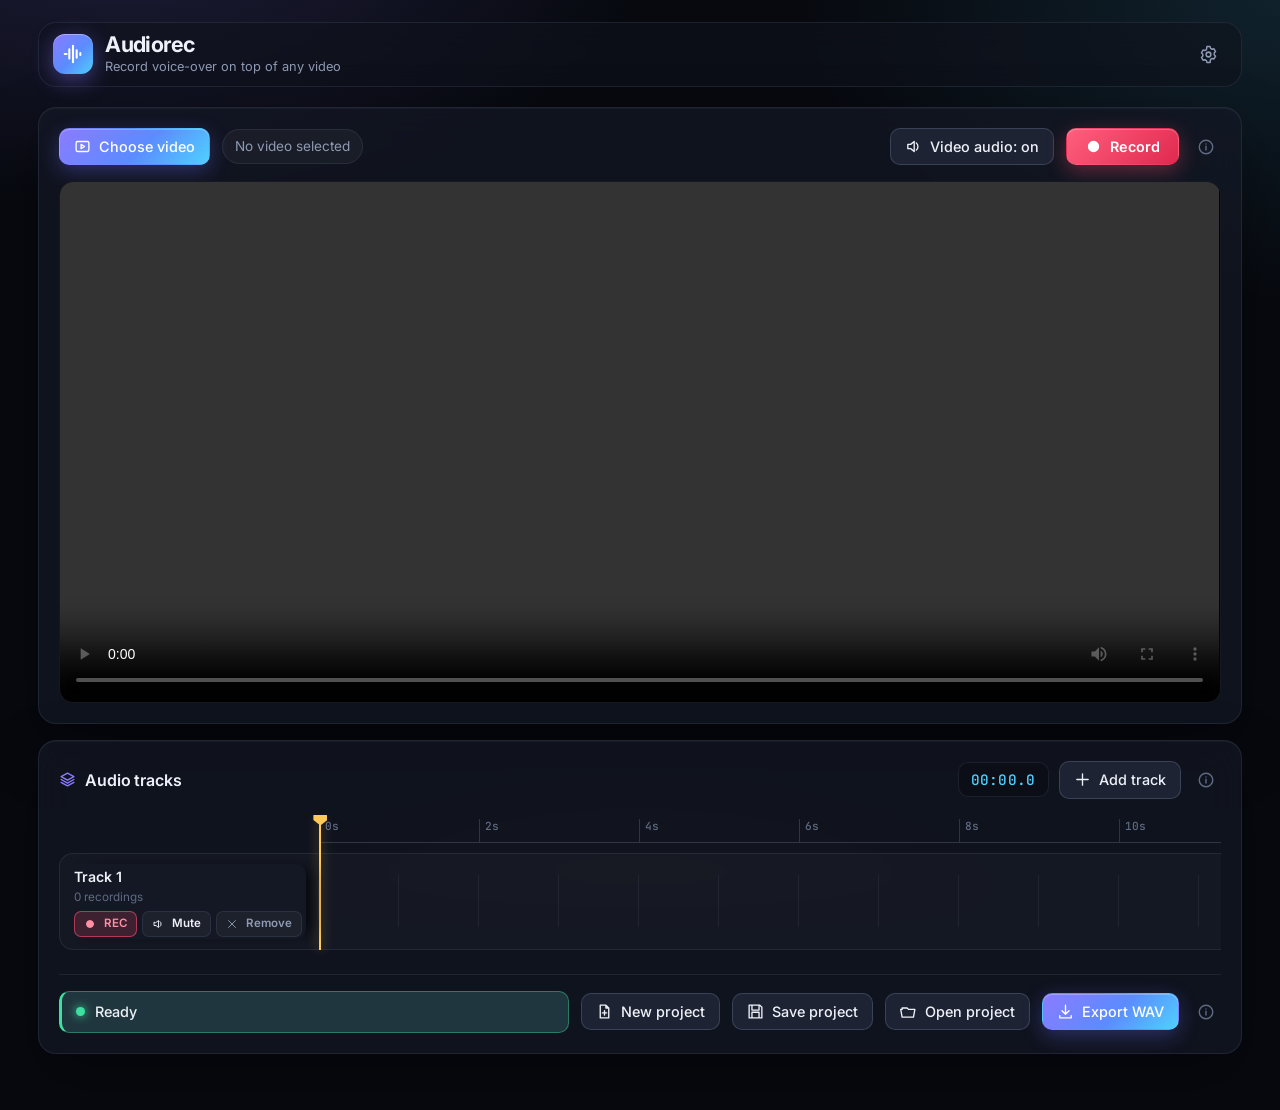
==== index.html @ b248ca80 "Initial Audiorec application" ====
<!doctype html>
<html lang="en">
<head>
  <meta charset="utf-8">
  <meta name="viewport" content="width=device-width, initial-scale=1">
  <title>Audiorec</title>
  <link rel="preconnect" href="https://fonts.googleapis.com">
  <link rel="preconnect" href="https://fonts.gstatic.com" crossorigin>
  <link rel="stylesheet" href="https://fonts.googleapis.com/css2?family=Inter:wght@400;500;600;700&family=JetBrains+Mono:wght@500&display=swap">
  <link rel="stylesheet" href="style.css">
</head>
<body>
  <svg class="icon-library" xmlns="http://www.w3.org/2000/svg" aria-hidden="true"><symbol id="i-info" viewBox="0 0 24 24"><circle cx="12" cy="12" r="9"/><path d="M12 11v5m0-8h.01"/></symbol><symbol id="i-settings" viewBox="0 0 24 24"><path d="M10 2h4l.6 2.3 2 1.1 2.3-.6 2 3.5-1.7 1.7v2.4l1.7 1.7-2 3.5-2.3-.6-2 1.1L14 22h-4l-.6-2.3-2-1.1-2.3.6-2-3.5 1.7-1.7v-2.4L3.1 9.9l2-3.5 2.3.6 2-1.1z"/><circle cx="12" cy="12" r="3"/></symbol><symbol id="i-video" viewBox="0 0 24 24"><rect x="3" y="5" width="18" height="14" rx="2"/><path d="m10 9 5 3-5 3z"/></symbol><symbol id="i-volume" viewBox="0 0 24 24"><path d="M4 9v6h4l5 4V5L8 9zm12-2c3 2 3 8 0 10"/></symbol><symbol id="i-mute" viewBox="0 0 24 24"><path d="M4 9v6h4l5 4V5L8 9zm12 0 5 6m0-6-5 6"/></symbol><symbol id="i-record" viewBox="0 0 24 24"><circle cx="12" cy="12" r="7"/></symbol><symbol id="i-stop" viewBox="0 0 24 24"><rect x="5" y="5" width="14" height="14" rx="2"/></symbol><symbol id="i-plus" viewBox="0 0 24 24"><path d="M12 4v16M4 12h16"/></symbol><symbol id="i-save" viewBox="0 0 24 24"><path d="M4 3h14l3 3v15H3V3zm3 0v7h10V3M7 21v-8h10v8"/></symbol><symbol id="i-open" viewBox="0 0 24 24"><path d="M3 7h7l2 2h9l-2 11H3L1 9h2z"/></symbol><symbol id="i-download" viewBox="0 0 24 24"><path d="M12 3v13m-5-5 5 5 5-5M4 18v3h16v-3"/></symbol><symbol id="i-close" viewBox="0 0 24 24"><path d="M5 5 19 19M19 5 5 19"/></symbol><symbol id="i-file-plus" viewBox="0 0 24 24"><path d="M14 3H6v18h12V7zm0 0v4h4M12 11v6m-3-3h6"/></symbol><symbol id="i-wave" viewBox="0 0 24 24"><path d="M3 12h2m3-5v10m4-14v18m4-13v8m4-5v2"/></symbol><symbol id="i-layers" viewBox="0 0 24 24"><path d="m12 3 9 5-9 5-9-5zm-9 9 9 5 9-5M3 16l9 5 9-5"/></symbol></svg>
  <main class="app">
    <header class="topbar">
      <div class="brand"><span class="logo" aria-hidden="true"><svg class="icon"><use href="#i-wave"/></svg></span><div><h1>Audiorec</h1><p class="tagline">Record voice-over on top of any video</p></div></div>
      <div class="header-actions"><button id="open-settings" class="icon-button ghost" type="button" aria-label="Open device settings" aria-haspopup="dialog" aria-controls="device-dialog" title="Device settings (no shortcut)"><svg class="icon"><use href="#i-settings"/></svg></button></div>
    </header>
    <section class="panel video-panel" aria-label="Video">
      <div class="toolbar">
        <label class="button primary" for="video-file" title="Choose video (no shortcut)"><svg class="icon"><use href="#i-video"/></svg>Choose video</label><input id="video-file" type="file" accept="video/*" hidden>
        <span id="video-name" class="file-name">No video selected</span>
        <span class="toolbar-spacer"></span>
        <button id="video-mute" type="button" aria-pressed="false" title="Mute video audio (no shortcut)"><svg class="icon"><use href="#i-volume"/></svg>Video audio: on</button>
        <button id="record" class="record" type="button" title="Record (*)"><svg class="icon"><use href="#i-record"/></svg>Record</button>
        <button class="info-button" type="button" popovertarget="tip-recording" aria-label="How recording works" title="How recording works"><svg class="icon"><use href="#i-info"/></svg></button>
      </div>
      <div id="tip-recording" class="tip" popover><h3>Recording</h3><p>Choose a video, enable <strong>REC</strong> on the tracks you want, then press <strong>Record</strong> and speak while it plays.</p><p><kbd>Space</kbd> play / pause · <kbd>*</kbd> start / stop recording</p><p><strong>Video audio</strong> only affects what you hear; it is never exported.</p></div>
      <div class="video-frame"><video id="video" controls playsinline></video><span id="rec-badge" class="rec-badge" aria-hidden="true">REC</span></div>
    </section>
    <section class="panel" aria-label="Audio tracks">
      <div class="section-heading"><h2><svg class="icon"><use href="#i-layers"/></svg>Audio tracks</h2><div class="heading-actions"><span id="time-display" class="time-display" aria-label="Playback position">00:00.0</span><button id="add-track" type="button" title="Add track (no shortcut)"><svg class="icon"><use href="#i-plus"/></svg>Add track</button><button class="info-button" type="button" popovertarget="tip-tracks" aria-label="How to edit tracks" title="How to edit tracks"><svg class="icon"><use href="#i-info"/></svg></button></div></div>
      <div id="tip-tracks" class="tip" popover><h3>Editing tracks</h3><p><strong>Drag</strong> a clip to move it; drag its <strong>edges</strong> to trim start and end.</p><p><strong>Double-click</strong> a track or clip name to rename it.</p><p><strong>Click or drag on the ruler</strong> to move through the video. Scale: 80 px = 1 second.</p><p><strong>Mute</strong> silences a track in playback and leaves it out of the WAV.</p></div>
      <div id="timeline-scroll" class="timeline-scroll"><div id="timeline" class="timeline"><div id="ruler" class="ruler" title="Move video playhead (click or drag)" aria-label="Video position"></div><div id="tracks" class="tracks"></div><div id="playhead" class="playhead" aria-hidden="true"></div></div></div>
      <div class="transport"><span id="status" role="status" aria-live="polite">Ready</span><button id="new-project" type="button" title="New project (no shortcut)"><svg class="icon"><use href="#i-file-plus"/></svg>New project</button><button id="save-project" type="button" title="Save project (no shortcut)"><svg class="icon"><use href="#i-save"/></svg>Save project</button><button id="open-project-button" type="button" title="Open project (no shortcut)"><svg class="icon"><use href="#i-open"/></svg>Open project</button><input id="open-project" type="file" accept=".audiorec" hidden><button id="export" class="accent" type="button" title="Export WAV (no shortcut)"><svg class="icon"><use href="#i-download"/></svg>Export WAV</button><button class="info-button" type="button" popovertarget="tip-files" aria-label="About saving and exporting" title="About saving and exporting"><svg class="icon"><use href="#i-info"/></svg></button></div>
      <div id="tip-files" class="tip" popover><h3>Saving &amp; exporting</h3><p>The project <strong>autosaves</strong> in this browser.</p><p><strong>New project</strong> clears the video and all recordings — save a copy first if you want to keep them.</p><p><strong>Save project</strong> writes a <code>.audiorec</code> file (video + recordings). The first time it asks where to save; after that — or after <strong>Open project</strong> — it overwrites the same file.</p><p><strong>Export WAV</strong> mixes the recorded, unmuted tracks only — not the original video audio.</p></div>
    </section>
  </main>
  <dialog id="device-dialog" aria-labelledby="device-title">
    <div class="dialog-heading"><h2 id="device-title">Devices</h2><form method="dialog"><button type="submit" class="icon-button ghost" aria-label="Close settings" title="Close settings (Esc)"><svg class="icon"><use href="#i-close"/></svg></button></form></div>
    <div class="devices"><label>Microphone<select id="input-device"><option value="">Default</option></select><span class="field-hint">Needs the page on localhost or HTTPS.</span></label><label>Output<select id="output-device"><option value="">Default</option></select><span class="field-hint">Output selection depends on the browser.</span></label></div>
    <div class="mic-monitor"><button id="test-mic" type="button" aria-pressed="false" title="Test microphone (no shortcut)"><svg class="icon"><use href="#i-record"/></svg>Test microphone</button><div class="meter-group"><label for="mic-level">Microphone level</label><progress id="mic-level" max="100" value="0">0%</progress></div><span id="mic-state" class="hint">Inactive</span></div>
  </dialog>
  <script src="app.js"></script>
</body>
</html>
---- style.css ----
*{box-sizing:border-box}
:root{color-scheme:dark;
  --bg:#07090f;--surface:rgba(20,24,36,.72);--surface-solid:#141824;--raised:#1d2333;--raised-hover:#272f44;
  --line:rgba(148,163,200,.12);--line-strong:rgba(148,163,200,.24);
  --text:#eef1f8;--subtle:#8f9ab3;--muted:#5f6a83;
  --accent:#8b7bff;--accent-2:#4fd1ff;--accent-grad:linear-gradient(135deg,#8b7bff 0%,#5b8cff 55%,#4fd1ff 100%);
  --rec:#ff4d6d;--rec-grad:linear-gradient(135deg,#ff5f7e,#e0294f);
  --ok:#3ee0a1;--warn:#ffc857;
  --radius:18px;--radius-sm:10px;
  --font:"Inter",system-ui,-apple-system,"Segoe UI",sans-serif;--mono:"JetBrains Mono",ui-monospace,Consolas,monospace}
body{margin:0;min-height:100vh;background:var(--bg);color:var(--text);font:14.5px/1.5 var(--font);-webkit-font-smoothing:antialiased;
  background-image:radial-gradient(900px 500px at 10% -10%,rgba(139,123,255,.18),transparent 60%),radial-gradient(800px 500px at 100% 0%,rgba(79,209,255,.12),transparent 60%),radial-gradient(700px 400px at 50% 110%,rgba(255,77,109,.07),transparent 60%);background-attachment:fixed}
.app{width:100%;margin:0;padding:22px clamp(16px,3vw,44px) 56px}
header,.toolbar,.section-heading,.transport,.track{display:flex;align-items:center;gap:12px;flex-wrap:wrap}
.section-heading,.topbar{justify-content:space-between}
h1{font-size:1.35rem;font-weight:700;letter-spacing:-.03em;margin:0;line-height:1.1}
h2{font-size:1rem;font-weight:600;letter-spacing:-.01em;margin:0;display:flex;align-items:center;gap:9px}
h2 .icon{color:var(--accent)}
p{margin:0;color:var(--subtle)}
.hint,#status,.file-name{color:var(--subtle);font-size:.85rem}
strong{color:var(--text);font-weight:600}
kbd{font:500 .78rem var(--mono);padding:2px 7px;border-radius:6px;background:var(--raised);border:1px solid var(--line-strong);border-bottom-width:2px;color:var(--text)}

/* Icons */
.icon-library{position:absolute;width:0;height:0;overflow:hidden}
.icon{width:17px;height:17px;flex:none;fill:none;stroke:currentColor;stroke-width:1.9;stroke-linecap:round;stroke-linejoin:round;vertical-align:middle}

/* Top bar */
.topbar{margin-bottom:20px;padding:10px 12px 10px 14px;border:1px solid var(--line);border-radius:var(--radius);background:rgba(16,19,29,.6);backdrop-filter:blur(14px)}
.brand{display:flex;align-items:center;gap:12px}
.logo{display:grid;place-items:center;width:40px;height:40px;border-radius:12px;background:var(--accent-grad);box-shadow:0 6px 22px rgba(124,111,255,.45),inset 0 1px 0 rgba(255,255,255,.35);color:#fff}
.logo .icon{width:22px;height:22px;stroke-width:2.3}
.tagline{font-size:.8rem;color:var(--subtle)}
.header-actions{display:flex;gap:6px}

/* Buttons */
button,.button,select{font:500 .9rem/1.2 var(--font);color:var(--text);background:var(--raised);border:1px solid var(--line-strong);border-radius:var(--radius-sm);padding:9px 14px;cursor:pointer;transition:background .18s,border-color .18s,transform .12s,box-shadow .18s,opacity .18s}
button,.button{display:inline-flex;align-items:center;justify-content:center;gap:8px;text-decoration:none;white-space:nowrap;user-select:none}
button:hover,.button:hover{background:var(--raised-hover);border-color:rgba(148,163,200,.38)}
button:active,.button:active{transform:translateY(1px) scale(.98)}
button:focus-visible,.button:focus-visible,select:focus-visible,input:focus-visible{outline:2px solid var(--accent);outline-offset:2px}
button:disabled,select:disabled{opacity:.45;cursor:not-allowed;transform:none}
.icon-button{width:40px;height:40px;padding:0;border-radius:12px}.icon-button .icon{width:19px;height:19px}
.ghost{background:transparent;border-color:transparent;color:var(--subtle)}.ghost:hover{background:var(--raised);color:var(--text);border-color:var(--line)}
.primary,.accent{background:var(--accent-grad);border-color:transparent;color:#fff;box-shadow:0 6px 20px rgba(110,110,255,.32),inset 0 1px 0 rgba(255,255,255,.25)}
.primary:hover,.accent:hover{background:var(--accent-grad);border-color:transparent;filter:brightness(1.1);box-shadow:0 8px 26px rgba(110,110,255,.45),inset 0 1px 0 rgba(255,255,255,.25)}
.record{background:var(--rec-grad);border-color:transparent;color:#fff;font-weight:600;padding:9px 18px;box-shadow:0 6px 20px rgba(255,77,109,.35),inset 0 1px 0 rgba(255,255,255,.25)}
.record:hover{background:var(--rec-grad);border-color:transparent;filter:brightness(1.1)}
.record .icon{fill:currentColor}
.record.active{animation:rec-pulse 1.4s ease-in-out infinite}
@keyframes rec-pulse{0%,100%{box-shadow:0 0 0 0 rgba(255,77,109,.55),0 6px 20px rgba(255,77,109,.35)}50%{box-shadow:0 0 0 8px rgba(255,77,109,0),0 6px 20px rgba(255,77,109,.35)}}
#video-mute[aria-pressed=true]{color:var(--warn);border-color:rgba(255,200,87,.35)}

/* Panels */
.panel{background:var(--surface);border:1px solid var(--line);border-radius:var(--radius);padding:20px;margin-top:16px;backdrop-filter:blur(18px);box-shadow:0 1px 0 rgba(255,255,255,.04) inset,0 24px 60px rgba(0,0,0,.35)}
.toolbar{margin-bottom:16px}.toolbar-spacer{flex:1}
.file-name{overflow:hidden;text-overflow:ellipsis;white-space:nowrap;min-width:0;max-width:40ch;padding:6px 12px;border-radius:999px;background:rgba(255,255,255,.04);border:1px solid var(--line)}
.video-frame{position:relative;border-radius:14px;overflow:hidden;background:#030409;border:1px solid var(--line)}
video{width:100%;max-height:520px;display:block;background:#030409;aspect-ratio:16/9;object-fit:contain}
.rec-badge{position:absolute;top:14px;left:14px;display:none;align-items:center;gap:7px;padding:5px 11px 5px 9px;border-radius:999px;background:rgba(10,10,16,.7);backdrop-filter:blur(8px);font:600 .75rem var(--mono);letter-spacing:.08em;color:#fff;border:1px solid rgba(255,77,109,.5);pointer-events:none}
.rec-badge::before{content:"";width:9px;height:9px;border-radius:50%;background:var(--rec);box-shadow:0 0 10px var(--rec);animation:blink 1s steps(2,start) infinite}
body.is-recording .rec-badge{display:inline-flex}
body.is-recording .video-frame{border-color:rgba(255,77,109,.55);box-shadow:0 0 0 1px rgba(255,77,109,.25),0 0 40px rgba(255,77,109,.15)}
@keyframes blink{to{visibility:hidden}}

/* Track heading */
.section-heading{margin-bottom:4px}.heading-actions{display:flex;align-items:center;gap:10px}
.time-display{font:500 .9rem var(--mono);padding:7px 12px;border-radius:var(--radius-sm);background:#0b0e16;border:1px solid var(--line);color:var(--accent-2);letter-spacing:.02em;min-width:9ch;text-align:center}

/* Timeline (geometry shared with app.js: 260px controls offset) */
.timeline-scroll{overflow-x:auto;max-width:100%;margin-top:16px;padding-bottom:6px;isolation:isolate;scrollbar-color:#3a4460 transparent;scrollbar-width:thin}
.timeline{min-width:100%;width:max-content;position:relative}
.playhead{position:absolute;top:0;bottom:0;left:260px;width:2px;background:var(--warn);pointer-events:none;z-index:4;box-shadow:0 0 12px rgba(255,200,87,.6)}
.playhead::before{content:"";position:absolute;top:-1px;left:-6px;width:14px;height:12px;background:var(--warn);clip-path:polygon(0 0,100% 0,100% 55%,50% 100%,0 55%);border-radius:2px}
.ruler{height:28px;position:relative;margin-left:260px;border-bottom:1px solid var(--line-strong);color:var(--muted);font:500 .7rem var(--mono);cursor:pointer;user-select:none;transition:color .15s}
.ruler{touch-action:none}.ruler:hover{color:var(--subtle)}.ruler.scrubbing{cursor:ew-resize;color:var(--text)}
.tick{position:absolute;top:4px;bottom:0;border-left:1px solid var(--line-strong);padding-left:5px}
.tracks{display:grid;gap:8px;margin-top:10px}
.track{padding:10px;border:1px solid var(--line);border-radius:14px;background:rgba(255,255,255,.025);min-width:100%;flex-wrap:nowrap;transition:border-color .18s,background .18s}
.track:hover{border-color:var(--line-strong);background:rgba(255,255,255,.04)}
.track-controls{position:sticky;left:0;z-index:5;display:flex;align-items:center;gap:5px;min-width:236px;width:236px;flex:none;flex-wrap:wrap;background:var(--surface-solid);border-radius:10px;padding:2px 4px;box-shadow:12px 0 14px -6px rgba(5,7,12,.9)}
.track-controls .track-name{flex:none;width:100%;font-size:.88rem;font-weight:600;overflow:hidden;text-overflow:ellipsis;white-space:nowrap;cursor:text}
.track-controls .track-info{width:100%;font-size:.73rem;color:var(--muted);margin-top:-3px}
.track-controls button{font-size:.72rem;font-weight:600;line-height:1.2;padding:5px 9px;border-radius:7px;background:rgba(255,255,255,.04);border-color:var(--line)}
.track-controls button .icon{width:12px;height:12px}
.track button[aria-pressed=true]{background:rgba(255,77,109,.18);border-color:rgba(255,77,109,.6);color:#ff8fa3}
.track button[aria-pressed=true] .icon{fill:currentColor}
.track button.muted[aria-pressed=true]{background:rgba(255,200,87,.14);border-color:rgba(255,200,87,.5);color:var(--warn)}
.track button.muted[aria-pressed=true] .icon{fill:none}
.remove-track{color:var(--subtle)}.remove-track:hover{background:rgba(255,77,109,.16);border-color:rgba(255,77,109,.5);color:#ff8fa3}
.clip-lane{height:52px;position:relative;flex:none;background:repeating-linear-gradient(to right,rgba(148,163,200,.09) 0,rgba(148,163,200,.09) 1px,transparent 1px,transparent 80px);border-radius:8px}

/* Clips */
.clip{position:absolute;top:4px;height:44px;min-width:8px;background:linear-gradient(180deg,rgba(139,123,255,.55),rgba(91,140,255,.4));border:1px solid rgba(160,170,255,.7);border-radius:8px;display:flex;align-items:flex-start;overflow:hidden;white-space:nowrap;cursor:grab;touch-action:none;font-size:.72rem;font-weight:600;user-select:none;box-shadow:0 4px 14px rgba(70,80,200,.3);transition:box-shadow .15s,filter .15s}
.clip:hover{filter:brightness(1.12);box-shadow:0 6px 20px rgba(90,100,255,.45)}
.clip.dragging{cursor:grabbing;filter:brightness(1.2);box-shadow:0 10px 26px rgba(90,100,255,.55);z-index:3}
.clip.muted-clip{opacity:.4;filter:grayscale(.7)}
.clip-wave{position:absolute;top:0;height:100%;pointer-events:none;opacity:.85}
.clip-label{position:relative;z-index:1;padding:3px 12px;pointer-events:none;text-shadow:0 1px 3px rgba(0,0,0,.6);overflow:hidden;text-overflow:ellipsis;max-width:100%}
.clip .delete-clip{position:absolute;right:11px;top:9px;z-index:2;width:24px;height:24px;padding:0;border-radius:7px;background:var(--rec-grad);border-color:transparent;color:#fff;font-size:1rem;line-height:1;opacity:0;pointer-events:none;cursor:pointer;transform:scale(.85);transition:opacity .15s,transform .15s}
.clip:hover .delete-clip:not(:disabled),.clip:focus-within .delete-clip:not(:disabled),.clip .delete-clip:focus-visible{opacity:1;pointer-events:auto;transform:scale(1)}
.clip-handle{position:absolute;top:0;bottom:0;width:8px;background:rgba(220,225,255,.25);cursor:ew-resize;z-index:1;transition:background .15s}
.clip-handle:hover{background:rgba(220,225,255,.7)}
.clip-handle.left{left:0}.clip-handle.right{right:0}

/* Transport */
.transport{border-top:1px solid var(--line);margin-top:18px;padding-top:16px}
#status{--tone:var(--ok);flex:1;min-width:200px;min-height:40px;display:flex;align-items:center;gap:10px;padding:9px 14px;border-radius:var(--radius-sm);border:1px solid color-mix(in srgb,var(--tone) 40%,transparent);border-left:3px solid var(--tone);background:color-mix(in srgb,var(--tone) 10%,var(--raised));color:var(--text);font-size:.9rem;font-weight:500;transition:background .3s,border-color .3s}
#status::before{content:"";width:9px;height:9px;border-radius:50%;background:var(--tone);box-shadow:0 0 10px var(--tone);flex:none}
#status[data-kind=error]{--tone:var(--rec)}
body.is-recording #status{--tone:var(--rec)}
body.is-recording #status::before{animation:blink 1s steps(2,start) infinite}
#status.flash{animation:status-flash .9s ease-out}
@keyframes status-flash{from{background:color-mix(in srgb,var(--tone) 35%,var(--raised));box-shadow:0 0 0 3px color-mix(in srgb,var(--tone) 25%,transparent)}}

/* Dialogs */
dialog{width:min(92vw,620px);max-height:90vh;overflow-y:auto;background:linear-gradient(180deg,#171b29,#11141e);color:var(--text);border:1px solid var(--line-strong);border-radius:22px;padding:24px;box-shadow:0 30px 90px rgba(0,0,0,.6)}
dialog[open]{animation:pop .2s ease-out}
@keyframes pop{from{opacity:0;transform:translateY(8px) scale(.98)}}
dialog::backdrop{background:rgba(4,6,12,.7);backdrop-filter:blur(6px)}
.dialog-heading{display:flex;align-items:center;justify-content:space-between;gap:16px;margin-bottom:18px}
.dialog-heading h2{font-size:1.15rem}
.field-hint{font-size:.74rem;font-weight:400;color:var(--muted)}

/* Contextual info */
.info-button{width:30px;height:30px;padding:0;border-radius:50%;background:transparent;border-color:transparent;color:var(--muted)}
.info-button:hover,.info-button.open{background:var(--raised);border-color:var(--line);color:var(--accent)}
.info-button .icon{width:18px;height:18px}
.tip{position:fixed;inset:auto;margin:0;width:min(320px,calc(100vw - 24px));padding:14px 16px;display:none;gap:8px;background:linear-gradient(180deg,#1b2031,#141826);color:var(--text);border:1px solid var(--line-strong);border-radius:14px;box-shadow:0 18px 50px rgba(0,0,0,.55);font-size:.84rem;line-height:1.55}
.tip:popover-open{display:grid;animation:pop .15s ease-out}
.tip h3{margin:0 0 2px;font-size:.88rem;font-weight:600;color:var(--accent)}
.tip code{font:500 .78rem var(--mono);color:var(--accent-2)}
.devices{display:grid;grid-template-columns:repeat(2,minmax(0,1fr));gap:16px}
.devices label{display:grid;gap:7px;color:var(--subtle);font-size:.82rem;font-weight:500}
.devices select{width:100%;min-width:0;padding:10px 12px;background:#0d1019}
.mic-monitor{display:flex;align-items:center;gap:14px;flex-wrap:wrap;margin-top:18px;padding:14px;border-radius:14px;background:rgba(255,255,255,.03);border:1px solid var(--line)}
.meter-group{display:grid;gap:6px;flex:1;min-width:150px;color:var(--subtle);font-size:.8rem;font-weight:500}
#mic-level{width:100%;height:10px;appearance:none;border:0;border-radius:999px;background:#0b0e16;overflow:hidden}
#mic-level::-webkit-progress-bar{background:#0b0e16;border-radius:999px}
#mic-level::-webkit-progress-value{background:linear-gradient(90deg,var(--ok),var(--warn) 75%,var(--rec));border-radius:999px;transition:width .05s}
#mic-level::-moz-progress-bar{background:linear-gradient(90deg,var(--ok),var(--warn) 75%,var(--rec));border-radius:999px}
#test-mic[aria-pressed=true]{background:rgba(62,224,161,.14);border-color:rgba(62,224,161,.5);color:var(--ok)}

@media(max-width:620px){#status{flex-basis:100%}.devices{grid-template-columns:1fr}.transport button,.transport .button{flex:1}.panel{padding:14px}.tagline{display:none}.toolbar-spacer{display:none}.file-name{max-width:100%}}
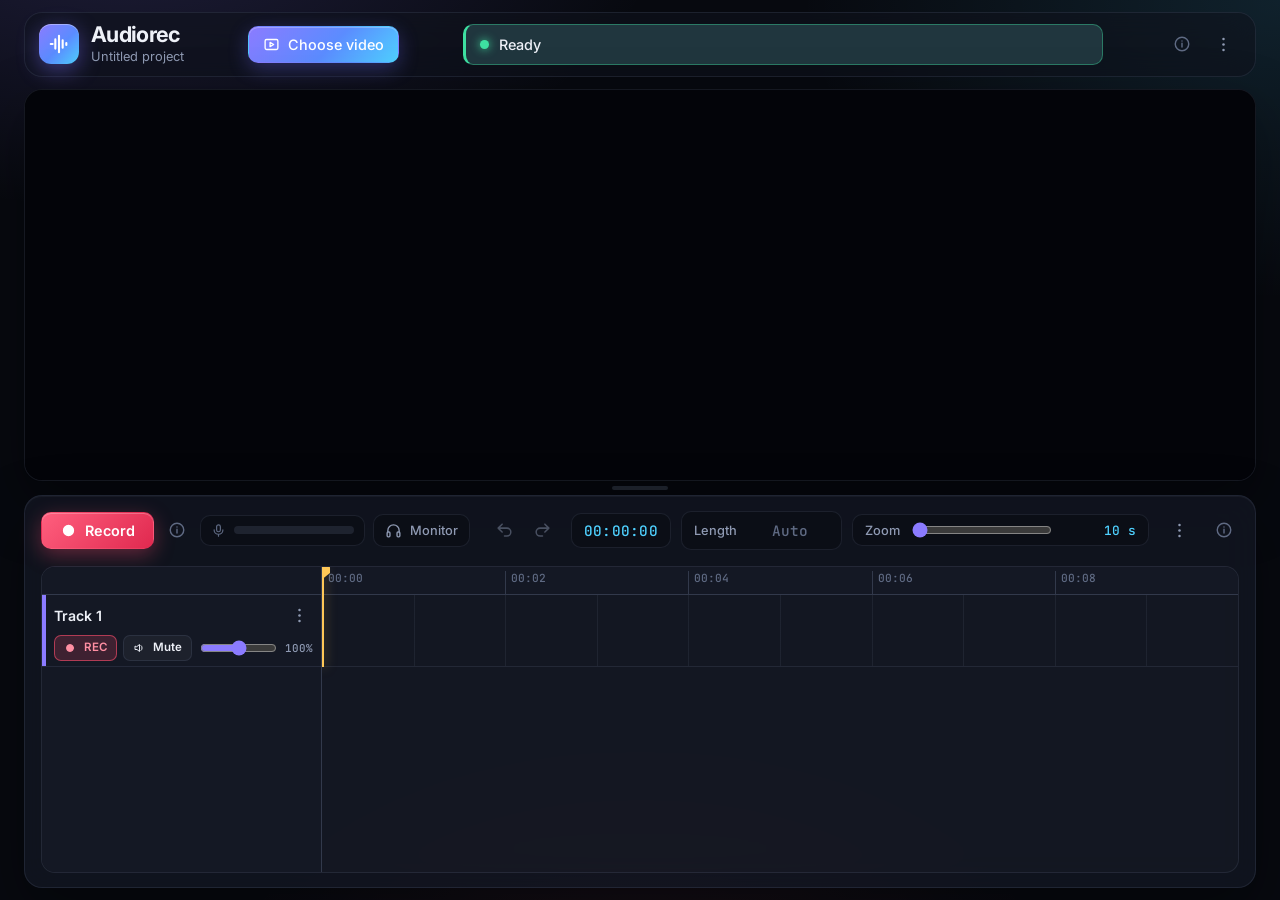
==== commit e2b37ea2: "Rework editor UI, timeline editing and transport - Custom confirm/name dialogs and inline rename ins" ====
--- a/index.html
+++ b/index.html
@@ -10,36 +10,37 @@
   <link rel="stylesheet" href="style.css">
 </head>
 <body>
-  <svg class="icon-library" xmlns="http://www.w3.org/2000/svg" aria-hidden="true"><symbol id="i-info" viewBox="0 0 24 24"><circle cx="12" cy="12" r="9"/><path d="M12 11v5m0-8h.01"/></symbol><symbol id="i-settings" viewBox="0 0 24 24"><path d="M10 2h4l.6 2.3 2 1.1 2.3-.6 2 3.5-1.7 1.7v2.4l1.7 1.7-2 3.5-2.3-.6-2 1.1L14 22h-4l-.6-2.3-2-1.1-2.3.6-2-3.5 1.7-1.7v-2.4L3.1 9.9l2-3.5 2.3.6 2-1.1z"/><circle cx="12" cy="12" r="3"/></symbol><symbol id="i-video" viewBox="0 0 24 24"><rect x="3" y="5" width="18" height="14" rx="2"/><path d="m10 9 5 3-5 3z"/></symbol><symbol id="i-volume" viewBox="0 0 24 24"><path d="M4 9v6h4l5 4V5L8 9zm12-2c3 2 3 8 0 10"/></symbol><symbol id="i-mute" viewBox="0 0 24 24"><path d="M4 9v6h4l5 4V5L8 9zm12 0 5 6m0-6-5 6"/></symbol><symbol id="i-record" viewBox="0 0 24 24"><circle cx="12" cy="12" r="7"/></symbol><symbol id="i-stop" viewBox="0 0 24 24"><rect x="5" y="5" width="14" height="14" rx="2"/></symbol><symbol id="i-plus" viewBox="0 0 24 24"><path d="M12 4v16M4 12h16"/></symbol><symbol id="i-save" viewBox="0 0 24 24"><path d="M4 3h14l3 3v15H3V3zm3 0v7h10V3M7 21v-8h10v8"/></symbol><symbol id="i-open" viewBox="0 0 24 24"><path d="M3 7h7l2 2h9l-2 11H3L1 9h2z"/></symbol><symbol id="i-download" viewBox="0 0 24 24"><path d="M12 3v13m-5-5 5 5 5-5M4 18v3h16v-3"/></symbol><symbol id="i-close" viewBox="0 0 24 24"><path d="M5 5 19 19M19 5 5 19"/></symbol><symbol id="i-file-plus" viewBox="0 0 24 24"><path d="M14 3H6v18h12V7zm0 0v4h4M12 11v6m-3-3h6"/></symbol><symbol id="i-wave" viewBox="0 0 24 24"><path d="M3 12h2m3-5v10m4-14v18m4-13v8m4-5v2"/></symbol><symbol id="i-layers" viewBox="0 0 24 24"><path d="m12 3 9 5-9 5-9-5zm-9 9 9 5 9-5M3 16l9 5 9-5"/></symbol></svg>
+  <svg class="icon-library" xmlns="http://www.w3.org/2000/svg" aria-hidden="true"><symbol id="i-info" viewBox="0 0 24 24"><circle cx="12" cy="12" r="9"/><path d="M12 11v5m0-8h.01"/></symbol><symbol id="i-settings" viewBox="0 0 24 24"><path d="M10 2h4l.6 2.3 2 1.1 2.3-.6 2 3.5-1.7 1.7v2.4l1.7 1.7-2 3.5-2.3-.6-2 1.1L14 22h-4l-.6-2.3-2-1.1-2.3.6-2-3.5 1.7-1.7v-2.4L3.1 9.9l2-3.5 2.3.6 2-1.1z"/><circle cx="12" cy="12" r="3"/></symbol><symbol id="i-video" viewBox="0 0 24 24"><rect x="3" y="5" width="18" height="14" rx="2"/><path d="m10 9 5 3-5 3z"/></symbol><symbol id="i-volume" viewBox="0 0 24 24"><path d="M4 9v6h4l5 4V5L8 9zm12-2c3 2 3 8 0 10"/></symbol><symbol id="i-mute" viewBox="0 0 24 24"><path d="M4 9v6h4l5 4V5L8 9zm12 0 5 6m0-6-5 6"/></symbol><symbol id="i-record" viewBox="0 0 24 24"><circle cx="12" cy="12" r="7"/></symbol><symbol id="i-stop" viewBox="0 0 24 24"><rect x="5" y="5" width="14" height="14" rx="2"/></symbol><symbol id="i-plus" viewBox="0 0 24 24"><path d="M12 4v16M4 12h16"/></symbol><symbol id="i-save" viewBox="0 0 24 24"><path d="M4 3h14l3 3v15H3V3zm3 0v7h10V3M7 21v-8h10v8"/></symbol><symbol id="i-open" viewBox="0 0 24 24"><path d="M3 7h7l2 2h9l-2 11H3L1 9h2z"/></symbol><symbol id="i-download" viewBox="0 0 24 24"><path d="M12 3v13m-5-5 5 5 5-5M4 18v3h16v-3"/></symbol><symbol id="i-close" viewBox="0 0 24 24"><path d="M5 5 19 19M19 5 5 19"/></symbol><symbol id="i-file-plus" viewBox="0 0 24 24"><path d="M14 3H6v18h12V7zm0 0v4h4M12 11v6m-3-3h6"/></symbol><symbol id="i-wave" viewBox="0 0 24 24"><path d="M3 12h2m3-5v10m4-14v18m4-13v8m4-5v2"/></symbol><symbol id="i-more" viewBox="0 0 24 24"><circle cx="12" cy="5" r="1.6" fill="currentColor" stroke="none"/><circle cx="12" cy="12" r="1.6" fill="currentColor" stroke="none"/><circle cx="12" cy="19" r="1.6" fill="currentColor" stroke="none"/></symbol><symbol id="i-trash" viewBox="0 0 24 24"><path d="M4 7h16M10 11v6m4-6v6M6 7l1 13h10l1-13M9 7V4h6v3"/></symbol><symbol id="i-undo" viewBox="0 0 24 24"><path d="M9 14 4 9l5-5M4 9h11a5 5 0 0 1 0 10h-3"/></symbol><symbol id="i-redo" viewBox="0 0 24 24"><path d="m15 14 5-5-5-5M20 9H9a5 5 0 0 0 0 10h3"/></symbol><symbol id="i-mic" viewBox="0 0 24 24"><rect x="9" y="3" width="6" height="11" rx="3"/><path d="M5 11a7 7 0 0 0 14 0M12 18v3"/></symbol><symbol id="i-headphones" viewBox="0 0 24 24"><path d="M4 15v-3a8 8 0 0 1 16 0v3"/><rect x="3" y="14" width="4" height="7" rx="1.5"/><rect x="17" y="14" width="4" height="7" rx="1.5"/></symbol><symbol id="i-import" viewBox="0 0 24 24"><path d="M12 3v11m-4-4 4 4 4-4M5 14v6h14v-6"/></symbol><symbol id="i-layers" viewBox="0 0 24 24"><path d="m12 3 9 5-9 5-9-5zm-9 9 9 5 9-5M3 16l9 5 9-5"/></symbol></svg>
   <main class="app">
     <header class="topbar">
-      <div class="brand"><span class="logo" aria-hidden="true"><svg class="icon"><use href="#i-wave"/></svg></span><div><h1>Audiorec</h1><p class="tagline">Record voice-over on top of any video</p></div></div>
-      <div class="header-actions"><button id="open-settings" class="icon-button ghost" type="button" aria-label="Open device settings" aria-haspopup="dialog" aria-controls="device-dialog" title="Device settings (no shortcut)"><svg class="icon"><use href="#i-settings"/></svg></button></div>
+      <div class="brand"><span class="logo" aria-hidden="true"><svg class="icon"><use href="#i-wave"/></svg></span><div><h1>Audiorec</h1><p id="project-name" class="project-name">Untitled project</p></div></div>
+      <div class="video-controls"><label id="video-picker" class="button video-picker" for="video-file" title="Choose video"><svg class="icon"><use href="#i-video"/></svg><span id="video-name" class="video-name">Choose video</span></label><input id="video-file" type="file" accept="video/*" hidden><button id="video-mute" class="video-mute" type="button" aria-pressed="false" title="Mute video audio"><svg class="icon"><use href="#i-volume"/></svg>Video audio on</button></div>
+      <span id="status" role="status" aria-live="polite">Ready</span>
+      <div class="header-actions"><button class="info-button" type="button" popovertarget="tip-files" aria-label="About saving and exporting" title="About saving and exporting"><svg class="icon"><use href="#i-info"/></svg></button><button id="project-menu-button" class="icon-button ghost" type="button" popovertarget="project-menu" aria-label="Project menu" title="Project and export"><svg class="icon"><use href="#i-more"/></svg></button></div>
+      <div id="project-menu" class="menu" popover><button id="new-project" class="menu-item" type="button" title="New project"><svg class="icon"><use href="#i-file-plus"/></svg>New project</button><button id="open-project-button" class="menu-item" type="button" title="Open project"><svg class="icon"><use href="#i-open"/></svg>Open project…</button><input id="open-project" type="file" accept=".audiorec" hidden><button id="save-project" class="menu-item" type="button" title="Save project"><svg class="icon"><use href="#i-save"/></svg>Save project</button><div class="menu-separator" role="separator"></div><button id="export" class="menu-item" type="button" title="Export WAV"><svg class="icon"><use href="#i-download"/></svg>Export WAV</button><div class="menu-separator" role="separator"></div><button id="open-settings" class="menu-item" type="button" aria-haspopup="dialog" aria-controls="device-dialog" title="Device settings"><svg class="icon"><use href="#i-settings"/></svg>Settings</button></div>
+      <div id="tip-files" class="tip" popover><h3>Saving &amp; exporting</h3><p>The project <strong>autosaves</strong> in this browser.</p><p><strong>New project</strong> clears the video and all recordings — save a copy first if you want to keep them.</p><p><strong>Save project</strong> writes a <code>.audiorec</code> file (video + recordings). The first time it asks where to save; after that — or after <strong>Open project</strong> — it overwrites the same file.</p><p><strong>Export WAV</strong> mixes the recorded, unmuted tracks only — not the original video audio. The WAV lasts exactly the timeline <strong>Length</strong> (the video length unless you set one): silence is added at the end and anything past it is cut.</p></div>
+      <div id="tip-recording" class="tip" popover><h3>Recording</h3><p>Choose a video, enable <strong>REC</strong> on the tracks you want, then press <strong>Record</strong> and speak while it plays.</p><p><kbd>Space</kbd> play / pause · <kbd>*</kbd> start / stop recording · <kbd>W</kbd> full screen</p><p>The <strong>Video audio on/off</strong> button next to the video name mutes the video&#39;s own audio. It only affects what you hear; it is never exported.</p></div>
     </header>
-    <section class="panel video-panel" aria-label="Video">
-      <div class="toolbar">
-        <label class="button primary" for="video-file" title="Choose video (no shortcut)"><svg class="icon"><use href="#i-video"/></svg>Choose video</label><input id="video-file" type="file" accept="video/*" hidden>
-        <span id="video-name" class="file-name">No video selected</span>
-        <span class="toolbar-spacer"></span>
-        <button id="video-mute" type="button" aria-pressed="false" title="Mute video audio (no shortcut)"><svg class="icon"><use href="#i-volume"/></svg>Video audio: on</button>
-        <button id="record" class="record" type="button" title="Record (*)"><svg class="icon"><use href="#i-record"/></svg>Record</button>
-        <button class="info-button" type="button" popovertarget="tip-recording" aria-label="How recording works" title="How recording works"><svg class="icon"><use href="#i-info"/></svg></button>
-      </div>
-      <div id="tip-recording" class="tip" popover><h3>Recording</h3><p>Choose a video, enable <strong>REC</strong> on the tracks you want, then press <strong>Record</strong> and speak while it plays.</p><p><kbd>Space</kbd> play / pause · <kbd>*</kbd> start / stop recording</p><p><strong>Video audio</strong> only affects what you hear; it is never exported.</p></div>
-      <div class="video-frame"><video id="video" controls playsinline></video><span id="rec-badge" class="rec-badge" aria-hidden="true">REC</span></div>
+    <section id="video-panel" class="panel video-panel" aria-label="Video">
+      <div class="video-frame"><video id="video" playsinline></video><span id="rec-badge" class="rec-badge" aria-hidden="true">REC</span></div>
     </section>
-    <section class="panel" aria-label="Audio tracks">
-      <div class="section-heading"><h2><svg class="icon"><use href="#i-layers"/></svg>Audio tracks</h2><div class="heading-actions"><span id="time-display" class="time-display" aria-label="Playback position">00:00.0</span><button id="add-track" type="button" title="Add track (no shortcut)"><svg class="icon"><use href="#i-plus"/></svg>Add track</button><button class="info-button" type="button" popovertarget="tip-tracks" aria-label="How to edit tracks" title="How to edit tracks"><svg class="icon"><use href="#i-info"/></svg></button></div></div>
-      <div id="tip-tracks" class="tip" popover><h3>Editing tracks</h3><p><strong>Drag</strong> a clip to move it; drag its <strong>edges</strong> to trim start and end.</p><p><strong>Double-click</strong> a track or clip name to rename it.</p><p><strong>Click or drag on the ruler</strong> to move through the video. Scale: 80 px = 1 second.</p><p><strong>Mute</strong> silences a track in playback and leaves it out of the WAV.</p></div>
-      <div id="timeline-scroll" class="timeline-scroll"><div id="timeline" class="timeline"><div id="ruler" class="ruler" title="Move video playhead (click or drag)" aria-label="Video position"></div><div id="tracks" class="tracks"></div><div id="playhead" class="playhead" aria-hidden="true"></div></div></div>
-      <div class="transport"><span id="status" role="status" aria-live="polite">Ready</span><button id="new-project" type="button" title="New project (no shortcut)"><svg class="icon"><use href="#i-file-plus"/></svg>New project</button><button id="save-project" type="button" title="Save project (no shortcut)"><svg class="icon"><use href="#i-save"/></svg>Save project</button><button id="open-project-button" type="button" title="Open project (no shortcut)"><svg class="icon"><use href="#i-open"/></svg>Open project</button><input id="open-project" type="file" accept=".audiorec" hidden><button id="export" class="accent" type="button" title="Export WAV (no shortcut)"><svg class="icon"><use href="#i-download"/></svg>Export WAV</button><button class="info-button" type="button" popovertarget="tip-files" aria-label="About saving and exporting" title="About saving and exporting"><svg class="icon"><use href="#i-info"/></svg></button></div>
-      <div id="tip-files" class="tip" popover><h3>Saving &amp; exporting</h3><p>The project <strong>autosaves</strong> in this browser.</p><p><strong>New project</strong> clears the video and all recordings — save a copy first if you want to keep them.</p><p><strong>Save project</strong> writes a <code>.audiorec</code> file (video + recordings). The first time it asks where to save; after that — or after <strong>Open project</strong> — it overwrites the same file.</p><p><strong>Export WAV</strong> mixes the recorded, unmuted tracks only — not the original video audio.</p></div>
+    <div id="splitter" class="splitter" role="separator" aria-orientation="horizontal" aria-label="Resize video and tracks panels" tabindex="0" title="Drag to resize panels (double-click: reset)"></div>
+    <section id="tracks-panel" class="panel tracks-panel" aria-label="Audio tracks">
+      <div class="section-heading"><div class="heading-start"><div class="record-controls"><button id="record" class="record" type="button" title="Record (*)"><svg class="icon"><use href="#i-record"/></svg>Record</button><button class="info-button" type="button" popovertarget="tip-recording" aria-label="How recording works" title="How recording works"><svg class="icon"><use href="#i-info"/></svg></button><button id="input-meter" class="input-meter" type="button" aria-pressed="false" aria-label="Microphone input level" title="Input level: click to listen to the microphone"><svg class="icon"><use href="#i-mic"/></svg><span class="meter-track"><span id="input-meter-fill" class="meter-fill"></span></span></button><button id="monitor" class="monitor-button" type="button" aria-pressed="false" aria-label="Monitor microphone" title="Monitor: hear the microphone"><svg class="icon"><use href="#i-headphones"/></svg>Monitor</button></div></div><div class="heading-actions"><div class="history" role="group" aria-label="Undo and redo"><button id="undo" class="icon-button ghost" type="button" aria-label="Undo" title="Undo (Ctrl+Z)" disabled><svg class="icon"><use href="#i-undo"/></svg></button><button id="redo" class="icon-button ghost" type="button" aria-label="Redo" title="Redo (Ctrl+Shift+Z)" disabled><svg class="icon"><use href="#i-redo"/></svg></button></div><span id="time-display" class="time-display" aria-label="Playback position">00:00.0</span><label class="length-field" title="Timeline length: mm:ss:ff, mm:ss or seconds; empty = video length. Also sets the WAV length"><span>Length</span><input id="timeline-length" type="text" inputmode="decimal" autocomplete="off" spellcheck="false" placeholder="Auto" aria-label="Timeline length"></label><label class="zoom" title="Visible timeline length (+ / -)"><span>Zoom</span><input id="zoom" type="range" min="0" max="1000" step="1" value="0" aria-label="Visible timeline length"><output id="zoom-level" for="zoom" class="zoom-level">10 s</output></label><button id="tracks-menu-button" class="icon-button ghost" type="button" popovertarget="tracks-menu" aria-label="Tracks menu" title="Add track or import audio"><svg class="icon"><use href="#i-more"/></svg></button><div id="tracks-menu" class="menu" popover><button id="add-track" class="menu-item" type="button" title="Add track"><svg class="icon"><use href="#i-plus"/></svg>Add track</button><button id="import-audio" class="menu-item" type="button" title="Import audio files at the playhead on the REC track"><svg class="icon"><use href="#i-import"/></svg>Import audio…</button></div><input id="import-file" type="file" accept="audio/*" multiple hidden><button class="info-button" type="button" popovertarget="tip-tracks" aria-label="How to edit tracks" title="How to edit tracks"><svg class="icon"><use href="#i-info"/></svg></button></div></div>
+      <div id="tip-tracks" class="tip" popover><h3>Editing tracks</h3><p><strong>Drag</strong> a clip to move it; drag its <strong>edges</strong> to trim start and end. Drop it on <strong>another track</strong> to move it there at the same time position. Hold <kbd>Alt</kbd> while you start dragging to <strong>duplicate</strong> the selected clips instead.</p><p><strong>Double-click</strong> a track or clip name to rename it.</p><p><strong>Click</strong> a clip to select it, <kbd>Shift</kbd>+click to select more, or drag a box over empty space (<kbd>Shift</kbd> adds to the selection); <kbd>Del</kbd> removes the selected clips, <kbd>Esc</kbd> clears the selection.</p><p><kbd>Ctrl</kbd>+<kbd>Z</kbd> undo · <kbd>Ctrl</kbd>+<kbd>Shift</kbd>+<kbd>Z</kbd> or <kbd>Ctrl</kbd>+<kbd>Y</kbd> redo, for every change to tracks and clips.</p><p><strong>Click or drag on the ruler</strong> to move through the video; hold it near an edge to scroll, faster the longer you hold. Times read <code>min:sec:frame</code>, using the video&#39;s frame rate. </p><p><strong>Zoom</strong> with the slider, <kbd>+</kbd> / <kbd>-</kbd>, or <kbd>Ctrl</kbd> + mouse wheel over the timeline. Fully left shows the whole video; fully right shows 1 second.</p><p><strong>⋮ → Import audio</strong> adds audio files at the playhead on the REC track, or drag files from your computer onto a track to place them where you drop.</p><p><strong>Mute</strong> silences a track in playback and leaves it out of the WAV.</p></div>
+      <div class="track-area"><div id="track-headers" class="track-headers"><div class="ruler-spacer"></div><div id="track-heads" class="track-heads"></div></div><div id="timeline-scroll" class="timeline-scroll"><div id="timeline" class="timeline"><div id="ruler" class="ruler" title="Move video playhead (click or drag)" aria-label="Video position"></div><div id="tracks" class="tracks"></div><div id="timeline-end" class="timeline-end" aria-hidden="true" hidden></div><div id="playhead" class="playhead" aria-hidden="true"></div></div></div></div>
     </section>
   </main>
   <dialog id="device-dialog" aria-labelledby="device-title">
     <div class="dialog-heading"><h2 id="device-title">Devices</h2><form method="dialog"><button type="submit" class="icon-button ghost" aria-label="Close settings" title="Close settings (Esc)"><svg class="icon"><use href="#i-close"/></svg></button></form></div>
     <div class="devices"><label>Microphone<select id="input-device"><option value="">Default</option></select><span class="field-hint">Needs the page on localhost or HTTPS.</span></label><label>Output<select id="output-device"><option value="">Default</option></select><span class="field-hint">Output selection depends on the browser.</span></label></div>
-    <div class="mic-monitor"><button id="test-mic" type="button" aria-pressed="false" title="Test microphone (no shortcut)"><svg class="icon"><use href="#i-record"/></svg>Test microphone</button><div class="meter-group"><label for="mic-level">Microphone level</label><progress id="mic-level" max="100" value="0">0%</progress></div><span id="mic-state" class="hint">Inactive</span></div>
+    <div class="mic-monitor"><button id="test-mic" type="button" aria-pressed="false" title="Test microphone"><svg class="icon"><use href="#i-record"/></svg>Test microphone</button><div class="meter-group"><label for="mic-level">Microphone level</label><progress id="mic-level" max="100" value="0">0%</progress></div><span id="mic-state" class="hint">Inactive</span></div>
+  </dialog>
+  <dialog id="name-dialog" class="confirm-dialog" aria-labelledby="name-title">
+    <form method="dialog"><h2 id="name-title"></h2><label class="field">Name<input id="name-input" type="text" maxlength="80" autocomplete="off" spellcheck="false"></label><div class="dialog-actions"><button id="name-cancel" type="button">Cancel</button><button id="name-ok" class="accent" type="submit" value="ok"></button></div></form>
+  </dialog>
+  <dialog id="confirm-dialog" class="confirm-dialog" aria-labelledby="confirm-title" aria-describedby="confirm-message">
+    <form method="dialog"><h2 id="confirm-title"></h2><p id="confirm-message"></p><div class="dialog-actions"><button id="confirm-cancel" type="submit" value="cancel">Cancel</button><button id="confirm-ok" type="submit" value="ok"></button></div></form>
   </dialog>
   <script src="app.js"></script>
 </body>
--- a/style.css
+++ b/style.css
@@ -8,10 +8,10 @@
   --ok:#3ee0a1;--warn:#ffc857;
   --radius:18px;--radius-sm:10px;
   --font:"Inter",system-ui,-apple-system,"Segoe UI",sans-serif;--mono:"JetBrains Mono",ui-monospace,Consolas,monospace}
-body{margin:0;min-height:100vh;background:var(--bg);color:var(--text);font:14.5px/1.5 var(--font);-webkit-font-smoothing:antialiased;
+body{margin:0;height:100vh;overflow:hidden;background:var(--bg);color:var(--text);font:14.5px/1.5 var(--font);-webkit-font-smoothing:antialiased;
   background-image:radial-gradient(900px 500px at 10% -10%,rgba(139,123,255,.18),transparent 60%),radial-gradient(800px 500px at 100% 0%,rgba(79,209,255,.12),transparent 60%),radial-gradient(700px 400px at 50% 110%,rgba(255,77,109,.07),transparent 60%);background-attachment:fixed}
-.app{width:100%;margin:0;padding:22px clamp(16px,3vw,44px) 56px}
-header,.toolbar,.section-heading,.transport,.track{display:flex;align-items:center;gap:12px;flex-wrap:wrap}
+.app{width:100%;height:100vh;margin:0;padding:12px clamp(12px,2vw,24px);display:grid;grid-template-rows:auto var(--video-height,minmax(0,1fr)) 14px minmax(0,1fr)}
+header,.section-heading{display:flex;align-items:center;gap:12px;flex-wrap:wrap}
 .section-heading,.topbar{justify-content:space-between}
 h1{font-size:1.35rem;font-weight:700;letter-spacing:-.03em;margin:0;line-height:1.1}
 h2{font-size:1rem;font-weight:600;letter-spacing:-.01em;margin:0;display:flex;align-items:center;gap:9px}
@@ -26,12 +26,12 @@
 .icon{width:17px;height:17px;flex:none;fill:none;stroke:currentColor;stroke-width:1.9;stroke-linecap:round;stroke-linejoin:round;vertical-align:middle}
 
 /* Top bar */
-.topbar{margin-bottom:20px;padding:10px 12px 10px 14px;border:1px solid var(--line);border-radius:var(--radius);background:rgba(16,19,29,.6);backdrop-filter:blur(14px)}
+.topbar{flex-wrap:nowrap;margin-bottom:12px;padding:10px 12px 10px 14px;border:1px solid var(--line);border-radius:var(--radius);background:rgba(16,19,29,.6);backdrop-filter:blur(14px)}
 .brand{display:flex;align-items:center;gap:12px}
 .logo{display:grid;place-items:center;width:40px;height:40px;border-radius:12px;background:var(--accent-grad);box-shadow:0 6px 22px rgba(124,111,255,.45),inset 0 1px 0 rgba(255,255,255,.35);color:#fff}
 .logo .icon{width:22px;height:22px;stroke-width:2.3}
-.tagline{font-size:.8rem;color:var(--subtle)}
-.header-actions{display:flex;gap:6px}
+.project-name{font-size:.8rem;color:var(--subtle);max-width:32ch;overflow:hidden;text-overflow:ellipsis;white-space:nowrap}
+.header-actions{display:flex;align-items:center;gap:6px;flex:none}
 
 /* Buttons */
 button,.button,select{font:500 .9rem/1.2 var(--font);color:var(--text);background:var(--raised);border:1px solid var(--line-strong);border-radius:var(--radius-sm);padding:9px 14px;cursor:pointer;transition:background .18s,border-color .18s,transform .12s,box-shadow .18s,opacity .18s}
@@ -42,6 +42,8 @@
 button:disabled,select:disabled{opacity:.45;cursor:not-allowed;transform:none}
 .icon-button{width:40px;height:40px;padding:0;border-radius:12px}.icon-button .icon{width:19px;height:19px}
 .ghost{background:transparent;border-color:transparent;color:var(--subtle)}.ghost:hover{background:var(--raised);color:var(--text);border-color:var(--line)}
+.danger{background:var(--rec-grad);border-color:transparent;color:#fff;box-shadow:0 6px 20px rgba(255,77,109,.3),inset 0 1px 0 rgba(255,255,255,.25)}
+.danger:hover{background:var(--rec-grad);border-color:transparent;filter:brightness(1.1)}
 .primary,.accent{background:var(--accent-grad);border-color:transparent;color:#fff;box-shadow:0 6px 20px rgba(110,110,255,.32),inset 0 1px 0 rgba(255,255,255,.25)}
 .primary:hover,.accent:hover{background:var(--accent-grad);border-color:transparent;filter:brightness(1.1);box-shadow:0 8px 26px rgba(110,110,255,.45),inset 0 1px 0 rgba(255,255,255,.25)}
 .record{background:var(--rec-grad);border-color:transparent;color:#fff;font-weight:600;padding:9px 18px;box-shadow:0 6px 20px rgba(255,77,109,.35),inset 0 1px 0 rgba(255,255,255,.25)}
@@ -49,65 +51,122 @@
 .record .icon{fill:currentColor}
 .record.active{animation:rec-pulse 1.4s ease-in-out infinite}
 @keyframes rec-pulse{0%,100%{box-shadow:0 0 0 0 rgba(255,77,109,.55),0 6px 20px rgba(255,77,109,.35)}50%{box-shadow:0 0 0 8px rgba(255,77,109,0),0 6px 20px rgba(255,77,109,.35)}}
-#video-mute[aria-pressed=true]{color:var(--warn);border-color:rgba(255,200,87,.35)}
 
 /* Panels */
-.panel{background:var(--surface);border:1px solid var(--line);border-radius:var(--radius);padding:20px;margin-top:16px;backdrop-filter:blur(18px);box-shadow:0 1px 0 rgba(255,255,255,.04) inset,0 24px 60px rgba(0,0,0,.35)}
-.toolbar{margin-bottom:16px}.toolbar-spacer{flex:1}
+.panel{min-height:0;display:flex;flex-direction:column;background:var(--surface);border:1px solid var(--line);border-radius:var(--radius);padding:14px 16px;backdrop-filter:blur(18px);box-shadow:0 1px 0 rgba(255,255,255,.04) inset,0 24px 60px rgba(0,0,0,.35)}
+.video-controls,.record-controls,.heading-start{display:flex;align-items:center;gap:8px;flex:none;min-width:0}
+.heading-start{gap:16px}
+.input-meter{gap:8px;padding:7px 10px;color:var(--muted);background:#0b0e16;border-color:var(--line)}
+.input-meter[aria-pressed=true]{color:var(--ok)}
+.input-meter .icon{width:15px;height:15px}
+.meter-track{position:relative;width:120px;height:8px;border-radius:999px;background:rgba(148,163,200,.14);overflow:hidden}
+.meter-fill{position:absolute;inset:0 auto 0 0;width:0;border-radius:999px;background:linear-gradient(90deg,var(--ok) 0,var(--ok) 70%,var(--warn) 85%,var(--rec) 100%);background-size:120px 100%}
+.monitor-button{padding:7px 11px;font-size:.8rem;color:var(--subtle);background:#0b0e16;border-color:var(--line)}
+.monitor-button[aria-pressed=true]{color:var(--ok);background:rgba(62,224,161,.12);border-color:rgba(62,224,161,.5)}
+.input-meter.clipping{border-color:rgba(255,77,109,.7);color:var(--rec)}
+.video-controls{flex:0 1 auto}
+.video-picker{min-width:0;max-width:36ch}
+.video-picker:not(.primary){background:rgba(255,255,255,.04);border-color:var(--line);font-weight:500}
+.video-picker:not(.primary) .icon{color:var(--accent)}
+.video-name{overflow:hidden;text-overflow:ellipsis;white-space:nowrap;min-width:0}
+.video-mute[hidden]{display:none}
+.video-mute{padding:8px 12px;font-size:.85rem;color:var(--ok);background:rgba(62,224,161,.1);border-color:rgba(62,224,161,.45)}
+.video-mute:hover{background:rgba(62,224,161,.18);border-color:rgba(62,224,161,.6)}
+.video-mute[aria-pressed=true]{color:var(--warn);background:rgba(255,200,87,.12);border-color:rgba(255,200,87,.5)}
+.video-mute[aria-pressed=true]:hover{background:rgba(255,200,87,.2)}
+.video-panel{padding:0;overflow:hidden;background:#030409}
 .file-name{overflow:hidden;text-overflow:ellipsis;white-space:nowrap;min-width:0;max-width:40ch;padding:6px 12px;border-radius:999px;background:rgba(255,255,255,.04);border:1px solid var(--line)}
-.video-frame{position:relative;border-radius:14px;overflow:hidden;background:#030409;border:1px solid var(--line)}
-video{width:100%;max-height:520px;display:block;background:#030409;aspect-ratio:16/9;object-fit:contain}
+.video-frame{flex:1;min-height:0;position:relative;overflow:hidden;background:#030409}
+video{width:100%;height:100%;display:block;background:#030409;object-fit:contain}
 .rec-badge{position:absolute;top:14px;left:14px;display:none;align-items:center;gap:7px;padding:5px 11px 5px 9px;border-radius:999px;background:rgba(10,10,16,.7);backdrop-filter:blur(8px);font:600 .75rem var(--mono);letter-spacing:.08em;color:#fff;border:1px solid rgba(255,77,109,.5);pointer-events:none}
 .rec-badge::before{content:"";width:9px;height:9px;border-radius:50%;background:var(--rec);box-shadow:0 0 10px var(--rec);animation:blink 1s steps(2,start) infinite}
 body.is-recording .rec-badge{display:inline-flex}
-body.is-recording .video-frame{border-color:rgba(255,77,109,.55);box-shadow:0 0 0 1px rgba(255,77,109,.25),0 0 40px rgba(255,77,109,.15)}
+.video-frame:fullscreen{border:0;border-radius:0}
+body.is-recording .video-panel{border-color:rgba(255,77,109,.55);box-shadow:0 0 0 1px rgba(255,77,109,.25),0 0 40px rgba(255,77,109,.15)}
 @keyframes blink{to{visibility:hidden}}
 
+/* Panel splitter */
+.splitter{display:grid;place-items:center;cursor:row-resize;touch-action:none;border-radius:6px}
+.splitter::before{content:"";width:56px;height:4px;border-radius:999px;background:var(--line-strong);transition:background .15s,width .15s}
+.splitter:hover::before,.splitter.dragging::before,.splitter:focus-visible::before{background:var(--accent);width:96px}
+.splitter:focus-visible{outline:none}
+
 /* Track heading */
-.section-heading{margin-bottom:4px}.heading-actions{display:flex;align-items:center;gap:10px}
+.section-heading{margin-bottom:4px;flex:none}.heading-actions{display:flex;align-items:center;gap:10px}
+.history{display:flex;gap:2px}.history .icon-button{width:36px;height:36px}
+.zoom{display:flex;align-items:center;gap:10px;padding:5px 12px;border-radius:var(--radius-sm);border:1px solid var(--line);background:#0b0e16;color:var(--subtle);font-size:.8rem;font-weight:500}
+.zoom input{width:140px;accent-color:var(--accent);cursor:pointer}
+.zoom-level{min-width:9ch;text-align:right;font:500 .8rem var(--mono);color:var(--accent-2)}
 .time-display{font:500 .9rem var(--mono);padding:7px 12px;border-radius:var(--radius-sm);background:#0b0e16;border:1px solid var(--line);color:var(--accent-2);letter-spacing:.02em;min-width:9ch;text-align:center}
 
-/* Timeline (geometry shared with app.js: 260px controls offset) */
-.timeline-scroll{overflow-x:auto;max-width:100%;margin-top:16px;padding-bottom:6px;isolation:isolate;scrollbar-color:#3a4460 transparent;scrollbar-width:thin}
+/* Track area: header column on the left, scrolling timeline on the right (rows share --row) */
+.track-area{--row:72px;flex:1;min-height:0;display:grid;grid-template-columns:280px minmax(0,1fr);margin-top:12px;border:1px solid var(--line);border-radius:14px;overflow:hidden;background:rgba(255,255,255,.02)}
+.track-headers{overflow:hidden;background:var(--surface-solid);border-right:1px solid var(--line-strong);min-width:0}
+.ruler-spacer{position:sticky;top:0;z-index:2;background:var(--surface-solid);height:28px;border-bottom:1px solid var(--line-strong)}
+.track-head{box-shadow:inset 4px 0 0 var(--track-color,transparent);height:var(--row);display:grid;align-content:center;gap:6px;padding:0 8px 0 12px;border-bottom:1px solid var(--line);min-width:0}
+.track-head-top,.track-head-bottom{display:flex;align-items:center;gap:6px;min-width:0}
+.track-head .track-name{flex:1;min-width:0;font-size:.88rem;font-weight:600;overflow:hidden;text-overflow:ellipsis;white-space:nowrap;cursor:text}
+.track-head-bottom button{font-size:.72rem;font-weight:600;line-height:1.2;padding:5px 9px;border-radius:7px;background:rgba(255,255,255,.04);border-color:var(--line)}
+.track-head-bottom button .icon{width:12px;height:12px}
+.track-volume{flex:1;min-width:40px;accent-color:var(--accent);cursor:pointer}
+.track-volume-level{width:4ch;text-align:right;font:500 .68rem var(--mono);color:var(--subtle)}
+.track-head button[aria-pressed=true]{background:rgba(255,77,109,.18);border-color:rgba(255,77,109,.6);color:#ff8fa3}
+.track-head button[aria-pressed=true] .icon{fill:currentColor}
+.track-head button.muted[aria-pressed=true]{background:rgba(255,200,87,.14);border-color:rgba(255,200,87,.5);color:var(--warn)}
+.track-head button.muted[aria-pressed=true] .icon{fill:none}
+.track-more{width:28px;height:28px;border-radius:8px;flex:none}.track-more.open{background:var(--raised);color:var(--text);border-color:var(--line)}
+.menu{position:fixed;inset:auto;margin:0;min-width:180px;padding:6px;display:none;gap:2px;background:linear-gradient(180deg,#1b2031,#141826);color:var(--text);border:1px solid var(--line-strong);border-radius:12px;box-shadow:0 18px 50px rgba(0,0,0,.55)}
+.menu:popover-open{display:grid;animation:pop .15s ease-out}
+.menu-label{padding:4px 10px 2px;font-size:.72rem;font-weight:600;letter-spacing:.04em;text-transform:uppercase;color:var(--muted)}
+.swatches{display:grid;grid-template-columns:repeat(4,1fr);gap:6px;padding:4px 10px 8px}
+.swatch{width:28px;height:28px;padding:0;border-radius:50%;background:var(--swatch);border:2px solid transparent;box-shadow:inset 0 0 0 1px rgba(255,255,255,.25)}
+.swatch:hover{background:var(--swatch);border-color:rgba(255,255,255,.5);filter:brightness(1.1)}
+.menu .swatch[aria-pressed=true]{background:var(--swatch);border-color:#fff;box-shadow:0 0 0 2px var(--swatch)}
+.menu-separator{height:1px;margin:4px 6px;background:var(--line-strong)}
+.menu-item{justify-content:flex-start;width:100%;padding:8px 10px;border-radius:8px;background:transparent;border-color:transparent;font-size:.85rem}
+.menu-item.danger-item{color:#ff8fa3}.menu-item.danger-item:hover{background:rgba(255,77,109,.16);border-color:transparent}
+.track-heads{padding-bottom:16px}
+.timeline-scroll{overflow:auto;min-width:0;isolation:isolate;scrollbar-color:#3a4460 transparent;scrollbar-width:thin}
 .timeline{min-width:100%;width:max-content;position:relative}
-.playhead{position:absolute;top:0;bottom:0;left:260px;width:2px;background:var(--warn);pointer-events:none;z-index:4;box-shadow:0 0 12px rgba(255,200,87,.6)}
+.playhead{position:absolute;top:0;bottom:0;left:0;width:2px;background:var(--warn);pointer-events:none;z-index:7;box-shadow:0 0 12px rgba(255,200,87,.6)}
 .playhead::before{content:"";position:absolute;top:-1px;left:-6px;width:14px;height:12px;background:var(--warn);clip-path:polygon(0 0,100% 0,100% 55%,50% 100%,0 55%);border-radius:2px}
-.ruler{height:28px;position:relative;margin-left:260px;border-bottom:1px solid var(--line-strong);color:var(--muted);font:500 .7rem var(--mono);cursor:pointer;user-select:none;transition:color .15s}
+.ruler{height:28px;position:sticky;top:0;z-index:6;background:var(--surface-solid);overflow:hidden;border-bottom:1px solid var(--line-strong);color:var(--muted);font:500 .7rem var(--mono);cursor:pointer;user-select:none;transition:color .15s}
 .ruler{touch-action:none}.ruler:hover{color:var(--subtle)}.ruler.scrubbing{cursor:ew-resize;color:var(--text)}
 .tick{position:absolute;top:4px;bottom:0;border-left:1px solid var(--line-strong);padding-left:5px}
-.tracks{display:grid;gap:8px;margin-top:10px}
-.track{padding:10px;border:1px solid var(--line);border-radius:14px;background:rgba(255,255,255,.025);min-width:100%;flex-wrap:nowrap;transition:border-color .18s,background .18s}
-.track:hover{border-color:var(--line-strong);background:rgba(255,255,255,.04)}
-.track-controls{position:sticky;left:0;z-index:5;display:flex;align-items:center;gap:5px;min-width:236px;width:236px;flex:none;flex-wrap:wrap;background:var(--surface-solid);border-radius:10px;padding:2px 4px;box-shadow:12px 0 14px -6px rgba(5,7,12,.9)}
-.track-controls .track-name{flex:none;width:100%;font-size:.88rem;font-weight:600;overflow:hidden;text-overflow:ellipsis;white-space:nowrap;cursor:text}
-.track-controls .track-info{width:100%;font-size:.73rem;color:var(--muted);margin-top:-3px}
-.track-controls button{font-size:.72rem;font-weight:600;line-height:1.2;padding:5px 9px;border-radius:7px;background:rgba(255,255,255,.04);border-color:var(--line)}
-.track-controls button .icon{width:12px;height:12px}
-.track button[aria-pressed=true]{background:rgba(255,77,109,.18);border-color:rgba(255,77,109,.6);color:#ff8fa3}
-.track button[aria-pressed=true] .icon{fill:currentColor}
-.track button.muted[aria-pressed=true]{background:rgba(255,200,87,.14);border-color:rgba(255,200,87,.5);color:var(--warn)}
-.track button.muted[aria-pressed=true] .icon{fill:none}
-.remove-track{color:var(--subtle)}.remove-track:hover{background:rgba(255,77,109,.16);border-color:rgba(255,77,109,.5);color:#ff8fa3}
-.clip-lane{height:52px;position:relative;flex:none;background:repeating-linear-gradient(to right,rgba(148,163,200,.09) 0,rgba(148,163,200,.09) 1px,transparent 1px,transparent 80px);border-radius:8px}
+.lane-row{height:var(--row);border-bottom:1px solid var(--line);transition:background .12s}
+.lane-row.drop-target{background:rgba(79,209,255,.08);box-shadow:inset 0 0 0 1px rgba(79,209,255,.45)}
+.clip-lane{height:100%;position:relative;background:repeating-linear-gradient(to right,rgba(148,163,200,.09) 0,rgba(148,163,200,.09) 1px,transparent 1px,transparent var(--grid,80px))}
 
 /* Clips */
-.clip{position:absolute;top:4px;height:44px;min-width:8px;background:linear-gradient(180deg,rgba(139,123,255,.55),rgba(91,140,255,.4));border:1px solid rgba(160,170,255,.7);border-radius:8px;display:flex;align-items:flex-start;overflow:hidden;white-space:nowrap;cursor:grab;touch-action:none;font-size:.72rem;font-weight:600;user-select:none;box-shadow:0 4px 14px rgba(70,80,200,.3);transition:box-shadow .15s,filter .15s}
-.clip:hover{filter:brightness(1.12);box-shadow:0 6px 20px rgba(90,100,255,.45)}
-.clip.dragging{cursor:grabbing;filter:brightness(1.2);box-shadow:0 10px 26px rgba(90,100,255,.55);z-index:3}
+.clip{--clip:var(--track-color,#8b7bff);position:absolute;top:13px;height:44px;min-width:8px;background:linear-gradient(180deg,color-mix(in srgb,var(--clip) 60%,transparent),color-mix(in srgb,var(--clip) 38%,transparent));border:1px solid color-mix(in srgb,var(--clip) 75%,#fff 25%);border-radius:8px;display:flex;align-items:flex-start;overflow:hidden;white-space:nowrap;cursor:grab;touch-action:none;font-size:.72rem;font-weight:600;user-select:none;box-shadow:0 4px 14px color-mix(in srgb,var(--clip) 30%,transparent);transition:box-shadow .15s,filter .15s}
+.clip:hover{filter:brightness(1.12);box-shadow:0 6px 20px color-mix(in srgb,var(--clip) 45%,transparent)}
+.clip.dragging{cursor:grabbing;filter:brightness(1.2);box-shadow:0 10px 26px color-mix(in srgb,var(--clip) 55%,transparent);z-index:3}
+.clip.copying{cursor:copy;opacity:.85}
+.clip-ghost{position:absolute;top:13px;height:44px;border:1px dashed color-mix(in srgb,var(--track-color,#8b7bff) 80%,#fff 20%);border-radius:8px;background:color-mix(in srgb,var(--track-color,#8b7bff) 12%,transparent);pointer-events:none}
+.length-field{display:flex;align-items:center;gap:8px;padding:4px 6px 4px 12px;border-radius:var(--radius-sm);border:1px solid var(--line);background:#0b0e16;color:var(--subtle);font-size:.8rem;font-weight:500}
+.length-field input{width:10ch;padding:4px 6px;border:1px solid transparent;border-radius:6px;background:transparent;color:var(--text);font:500 .9rem var(--mono);text-align:center}
+.length-field input:focus{outline:none;border-color:var(--accent);background:#0d1019}
+.length-field input::placeholder{color:var(--muted)}
+.timeline-end{position:absolute;top:0;bottom:0;right:0;z-index:5;pointer-events:none;background:rgba(4,6,12,.55);border-left:2px solid var(--accent-2)}
+.timeline-end[hidden]{display:none}
+.marquee{position:absolute;z-index:8;pointer-events:none;border:1px solid var(--accent-2);border-radius:3px;background:rgba(79,209,255,.12)}
+.clip.selected{border-color:#fff;box-shadow:0 0 0 2px var(--accent-2),0 6px 20px rgba(79,209,255,.35);z-index:2}
 .clip.muted-clip{opacity:.4;filter:grayscale(.7)}
 .clip-wave{position:absolute;top:0;height:100%;pointer-events:none;opacity:.85}
+.clip.recording-clip{--clip:var(--rec);pointer-events:none;border-color:var(--rec);animation:rec-clip 1.2s ease-in-out infinite}
+@keyframes rec-clip{50%{box-shadow:0 0 0 2px rgba(255,77,109,.35),0 6px 20px rgba(255,77,109,.35)}}
 .clip-label{position:relative;z-index:1;padding:3px 12px;pointer-events:none;text-shadow:0 1px 3px rgba(0,0,0,.6);overflow:hidden;text-overflow:ellipsis;max-width:100%}
-.clip .delete-clip{position:absolute;right:11px;top:9px;z-index:2;width:24px;height:24px;padding:0;border-radius:7px;background:var(--rec-grad);border-color:transparent;color:#fff;font-size:1rem;line-height:1;opacity:0;pointer-events:none;cursor:pointer;transform:scale(.85);transition:opacity .15s,transform .15s}
-.clip:hover .delete-clip:not(:disabled),.clip:focus-within .delete-clip:not(:disabled),.clip .delete-clip:focus-visible{opacity:1;pointer-events:auto;transform:scale(1)}
+.editing{outline:2px solid var(--accent);outline-offset:1px;border-radius:5px;background:#0b0e16;cursor:text;user-select:text;text-overflow:clip!important}
+.clip-label.editing{pointer-events:auto;text-shadow:none}
 .clip-handle{position:absolute;top:0;bottom:0;width:8px;background:rgba(220,225,255,.25);cursor:ew-resize;z-index:1;transition:background .15s}
 .clip-handle:hover{background:rgba(220,225,255,.7)}
 .clip-handle.left{left:0}.clip-handle.right{right:0}
 
 /* Transport */
-.transport{border-top:1px solid var(--line);margin-top:18px;padding-top:16px}
-#status{--tone:var(--ok);flex:1;min-width:200px;min-height:40px;display:flex;align-items:center;gap:10px;padding:9px 14px;border-radius:var(--radius-sm);border:1px solid color-mix(in srgb,var(--tone) 40%,transparent);border-left:3px solid var(--tone);background:color-mix(in srgb,var(--tone) 10%,var(--raised));color:var(--text);font-size:.9rem;font-weight:500;transition:background .3s,border-color .3s}
+#status{--tone:var(--ok);flex:1;min-width:0;max-width:640px;min-height:36px;overflow:hidden;white-space:nowrap;display:flex;align-items:center;gap:10px;padding:9px 14px;border-radius:var(--radius-sm);border:1px solid color-mix(in srgb,var(--tone) 40%,transparent);border-left:3px solid var(--tone);background:color-mix(in srgb,var(--tone) 10%,var(--raised));color:var(--text);font-size:.9rem;font-weight:500;transition:background .3s,border-color .3s}
 #status::before{content:"";width:9px;height:9px;border-radius:50%;background:var(--tone);box-shadow:0 0 10px var(--tone);flex:none}
 #status[data-kind=error]{--tone:var(--rec)}
+#status.faded{opacity:0;visibility:hidden;transition:opacity .4s,visibility 0s .4s}
 body.is-recording #status{--tone:var(--rec)}
 body.is-recording #status::before{animation:blink 1s steps(2,start) infinite}
 #status.flash{animation:status-flash .9s ease-out}
@@ -121,6 +180,12 @@
 .dialog-heading{display:flex;align-items:center;justify-content:space-between;gap:16px;margin-bottom:18px}
 .dialog-heading h2{font-size:1.15rem}
 .field-hint{font-size:.74rem;font-weight:400;color:var(--muted)}
+.confirm-dialog{width:min(92vw,420px)}
+.confirm-dialog h2{font-size:1.1rem;margin-bottom:8px}
+.confirm-dialog p:empty{display:none}
+.field{display:grid;gap:7px;margin-top:6px;color:var(--subtle);font-size:.82rem;font-weight:500}
+.field input{font:500 .95rem var(--font);color:var(--text);background:#0d1019;border:1px solid var(--line-strong);border-radius:var(--radius-sm);padding:10px 12px}
+.dialog-actions{display:flex;justify-content:flex-end;gap:10px;margin-top:22px}
 
 /* Contextual info */
 .info-button{width:30px;height:30px;padding:0;border-radius:50%;background:transparent;border-color:transparent;color:var(--muted)}
@@ -141,4 +206,4 @@
 #mic-level::-moz-progress-bar{background:linear-gradient(90deg,var(--ok),var(--warn) 75%,var(--rec));border-radius:999px}
 #test-mic[aria-pressed=true]{background:rgba(62,224,161,.14);border-color:rgba(62,224,161,.5);color:var(--ok)}
 
-@media(max-width:620px){#status{flex-basis:100%}.devices{grid-template-columns:1fr}.transport button,.transport .button{flex:1}.panel{padding:14px}.tagline{display:none}.toolbar-spacer{display:none}.file-name{max-width:100%}}
+@media(max-width:620px){.devices{grid-template-columns:1fr}.panel{padding:14px}.project-name{max-width:16ch}.file-name{max-width:100%}}
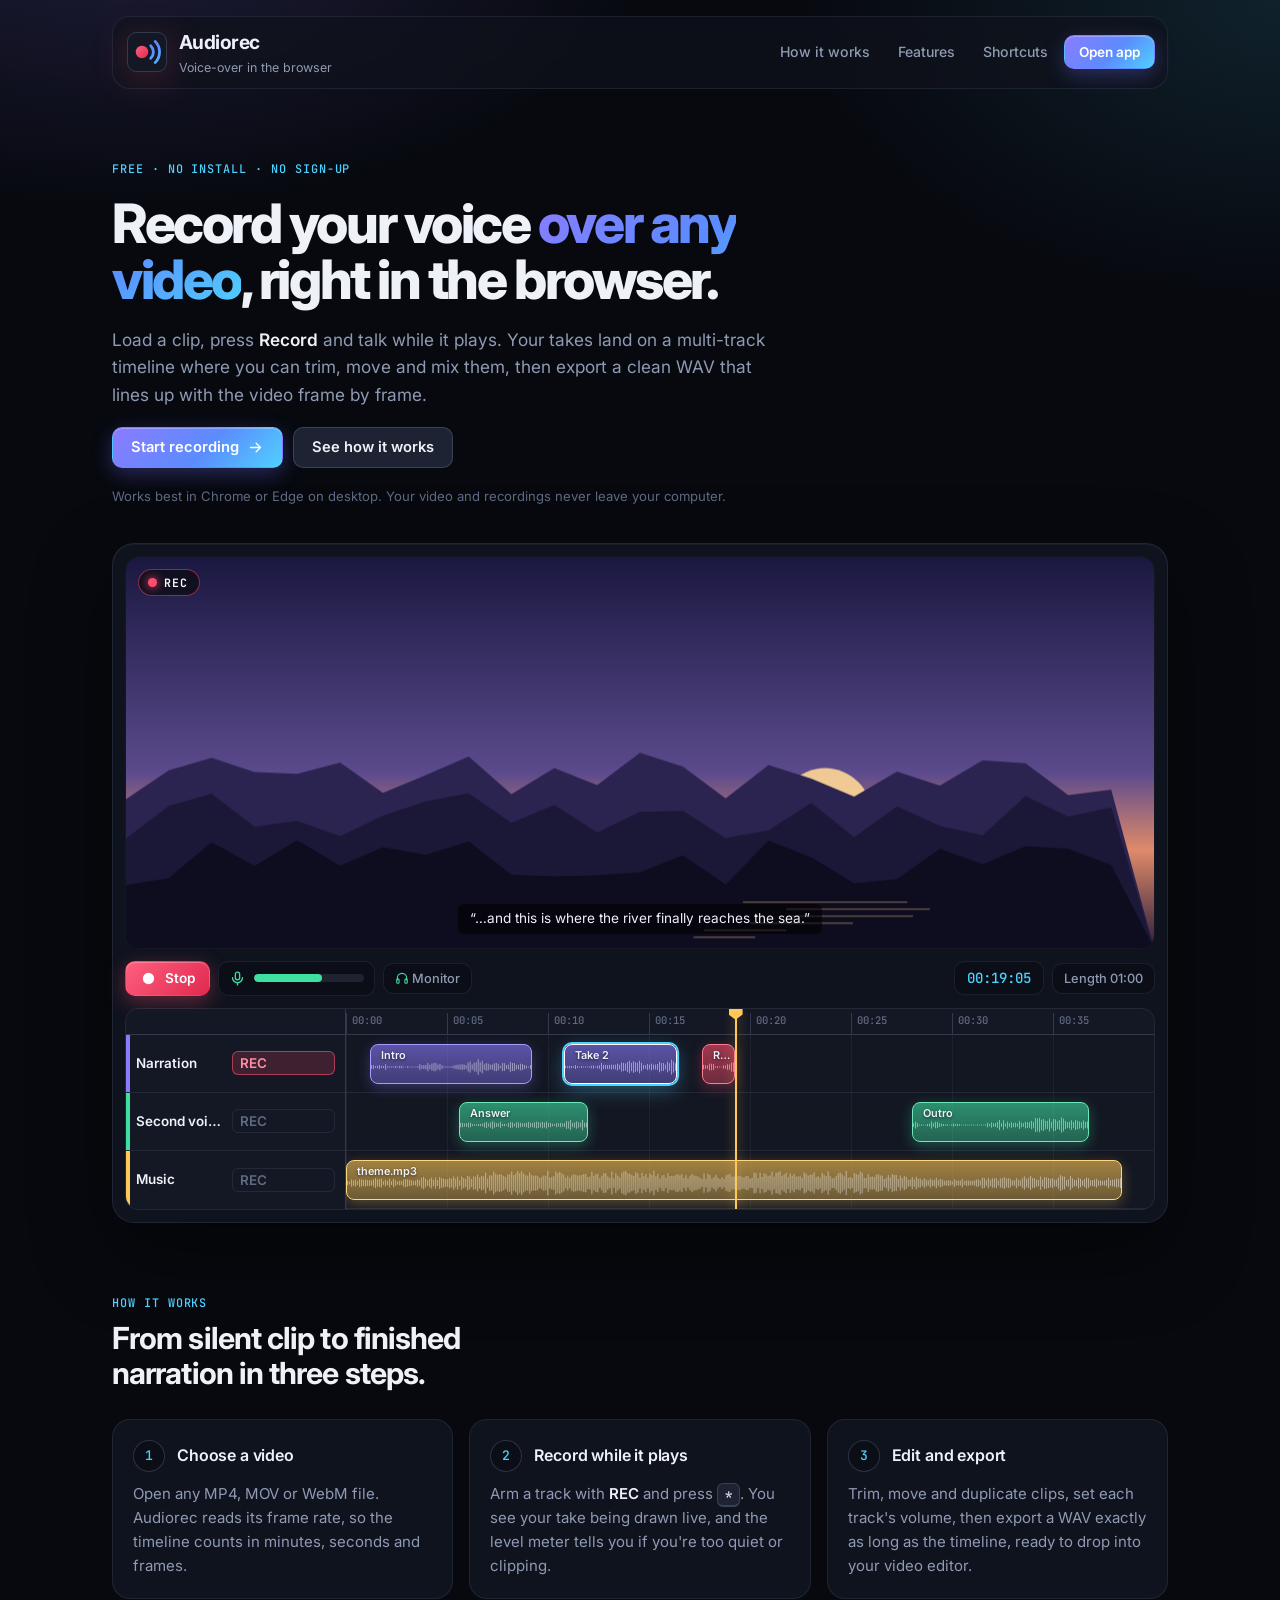
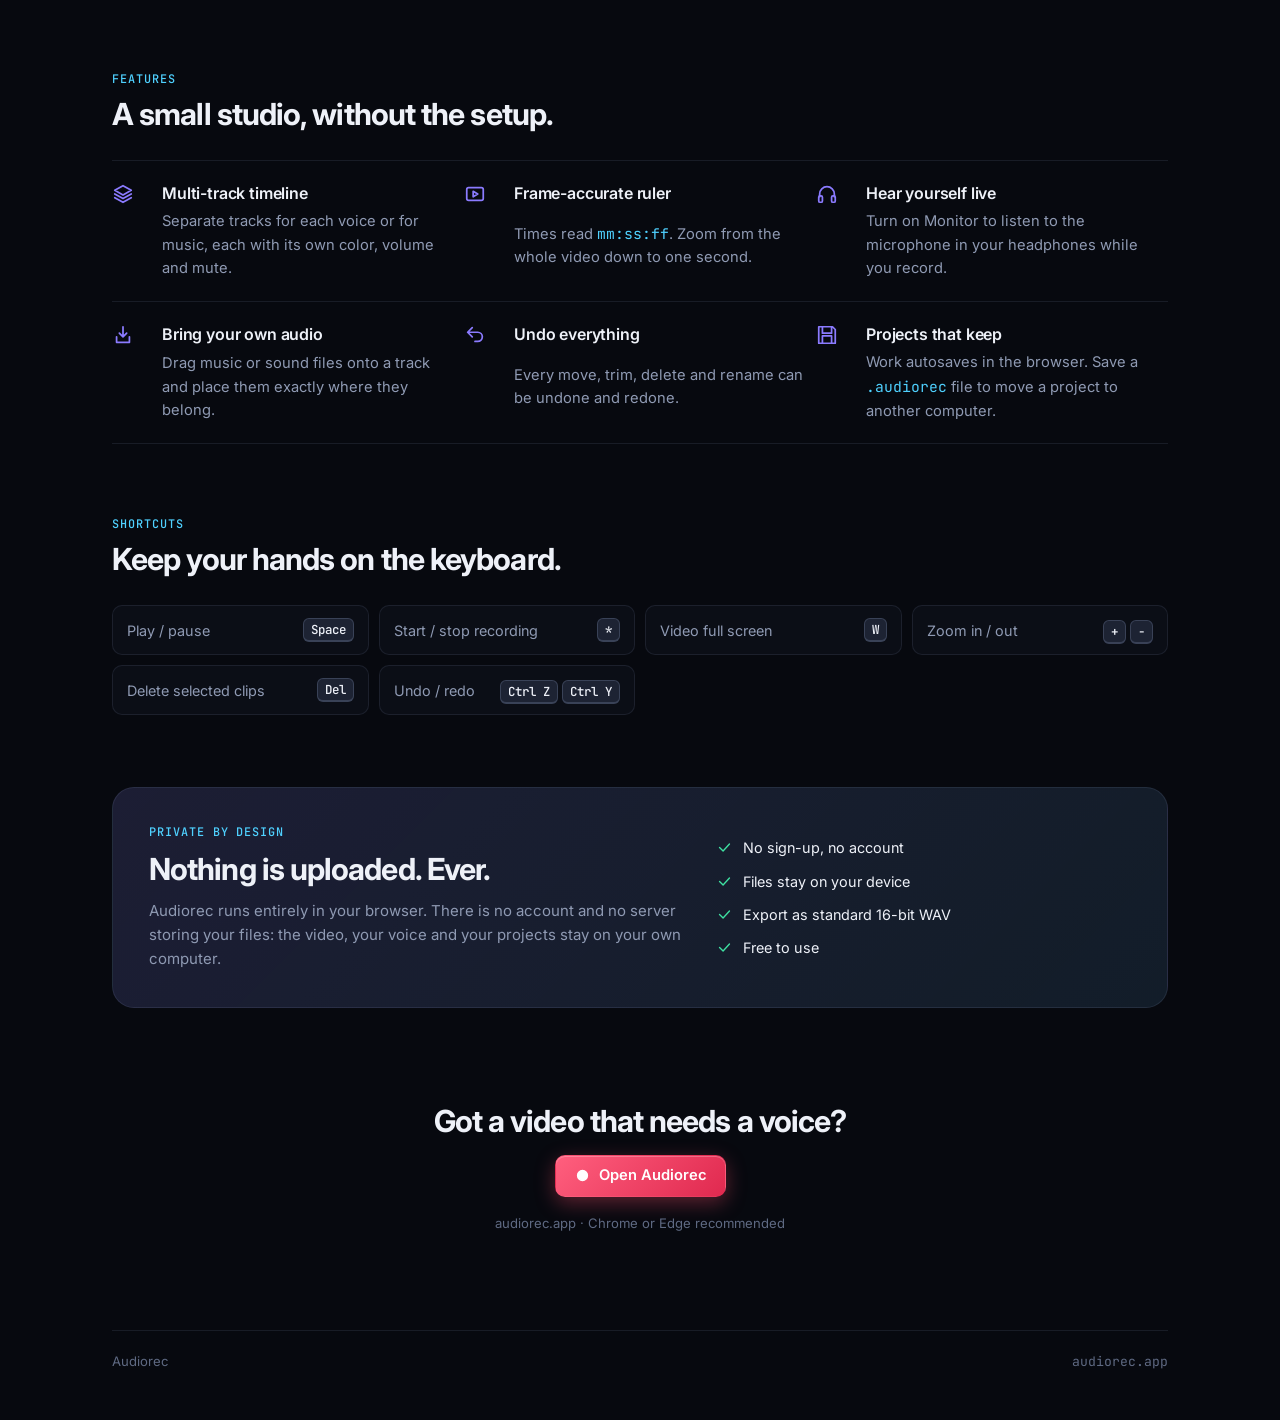
==== commit cab75acd: "Add landing page at / and move the app to /app/ The new logo (record dot with sound waves) replaces " ====
--- a/index.html
+++ b/index.html
@@ -2,46 +2,294 @@
 <html lang="en">
 <head>
   <meta charset="utf-8">
-  <meta name="viewport" content="width=device-width, initial-scale=1">
-  <title>Audiorec</title>
-  <link rel="preconnect" href="https://fonts.googleapis.com">
-  <link rel="preconnect" href="https://fonts.gstatic.com" crossorigin>
-  <link rel="stylesheet" href="https://fonts.googleapis.com/css2?family=Inter:wght@400;500;600;700&family=JetBrains+Mono:wght@500&display=swap">
-  <link rel="stylesheet" href="style.css">
+  <meta name="viewport" content="width=device-width, initial-scale=1, viewport-fit=cover">
+  <title>Audiorec · Voice-over on any video, in the browser</title>
+  <meta name="description" content="Record your voice over any video, right in the browser. Multi-track timeline, frame-accurate ruler, WAV export. Free, no sign-up, nothing uploaded.">
+  <link rel="icon" type="image/svg+xml" href="data:image/svg+xml,%3Csvg xmlns='http://www.w3.org/2000/svg' viewBox='0 0 64 64'%3E%3Cdefs%3E%3ClinearGradient id='logo-wave' gradientUnits='userSpaceOnUse' x1='0' y1='0' x2='64' y2='64'%3E%3Cstop offset='0' stop-color='%238b7bff'/%3E%3Cstop offset='.55' stop-color='%235b8cff'/%3E%3Cstop offset='1' stop-color='%234fd1ff'/%3E%3C/linearGradient%3E%3ClinearGradient id='logo-dot' gradientUnits='userSpaceOnUse' x1='14' y1='22' x2='34' y2='42'%3E%3Cstop offset='0' stop-color='%23ff5f7e'/%3E%3Cstop offset='1' stop-color='%23e0294f'/%3E%3C/linearGradient%3E%3C/defs%3E%3Crect width='64' height='64' rx='15' fill='%23141824'/%3E%3Crect x='.75' y='.75' width='62.5' height='62.5' rx='14.25' fill='none' stroke='%2394a3c8' stroke-opacity='.28' stroke-width='1.5'/%3E%3Ccircle cx='24' cy='32' r='10' fill='url%28%23logo-dot%29'/%3E%3Cg fill='none' stroke='url%28%23logo-wave%29' stroke-width='4.5' stroke-linecap='round'%3E%3Cpath d='M38 22a14 14 0 0 1 0 20'/%3E%3Cpath d='M45 15a24 24 0 0 1 0 34'/%3E%3C/g%3E%3C/svg%3E">
+<link rel="preconnect" href="https://fonts.googleapis.com">
+<link rel="preconnect" href="https://fonts.gstatic.com" crossorigin>
+<link rel="stylesheet" href="https://fonts.googleapis.com/css2?family=Inter:wght@400;500;600;700;800&family=JetBrains+Mono:wght@500&display=swap">
+<style>
+/* Layout: one centered column; the hero pairs the pitch with a live mock of the editor, then steps, features, shortcuts. Single dark look, same tokens as the app. */
+:root{color-scheme:dark;
+  --bg:#07090f;--surface:rgba(20,24,36,.72);--surface-solid:#141824;--raised:#1d2333;--raised-hover:#272f44;--well:#0b0e16;--video:#030409;
+  --line:rgba(148,163,200,.12);--line-strong:rgba(148,163,200,.24);
+  --text:#eef1f8;--subtle:#8f9ab3;--muted:#5f6a83;
+  --accent:#8b7bff;--accent-2:#4fd1ff;--accent-grad:linear-gradient(135deg,#8b7bff 0%,#5b8cff 55%,#4fd1ff 100%);
+  --rec:#ff4d6d;--rec-grad:linear-gradient(135deg,#ff5f7e,#e0294f);--ok:#3ee0a1;--warn:#ffc857;--white:#fff;
+  --radius:18px;--radius-sm:10px;
+  --font:"Inter",system-ui,-apple-system,"Segoe UI",sans-serif;--mono:"JetBrains Mono",ui-monospace,Consolas,monospace}
+*{box-sizing:border-box}
+body{margin:0;background:var(--bg);color:var(--text);font:15px/1.6 var(--font);-webkit-font-smoothing:antialiased;
+  background-image:radial-gradient(900px 500px at 10% -10%,rgba(139,123,255,.18),transparent 60%),radial-gradient(800px 500px at 100% 0%,rgba(79,209,255,.12),transparent 60%),radial-gradient(700px 400px at 50% 110%,rgba(255,77,109,.07),transparent 60%);background-attachment:fixed}
+.wrap{max-width:1120px;margin:0 auto;padding-inline:clamp(16px,3vw,32px);padding-block:16px 48px;display:grid;gap:72px}
+h1,h2,h3,p{margin:0}
+h1{font-size:clamp(2.1rem,4.6vw,3.4rem);font-weight:800;letter-spacing:-.045em;line-height:1.04;text-wrap:balance}
+h1 em{font-style:normal;background:var(--accent-grad);-webkit-background-clip:text;background-clip:text;color:transparent}
+h2{font-size:clamp(1.4rem,2.6vw,1.9rem);font-weight:700;letter-spacing:-.03em;line-height:1.15;text-wrap:balance}
+h3{font-size:1rem;font-weight:600;letter-spacing:-.01em}
+p{color:var(--subtle)}
+strong{color:var(--text);font-weight:600}
+kbd{font:500 .78rem var(--mono);padding:2px 7px;border-radius:6px;background:var(--raised);border:1px solid var(--line-strong);border-bottom-width:2px;color:var(--text);white-space:nowrap}
+.eyebrow{font:500 .74rem var(--mono);letter-spacing:.08em;text-transform:uppercase;color:var(--accent-2)}
+.icon{width:17px;height:17px;flex:none;fill:none;stroke:currentColor;stroke-width:1.9;stroke-linecap:round;stroke-linejoin:round}
+
+/* Top bar */
+.topbar{position:sticky;top:env(safe-area-inset-top,0px);z-index:10;display:flex;align-items:center;justify-content:space-between;gap:12px;padding:10px 12px 10px 14px;border:1px solid var(--line);border-radius:var(--radius);background:rgba(16,19,29,.72);backdrop-filter:blur(14px)}
+.brand{display:flex;align-items:center;gap:12px;min-width:0}
+.logo{display:block;width:40px;height:40px;flex:none;filter:drop-shadow(0 6px 18px rgba(255,77,109,.22))}
+.brand-name{font-size:1.2rem;font-weight:700;letter-spacing:-.03em;color:var(--text)}
+.brand-sub{font-size:.78rem;color:var(--subtle)}
+.nav{display:flex;align-items:center;gap:4px}
+.nav a.link{color:var(--subtle);text-decoration:none;font-size:.88rem;font-weight:500;padding:8px 12px;border-radius:var(--radius-sm)}
+.nav a.link:hover{color:var(--text);background:var(--raised)}
+
+/* Buttons */
+.button{display:inline-flex;align-items:center;justify-content:center;gap:8px;font:600 .92rem/1.2 var(--font);color:var(--text);background:var(--raised);border:1px solid var(--line-strong);border-radius:var(--radius-sm);padding:11px 18px;text-decoration:none;white-space:nowrap;transition:filter .18s,background .18s,transform .12s,box-shadow .18s}
+.button:hover{background:var(--raised-hover)}
+.button:active{transform:translateY(1px) scale(.98)}
+.button:focus-visible,.nav a:focus-visible{outline:2px solid var(--accent);outline-offset:2px}
+.primary{background:var(--accent-grad);border-color:transparent;color:var(--white);box-shadow:0 6px 20px rgba(110,110,255,.32),inset 0 1px 0 rgba(255,255,255,.25)}
+.primary:hover{background:var(--accent-grad);filter:brightness(1.1);box-shadow:0 8px 26px rgba(110,110,255,.45),inset 0 1px 0 rgba(255,255,255,.25)}
+.record{background:var(--rec-grad);border-color:transparent;color:var(--white);box-shadow:0 6px 20px rgba(255,77,109,.35),inset 0 1px 0 rgba(255,255,255,.25)}
+.record .icon{fill:currentColor}
+.small{padding:8px 14px;font-size:.85rem}
+
+/* Hero */
+.hero{display:grid;gap:36px}
+.pitch{display:grid;gap:18px;max-width:720px}
+.pitch p.lead{font-size:1.08rem;max-width:60ch}
+.actions{display:flex;flex-wrap:wrap;gap:10px;align-items:center}
+.note{font-size:.82rem;color:var(--muted)}
+
+/* Editor mock */
+.mock{border:1px solid var(--line);border-radius:22px;background:var(--surface);padding:12px;display:grid;gap:12px;box-shadow:0 1px 0 rgba(255,255,255,.04) inset,0 30px 80px rgba(0,0,0,.45)}
+.mock-video{position:relative;aspect-ratio:21/8;max-width:100%;border-radius:14px;overflow:hidden;background:var(--video);border:1px solid var(--line)}
+.mock-video canvas{position:absolute;inset:0;width:100%;height:100%}
+.rec-badge{position:absolute;top:12px;left:12px;display:inline-flex;align-items:center;gap:7px;padding:5px 11px 5px 9px;border-radius:999px;background:rgba(10,10,16,.7);font:600 .72rem var(--mono);letter-spacing:.08em;color:var(--white);border:1px solid rgba(255,77,109,.5)}
+.rec-badge::before{content:"";width:9px;height:9px;border-radius:50%;background:var(--rec);box-shadow:0 0 10px var(--rec);animation:blink 1s steps(2,start) infinite}
+@keyframes blink{to{visibility:hidden}}
+.subtitle{position:absolute;left:50%;bottom:14px;transform:translateX(-50%);max-width:calc(100% - 24px);padding:4px 12px;border-radius:6px;background:rgba(0,0,0,.55);font-size:.85rem;color:var(--text);white-space:nowrap;overflow:hidden;text-overflow:ellipsis}
+.mock-bar{display:flex;align-items:center;justify-content:space-between;gap:10px;flex-wrap:wrap}
+.mock-bar .group{display:flex;align-items:center;gap:8px;flex-wrap:wrap}
+.meter{display:inline-flex;align-items:center;gap:8px;padding:8px 10px;border-radius:var(--radius-sm);background:var(--well);border:1px solid var(--line);color:var(--ok)}
+.meter-track{position:relative;width:110px;height:8px;border-radius:999px;background:rgba(148,163,200,.14);overflow:hidden}
+.meter-fill{position:absolute;inset:0 auto 0 0;width:62%;border-radius:999px;background:linear-gradient(90deg,var(--ok) 0,var(--ok) 70%,var(--warn) 85%,var(--rec) 100%);background-size:110px 100%;animation:level 1.1s ease-in-out infinite alternate}
+@keyframes level{0%{width:38%}35%{width:71%}60%{width:52%}100%{width:80%}}
+.time{font:500 .88rem var(--mono);padding:7px 12px;border-radius:var(--radius-sm);background:var(--well);border:1px solid var(--line);color:var(--accent-2);font-variant-numeric:tabular-nums}
+.chip{font:500 .8rem var(--font);padding:7px 11px;border-radius:var(--radius-sm);background:var(--well);border:1px solid var(--line);color:var(--subtle)}
+.tracks{display:grid;grid-template-columns:clamp(96px,22%,220px) minmax(0,1fr);border:1px solid var(--line);border-radius:14px;overflow:hidden;background:rgba(255,255,255,.02)}
+.heads{background:var(--surface-solid);border-right:1px solid var(--line-strong);min-width:0}
+.ruler-spacer,.ruler{height:26px;border-bottom:1px solid var(--line-strong);background:var(--surface-solid)}
+.head{height:58px;display:flex;align-items:center;gap:8px;padding:0 10px;border-bottom:1px solid var(--line);box-shadow:inset 4px 0 0 var(--c);min-width:0}
+.head:last-child,.lane:last-child{border-bottom:0}
+.head span{flex:1;min-width:0;font-size:.84rem;font-weight:600;overflow:hidden;text-overflow:ellipsis;white-space:nowrap}
+.rec-pill{font:600 .66rem var(--font);padding:3px 7px;border-radius:6px;border:1px solid var(--line);color:var(--muted);flex:none}
+.rec-pill.on{background:rgba(255,77,109,.18);border-color:rgba(255,77,109,.6);color:#ff8fa3}
+.timeline{position:relative;min-width:0;overflow:hidden}
+.ruler{position:relative;color:var(--muted);font:500 .66rem var(--mono)}
+.tick{position:absolute;top:4px;bottom:0;border-left:1px solid var(--line-strong);padding-left:5px;font-variant-numeric:tabular-nums}
+.lane{position:relative;height:58px;border-bottom:1px solid var(--line);background:repeating-linear-gradient(to right,rgba(148,163,200,.08) 0,rgba(148,163,200,.08) 1px,transparent 1px,transparent 12.5%)}
+.clip{position:absolute;top:9px;height:40px;border-radius:8px;overflow:hidden;background:linear-gradient(180deg,color-mix(in srgb,var(--c) 60%,transparent),color-mix(in srgb,var(--c) 38%,transparent));border:1px solid color-mix(in srgb,var(--c) 75%,var(--white) 25%);box-shadow:0 4px 14px color-mix(in srgb,var(--c) 30%,transparent)}
+.clip.selected{border-color:var(--white);box-shadow:0 0 0 2px var(--accent-2),0 6px 20px rgba(79,209,255,.35)}
+.clip.live{--c:var(--rec);animation:rec-clip 1.2s ease-in-out infinite}
+@keyframes rec-clip{50%{box-shadow:0 0 0 2px rgba(255,77,109,.35),0 6px 20px rgba(255,77,109,.35)}}
+.clip canvas{position:absolute;inset:0;width:100%;height:100%;opacity:.85}
+.clip b{position:relative;display:block;padding:2px 10px;font-size:.68rem;font-weight:600;white-space:nowrap;overflow:hidden;text-overflow:ellipsis;text-shadow:0 1px 3px rgba(0,0,0,.6)}
+.playhead{position:absolute;top:0;bottom:0;left:var(--at,46%);width:2px;background:var(--warn);box-shadow:0 0 12px rgba(255,200,87,.6);z-index:3}
+.playhead::before{content:"";position:absolute;top:-1px;left:-6px;width:14px;height:12px;background:var(--warn);clip-path:polygon(0 0,100% 0,100% 55%,50% 100%,0 55%)}
+
+/* Sections */
+section{display:grid;gap:28px}
+.section-head{display:grid;gap:10px;max-width:640px}
+.steps{display:grid;grid-template-columns:repeat(auto-fit,minmax(240px,1fr));gap:16px;counter-reset:step}
+.step{display:grid;gap:10px;align-content:start;padding:20px;border-radius:var(--radius);border:1px solid var(--line);background:var(--surface)}
+.step-top{display:flex;align-items:center;gap:12px}
+.step-num{display:grid;place-items:center;width:32px;height:32px;border-radius:50%;font:500 .82rem var(--mono);color:var(--accent-2);background:var(--well);border:1px solid var(--line-strong);flex:none}
+.features{display:grid;grid-template-columns:repeat(auto-fit,minmax(min(100%,300px),1fr));gap:0;border-top:1px solid var(--line)}
+.feature{display:grid;grid-template-columns:36px minmax(0,1fr);gap:4px 14px;padding:20px 8px 20px 0;border-bottom:1px solid var(--line)}
+.feature .icon{grid-row:span 2;width:22px;height:22px;margin-top:2px;color:var(--accent)}
+.feature p{font-size:.92rem}
+.shortcuts{display:grid;grid-template-columns:repeat(auto-fit,minmax(min(100%,240px),1fr));gap:10px}
+.shortcut{display:flex;align-items:center;justify-content:space-between;gap:12px;padding:12px 14px;border-radius:var(--radius-sm);background:var(--well);border:1px solid var(--line);font-size:.9rem;color:var(--subtle)}
+.private{display:grid;grid-template-columns:minmax(0,1.3fr) minmax(0,1fr);gap:28px;align-items:center;padding:clamp(20px,4vw,36px);border-radius:22px;border:1px solid var(--line);background:linear-gradient(135deg,rgba(139,123,255,.10),rgba(79,209,255,.05)),var(--surface)}
+.facts{display:grid;gap:10px}
+.fact{display:flex;align-items:center;gap:10px;font-size:.9rem;color:var(--text)}
+.fact .icon{color:var(--ok)}
+.cta{display:grid;justify-items:center;text-align:center;gap:16px;padding-block:24px}
+footer{display:flex;justify-content:space-between;gap:12px;flex-wrap:wrap;padding-top:20px;border-top:1px solid var(--line);font-size:.82rem;color:var(--muted)}
+footer span{font-family:var(--mono)}
+
+@media (max-width:720px){
+  .nav a.link{display:none}
+  .private{grid-template-columns:1fr}
+  .mock-video{aspect-ratio:16/9}
+  .mock .hide-sm{display:none}
+}
+@media (prefers-reduced-motion:reduce){*{animation:none!important;transition:none!important}}
+</style>
 </head>
 <body>
-  <svg class="icon-library" xmlns="http://www.w3.org/2000/svg" aria-hidden="true"><symbol id="i-info" viewBox="0 0 24 24"><circle cx="12" cy="12" r="9"/><path d="M12 11v5m0-8h.01"/></symbol><symbol id="i-settings" viewBox="0 0 24 24"><path d="M10 2h4l.6 2.3 2 1.1 2.3-.6 2 3.5-1.7 1.7v2.4l1.7 1.7-2 3.5-2.3-.6-2 1.1L14 22h-4l-.6-2.3-2-1.1-2.3.6-2-3.5 1.7-1.7v-2.4L3.1 9.9l2-3.5 2.3.6 2-1.1z"/><circle cx="12" cy="12" r="3"/></symbol><symbol id="i-video" viewBox="0 0 24 24"><rect x="3" y="5" width="18" height="14" rx="2"/><path d="m10 9 5 3-5 3z"/></symbol><symbol id="i-volume" viewBox="0 0 24 24"><path d="M4 9v6h4l5 4V5L8 9zm12-2c3 2 3 8 0 10"/></symbol><symbol id="i-mute" viewBox="0 0 24 24"><path d="M4 9v6h4l5 4V5L8 9zm12 0 5 6m0-6-5 6"/></symbol><symbol id="i-record" viewBox="0 0 24 24"><circle cx="12" cy="12" r="7"/></symbol><symbol id="i-stop" viewBox="0 0 24 24"><rect x="5" y="5" width="14" height="14" rx="2"/></symbol><symbol id="i-plus" viewBox="0 0 24 24"><path d="M12 4v16M4 12h16"/></symbol><symbol id="i-save" viewBox="0 0 24 24"><path d="M4 3h14l3 3v15H3V3zm3 0v7h10V3M7 21v-8h10v8"/></symbol><symbol id="i-open" viewBox="0 0 24 24"><path d="M3 7h7l2 2h9l-2 11H3L1 9h2z"/></symbol><symbol id="i-download" viewBox="0 0 24 24"><path d="M12 3v13m-5-5 5 5 5-5M4 18v3h16v-3"/></symbol><symbol id="i-close" viewBox="0 0 24 24"><path d="M5 5 19 19M19 5 5 19"/></symbol><symbol id="i-file-plus" viewBox="0 0 24 24"><path d="M14 3H6v18h12V7zm0 0v4h4M12 11v6m-3-3h6"/></symbol><symbol id="i-wave" viewBox="0 0 24 24"><path d="M3 12h2m3-5v10m4-14v18m4-13v8m4-5v2"/></symbol><symbol id="i-more" viewBox="0 0 24 24"><circle cx="12" cy="5" r="1.6" fill="currentColor" stroke="none"/><circle cx="12" cy="12" r="1.6" fill="currentColor" stroke="none"/><circle cx="12" cy="19" r="1.6" fill="currentColor" stroke="none"/></symbol><symbol id="i-trash" viewBox="0 0 24 24"><path d="M4 7h16M10 11v6m4-6v6M6 7l1 13h10l1-13M9 7V4h6v3"/></symbol><symbol id="i-undo" viewBox="0 0 24 24"><path d="M9 14 4 9l5-5M4 9h11a5 5 0 0 1 0 10h-3"/></symbol><symbol id="i-redo" viewBox="0 0 24 24"><path d="m15 14 5-5-5-5M20 9H9a5 5 0 0 0 0 10h3"/></symbol><symbol id="i-mic" viewBox="0 0 24 24"><rect x="9" y="3" width="6" height="11" rx="3"/><path d="M5 11a7 7 0 0 0 14 0M12 18v3"/></symbol><symbol id="i-headphones" viewBox="0 0 24 24"><path d="M4 15v-3a8 8 0 0 1 16 0v3"/><rect x="3" y="14" width="4" height="7" rx="1.5"/><rect x="17" y="14" width="4" height="7" rx="1.5"/></symbol><symbol id="i-import" viewBox="0 0 24 24"><path d="M12 3v11m-4-4 4 4 4-4M5 14v6h14v-6"/></symbol><symbol id="i-layers" viewBox="0 0 24 24"><path d="m12 3 9 5-9 5-9-5zm-9 9 9 5 9-5M3 16l9 5 9-5"/></symbol></svg>
-  <main class="app">
-    <header class="topbar">
-      <div class="brand"><span class="logo" aria-hidden="true"><svg class="icon"><use href="#i-wave"/></svg></span><div><h1>Audiorec</h1><p id="project-name" class="project-name">Untitled project</p></div></div>
-      <div class="video-controls"><label id="video-picker" class="button video-picker" for="video-file" title="Choose video"><svg class="icon"><use href="#i-video"/></svg><span id="video-name" class="video-name">Choose video</span></label><input id="video-file" type="file" accept="video/*" hidden><button id="video-mute" class="video-mute" type="button" aria-pressed="false" title="Mute video audio"><svg class="icon"><use href="#i-volume"/></svg>Video audio on</button></div>
-      <span id="status" role="status" aria-live="polite">Ready</span>
-      <div class="header-actions"><button class="info-button" type="button" popovertarget="tip-files" aria-label="About saving and exporting" title="About saving and exporting"><svg class="icon"><use href="#i-info"/></svg></button><button id="project-menu-button" class="icon-button ghost" type="button" popovertarget="project-menu" aria-label="Project menu" title="Project and export"><svg class="icon"><use href="#i-more"/></svg></button></div>
-      <div id="project-menu" class="menu" popover><button id="new-project" class="menu-item" type="button" title="New project"><svg class="icon"><use href="#i-file-plus"/></svg>New project</button><button id="open-project-button" class="menu-item" type="button" title="Open project"><svg class="icon"><use href="#i-open"/></svg>Open project…</button><input id="open-project" type="file" accept=".audiorec" hidden><button id="save-project" class="menu-item" type="button" title="Save project"><svg class="icon"><use href="#i-save"/></svg>Save project</button><div class="menu-separator" role="separator"></div><button id="export" class="menu-item" type="button" title="Export WAV"><svg class="icon"><use href="#i-download"/></svg>Export WAV</button><div class="menu-separator" role="separator"></div><button id="open-settings" class="menu-item" type="button" aria-haspopup="dialog" aria-controls="device-dialog" title="Device settings"><svg class="icon"><use href="#i-settings"/></svg>Settings</button></div>
-      <div id="tip-files" class="tip" popover><h3>Saving &amp; exporting</h3><p>The project <strong>autosaves</strong> in this browser.</p><p><strong>New project</strong> clears the video and all recordings — save a copy first if you want to keep them.</p><p><strong>Save project</strong> writes a <code>.audiorec</code> file (video + recordings). The first time it asks where to save; after that — or after <strong>Open project</strong> — it overwrites the same file.</p><p><strong>Export WAV</strong> mixes the recorded, unmuted tracks only — not the original video audio. The WAV lasts exactly the timeline <strong>Length</strong> (the video length unless you set one): silence is added at the end and anything past it is cut.</p></div>
-      <div id="tip-recording" class="tip" popover><h3>Recording</h3><p>Choose a video, enable <strong>REC</strong> on the tracks you want, then press <strong>Record</strong> and speak while it plays.</p><p><kbd>Space</kbd> play / pause · <kbd>*</kbd> start / stop recording · <kbd>W</kbd> full screen</p><p>The <strong>Video audio on/off</strong> button next to the video name mutes the video&#39;s own audio. It only affects what you hear; it is never exported.</p></div>
-    </header>
-    <section id="video-panel" class="panel video-panel" aria-label="Video">
-      <div class="video-frame"><video id="video" playsinline></video><span id="rec-badge" class="rec-badge" aria-hidden="true">REC</span></div>
-    </section>
-    <div id="splitter" class="splitter" role="separator" aria-orientation="horizontal" aria-label="Resize video and tracks panels" tabindex="0" title="Drag to resize panels (double-click: reset)"></div>
-    <section id="tracks-panel" class="panel tracks-panel" aria-label="Audio tracks">
-      <div class="section-heading"><div class="heading-start"><div class="record-controls"><button id="record" class="record" type="button" title="Record (*)"><svg class="icon"><use href="#i-record"/></svg>Record</button><button class="info-button" type="button" popovertarget="tip-recording" aria-label="How recording works" title="How recording works"><svg class="icon"><use href="#i-info"/></svg></button><button id="input-meter" class="input-meter" type="button" aria-pressed="false" aria-label="Microphone input level" title="Input level: click to listen to the microphone"><svg class="icon"><use href="#i-mic"/></svg><span class="meter-track"><span id="input-meter-fill" class="meter-fill"></span></span></button><button id="monitor" class="monitor-button" type="button" aria-pressed="false" aria-label="Monitor microphone" title="Monitor: hear the microphone"><svg class="icon"><use href="#i-headphones"/></svg>Monitor</button></div></div><div class="heading-actions"><div class="history" role="group" aria-label="Undo and redo"><button id="undo" class="icon-button ghost" type="button" aria-label="Undo" title="Undo (Ctrl+Z)" disabled><svg class="icon"><use href="#i-undo"/></svg></button><button id="redo" class="icon-button ghost" type="button" aria-label="Redo" title="Redo (Ctrl+Shift+Z)" disabled><svg class="icon"><use href="#i-redo"/></svg></button></div><span id="time-display" class="time-display" aria-label="Playback position">00:00.0</span><label class="length-field" title="Timeline length: mm:ss:ff, mm:ss or seconds; empty = video length. Also sets the WAV length"><span>Length</span><input id="timeline-length" type="text" inputmode="decimal" autocomplete="off" spellcheck="false" placeholder="Auto" aria-label="Timeline length"></label><label class="zoom" title="Visible timeline length (+ / -)"><span>Zoom</span><input id="zoom" type="range" min="0" max="1000" step="1" value="0" aria-label="Visible timeline length"><output id="zoom-level" for="zoom" class="zoom-level">10 s</output></label><button id="tracks-menu-button" class="icon-button ghost" type="button" popovertarget="tracks-menu" aria-label="Tracks menu" title="Add track or import audio"><svg class="icon"><use href="#i-more"/></svg></button><div id="tracks-menu" class="menu" popover><button id="add-track" class="menu-item" type="button" title="Add track"><svg class="icon"><use href="#i-plus"/></svg>Add track</button><button id="import-audio" class="menu-item" type="button" title="Import audio files at the playhead on the REC track"><svg class="icon"><use href="#i-import"/></svg>Import audio…</button></div><input id="import-file" type="file" accept="audio/*" multiple hidden><button class="info-button" type="button" popovertarget="tip-tracks" aria-label="How to edit tracks" title="How to edit tracks"><svg class="icon"><use href="#i-info"/></svg></button></div></div>
-      <div id="tip-tracks" class="tip" popover><h3>Editing tracks</h3><p><strong>Drag</strong> a clip to move it; drag its <strong>edges</strong> to trim start and end. Drop it on <strong>another track</strong> to move it there at the same time position. Hold <kbd>Alt</kbd> while you start dragging to <strong>duplicate</strong> the selected clips instead.</p><p><strong>Double-click</strong> a track or clip name to rename it.</p><p><strong>Click</strong> a clip to select it, <kbd>Shift</kbd>+click to select more, or drag a box over empty space (<kbd>Shift</kbd> adds to the selection); <kbd>Del</kbd> removes the selected clips, <kbd>Esc</kbd> clears the selection.</p><p><kbd>Ctrl</kbd>+<kbd>Z</kbd> undo · <kbd>Ctrl</kbd>+<kbd>Shift</kbd>+<kbd>Z</kbd> or <kbd>Ctrl</kbd>+<kbd>Y</kbd> redo, for every change to tracks and clips.</p><p><strong>Click or drag on the ruler</strong> to move through the video; hold it near an edge to scroll, faster the longer you hold. Times read <code>min:sec:frame</code>, using the video&#39;s frame rate. </p><p><strong>Zoom</strong> with the slider, <kbd>+</kbd> / <kbd>-</kbd>, or <kbd>Ctrl</kbd> + mouse wheel over the timeline. Fully left shows the whole video; fully right shows 1 second.</p><p><strong>⋮ → Import audio</strong> adds audio files at the playhead on the REC track, or drag files from your computer onto a track to place them where you drop.</p><p><strong>Mute</strong> silences a track in playback and leaves it out of the WAV.</p></div>
-      <div class="track-area"><div id="track-headers" class="track-headers"><div class="ruler-spacer"></div><div id="track-heads" class="track-heads"></div></div><div id="timeline-scroll" class="timeline-scroll"><div id="timeline" class="timeline"><div id="ruler" class="ruler" title="Move video playhead (click or drag)" aria-label="Video position"></div><div id="tracks" class="tracks"></div><div id="timeline-end" class="timeline-end" aria-hidden="true" hidden></div><div id="playhead" class="playhead" aria-hidden="true"></div></div></div></div>
-    </section>
-  </main>
-  <dialog id="device-dialog" aria-labelledby="device-title">
-    <div class="dialog-heading"><h2 id="device-title">Devices</h2><form method="dialog"><button type="submit" class="icon-button ghost" aria-label="Close settings" title="Close settings (Esc)"><svg class="icon"><use href="#i-close"/></svg></button></form></div>
-    <div class="devices"><label>Microphone<select id="input-device"><option value="">Default</option></select><span class="field-hint">Needs the page on localhost or HTTPS.</span></label><label>Output<select id="output-device"><option value="">Default</option></select><span class="field-hint">Output selection depends on the browser.</span></label></div>
-    <div class="mic-monitor"><button id="test-mic" type="button" aria-pressed="false" title="Test microphone"><svg class="icon"><use href="#i-record"/></svg>Test microphone</button><div class="meter-group"><label for="mic-level">Microphone level</label><progress id="mic-level" max="100" value="0">0%</progress></div><span id="mic-state" class="hint">Inactive</span></div>
-  </dialog>
-  <dialog id="name-dialog" class="confirm-dialog" aria-labelledby="name-title">
-    <form method="dialog"><h2 id="name-title"></h2><label class="field">Name<input id="name-input" type="text" maxlength="80" autocomplete="off" spellcheck="false"></label><div class="dialog-actions"><button id="name-cancel" type="button">Cancel</button><button id="name-ok" class="accent" type="submit" value="ok"></button></div></form>
-  </dialog>
-  <dialog id="confirm-dialog" class="confirm-dialog" aria-labelledby="confirm-title" aria-describedby="confirm-message">
-    <form method="dialog"><h2 id="confirm-title"></h2><p id="confirm-message"></p><div class="dialog-actions"><button id="confirm-cancel" type="submit" value="cancel">Cancel</button><button id="confirm-ok" type="submit" value="ok"></button></div></form>
-  </dialog>
-  <script src="app.js"></script>
+
+<svg width="0" height="0" style="position:absolute" aria-hidden="true">
+  <symbol id="i-wave" viewBox="0 0 24 24"><path d="M3 12h2m3-5v10m4-14v18m4-13v8m4-5v2"/></symbol>
+  <symbol id="i-record" viewBox="0 0 24 24"><circle cx="12" cy="12" r="7"/></symbol>
+  <symbol id="i-video" viewBox="0 0 24 24"><rect x="3" y="5" width="18" height="14" rx="2"/><path d="m10 9 5 3-5 3z"/></symbol>
+  <symbol id="i-mic" viewBox="0 0 24 24"><rect x="9" y="3" width="6" height="11" rx="3"/><path d="M5 11a7 7 0 0 0 14 0M12 18v3"/></symbol>
+  <symbol id="i-headphones" viewBox="0 0 24 24"><path d="M4 15v-3a8 8 0 0 1 16 0v3"/><rect x="3" y="14" width="4" height="7" rx="1.5"/><rect x="17" y="14" width="4" height="7" rx="1.5"/></symbol>
+  <symbol id="i-layers" viewBox="0 0 24 24"><path d="m12 3 9 5-9 5-9-5zm-9 9 9 5 9-5M3 16l9 5 9-5"/></symbol>
+  <symbol id="i-undo" viewBox="0 0 24 24"><path d="M9 14 4 9l5-5M4 9h11a5 5 0 0 1 0 10h-3"/></symbol>
+  <symbol id="i-download" viewBox="0 0 24 24"><path d="M12 3v13m-5-5 5 5 5-5M4 18v3h16v-3"/></symbol>
+  <symbol id="i-import" viewBox="0 0 24 24"><path d="M12 3v11m-4-4 4 4 4-4M5 14v6h14v-6"/></symbol>
+  <symbol id="i-save" viewBox="0 0 24 24"><path d="M4 3h14l3 3v15H3V3zm3 0v7h10V3M7 21v-8h10v8"/></symbol>
+  <symbol id="i-check" viewBox="0 0 24 24"><path d="m5 12 5 5 9-10"/></symbol>
+  <symbol id="i-arrow" viewBox="0 0 24 24"><path d="M5 12h14m-6-6 6 6-6 6"/></symbol>
+</svg>
+
+<div class="wrap">
+  <header class="topbar">
+    <div class="brand"><svg class="logo" viewBox="0 0 64 64" aria-hidden="true"><defs><linearGradient id="logo-wave" gradientUnits="userSpaceOnUse" x1="0" y1="0" x2="64" y2="64"><stop offset="0" stop-color="#8b7bff"/><stop offset=".55" stop-color="#5b8cff"/><stop offset="1" stop-color="#4fd1ff"/></linearGradient><linearGradient id="logo-dot" gradientUnits="userSpaceOnUse" x1="14" y1="22" x2="34" y2="42"><stop offset="0" stop-color="#ff5f7e"/><stop offset="1" stop-color="#e0294f"/></linearGradient></defs><rect width="64" height="64" rx="15" fill="#141824"/><rect x=".75" y=".75" width="62.5" height="62.5" rx="14.25" fill="none" stroke="#94a3c8" stroke-opacity=".28" stroke-width="1.5"/><circle cx="24" cy="32" r="10" fill="url(#logo-dot)"/><g fill="none" stroke="url(#logo-wave)" stroke-width="4.5" stroke-linecap="round"><path d="M38 22a14 14 0 0 1 0 20"/><path d="M45 15a24 24 0 0 1 0 34"/></g></svg><div><div class="brand-name">Audiorec</div><div class="brand-sub">Voice-over in the browser</div></div></div>
+    <nav class="nav"><a class="link" href="#how">How it works</a><a class="link" href="#features">Features</a><a class="link" href="#keys">Shortcuts</a><a class="button primary small" href="app/">Open app</a></nav>
+  </header>
+
+  <div class="hero">
+    <div class="pitch">
+      <span class="eyebrow">Free · no install · no sign-up</span>
+      <h1>Record your voice <em>over any video</em>, right in the browser.</h1>
+      <p class="lead">Load a clip, press <strong>Record</strong> and talk while it plays. Your takes land on a multi-track timeline where you can trim, move and mix them, then export a clean WAV that lines up with the video frame by frame.</p>
+      <div class="actions"><a class="button primary" href="app/">Start recording <svg class="icon"><use href="#i-arrow"/></svg></a><a class="button" href="#how">See how it works</a></div>
+      <p class="note">Works best in Chrome or Edge on desktop. Your video and recordings never leave your computer.</p>
+    </div>
+
+    <div class="mock" aria-label="Preview of the Audiorec editor while recording" role="img">
+      <div class="mock-video"><canvas id="scene"></canvas><span class="rec-badge">REC</span><span class="subtitle">“…and this is where the river finally reaches the sea.”</span></div>
+      <div class="mock-bar">
+        <div class="group"><span class="button record small"><svg class="icon"><use href="#i-record"/></svg>Stop</span><span class="meter"><svg class="icon"><use href="#i-mic"/></svg><span class="meter-track"><span class="meter-fill"></span></span></span><span class="chip hide-sm"><svg class="icon" style="width:14px;height:14px;vertical-align:-2px;color:var(--ok)"><use href="#i-headphones"/></svg> Monitor</span></div>
+        <div class="group"><span class="time" id="clock">00:23:14</span><span class="chip hide-sm">Length 01:00</span></div>
+      </div>
+      <div class="tracks">
+        <div class="heads">
+          <div class="ruler-spacer"></div>
+          <div class="head" style="--c:#8b7bff"><span>Narration</span><span class="rec-pill on">REC</span></div>
+          <div class="head" style="--c:#3ee0a1"><span>Second voice</span><span class="rec-pill">REC</span></div>
+          <div class="head" style="--c:#ffc857"><span>Music</span><span class="rec-pill">REC</span></div>
+        </div>
+        <div class="timeline" id="timeline">
+          <div class="ruler"><span class="tick" style="left:0">00:00</span><span class="tick" style="left:12.5%">00:05</span><span class="tick" style="left:25%">00:10</span><span class="tick" style="left:37.5%">00:15</span><span class="tick" style="left:50%">00:20</span><span class="tick" style="left:62.5%">00:25</span><span class="tick" style="left:75%">00:30</span><span class="tick" style="left:87.5%">00:35</span></div>
+          <div class="lane" style="--c:#8b7bff"><div class="clip" style="left:3%;width:20%"><canvas data-seed="3"></canvas><b>Intro</b></div><div class="clip selected" style="left:27%;width:14%"><canvas data-seed="7"></canvas><b>Take 2</b></div><div class="clip live" id="live" style="left:44%;width:14%"><canvas data-seed="11"></canvas><b>Recording…</b></div></div>
+          <div class="lane" style="--c:#3ee0a1"><div class="clip" style="left:14%;width:16%"><canvas data-seed="5"></canvas><b>Answer</b></div><div class="clip" style="left:70%;width:22%"><canvas data-seed="9"></canvas><b>Outro</b></div></div>
+          <div class="lane" style="--c:#ffc857"><div class="clip" style="left:0;width:96%"><canvas data-seed="2" data-dense="1"></canvas><b>theme.mp3</b></div></div>
+          <div class="playhead" id="playhead"></div>
+        </div>
+      </div>
+    </div>
+  </div>
+
+  <section id="how">
+    <div class="section-head"><span class="eyebrow">How it works</span><h2>From silent clip to finished narration in three steps.</h2></div>
+    <div class="steps">
+      <div class="step"><div class="step-top"><span class="step-num">1</span><h3>Choose a video</h3></div><p>Open any MP4, MOV or WebM file. Audiorec reads its frame rate, so the timeline counts in minutes, seconds and frames.</p></div>
+      <div class="step"><div class="step-top"><span class="step-num">2</span><h3>Record while it plays</h3></div><p>Arm a track with <strong>REC</strong> and press <kbd>*</kbd>. You see your take being drawn live, and the level meter tells you if you're too quiet or clipping.</p></div>
+      <div class="step"><div class="step-top"><span class="step-num">3</span><h3>Edit and export</h3></div><p>Trim, move and duplicate clips, set each track's volume, then export a WAV exactly as long as the timeline, ready to drop into your video editor.</p></div>
+    </div>
+  </section>
+
+  <section id="features">
+    <div class="section-head"><span class="eyebrow">Features</span><h2>A small studio, without the setup.</h2></div>
+    <div class="features">
+      <div class="feature"><svg class="icon"><use href="#i-layers"/></svg><h3>Multi-track timeline</h3><p>Separate tracks for each voice or for music, each with its own color, volume and mute.</p></div>
+      <div class="feature"><svg class="icon"><use href="#i-video"/></svg><h3>Frame-accurate ruler</h3><p>Times read <span style="font-family:var(--mono);color:var(--accent-2)">mm:ss:ff</span>. Zoom from the whole video down to one second.</p></div>
+      <div class="feature"><svg class="icon"><use href="#i-headphones"/></svg><h3>Hear yourself live</h3><p>Turn on Monitor to listen to the microphone in your headphones while you record.</p></div>
+      <div class="feature"><svg class="icon"><use href="#i-import"/></svg><h3>Bring your own audio</h3><p>Drag music or sound files onto a track and place them exactly where they belong.</p></div>
+      <div class="feature"><svg class="icon"><use href="#i-undo"/></svg><h3>Undo everything</h3><p>Every move, trim, delete and rename can be undone and redone.</p></div>
+      <div class="feature"><svg class="icon"><use href="#i-save"/></svg><h3>Projects that keep</h3><p>Work autosaves in the browser. Save a <span style="font-family:var(--mono);color:var(--accent-2)">.audiorec</span> file to move a project to another computer.</p></div>
+    </div>
+  </section>
+
+  <section id="keys">
+    <div class="section-head"><span class="eyebrow">Shortcuts</span><h2>Keep your hands on the keyboard.</h2></div>
+    <div class="shortcuts">
+      <div class="shortcut">Play / pause <kbd>Space</kbd></div>
+      <div class="shortcut">Start / stop recording <kbd>*</kbd></div>
+      <div class="shortcut">Video full screen <kbd>W</kbd></div>
+      <div class="shortcut">Zoom in / out <span><kbd>+</kbd> <kbd>-</kbd></span></div>
+      <div class="shortcut">Delete selected clips <kbd>Del</kbd></div>
+      <div class="shortcut">Undo / redo <span><kbd>Ctrl Z</kbd> <kbd>Ctrl Y</kbd></span></div>
+    </div>
+  </section>
+
+  <div class="private">
+    <div style="display:grid;gap:12px"><span class="eyebrow">Private by design</span><h2>Nothing is uploaded. Ever.</h2><p>Audiorec runs entirely in your browser. There is no account and no server storing your files: the video, your voice and your projects stay on your own computer.</p></div>
+    <div class="facts">
+      <div class="fact"><svg class="icon"><use href="#i-check"/></svg>No sign-up, no account</div>
+      <div class="fact"><svg class="icon"><use href="#i-check"/></svg>Files stay on your device</div>
+      <div class="fact"><svg class="icon"><use href="#i-check"/></svg>Export as standard 16-bit WAV</div>
+      <div class="fact"><svg class="icon"><use href="#i-check"/></svg>Free to use</div>
+    </div>
+  </div>
+
+  <div class="cta">
+    <h2>Got a video that needs a voice?</h2>
+    <a class="button record" href="app/"><svg class="icon"><use href="#i-record"/></svg>Open Audiorec</a>
+    <p class="note">audiorec.app · Chrome or Edge recommended</p>
+  </div>
+
+  <footer><div>Audiorec</div><span>audiorec.app</span></footer>
+</div>
+
+<script>
+(() => {
+  const css = n => getComputedStyle(document.documentElement).getPropertyValue(n).trim();
+  const rand = seed => () => (seed = (seed * 16807) % 2147483647) / 2147483647;
+  function wave(canvas) {
+    const box = canvas.getBoundingClientRect(), dpr = devicePixelRatio || 1;
+    if (!box.width) return;
+    canvas.width = box.width * dpr; canvas.height = box.height * dpr;
+    const g = canvas.getContext('2d'), r = rand(+canvas.dataset.seed * 997 + 1), w = canvas.width, h = canvas.height, mid = h * .58;
+    g.fillStyle = 'rgba(255,255,255,.55)';
+    const step = 2 * dpr, dense = canvas.dataset.dense;
+    let env = .3;
+    for (let x = 0; x < w; x += step) {
+      env += (r() - .5) * (dense ? .12 : .25); env = Math.max(dense ? .25 : .05, Math.min(.95, env));
+      const a = env * (.4 + r() * .6) * h * .36;
+      g.fillRect(x, mid - a, Math.max(1, step - dpr), a * 2);
+    }
+  }
+  function scene() {
+    const c = document.getElementById('scene'), box = c.getBoundingClientRect(), dpr = devicePixelRatio || 1;
+    c.width = box.width * dpr; c.height = box.height * dpr;
+    const g = c.getContext('2d'), w = c.width, h = c.height;
+    const sky = g.createLinearGradient(0, 0, 0, h);
+    sky.addColorStop(0, '#1a1840'); sky.addColorStop(.55, '#5b4a8c'); sky.addColorStop(.75, '#e08a6a'); sky.addColorStop(1, '#2a1f3a');
+    g.fillStyle = sky; g.fillRect(0, 0, w, h);
+    g.fillStyle = 'rgba(255,214,150,.9)'; g.beginPath(); g.arc(w * .68, h * .66, h * .12, 0, Math.PI * 2); g.fill();
+    const hills = [['#2b2450', .62, 7], ['#1b1736', .72, 3], ['#0e0c1f', .84, 5]];
+    for (const [color, base, seed] of hills) {
+      const r = rand(seed * 131); g.fillStyle = color; g.beginPath(); g.moveTo(0, h);
+      for (let x = 0; x <= w; x += w / 24) g.lineTo(x, h * base - r() * h * .12);
+      g.lineTo(w, h); g.fill();
+    }
+    g.fillStyle = 'rgba(255,214,150,.25)';
+    for (let i = 0; i < 6; i++) g.fillRect(w * .6 + Math.sin(i) * w * .05, h * (.88 + i * .018), w * (.16 - i * .02), 2 * dpr);
+  }
+  const draw = () => { scene(); document.querySelectorAll('.clip canvas').forEach(wave); };
+  draw(); addEventListener('resize', draw);
+  document.fonts?.ready.then(draw);
+
+  // Playhead and the live clip advance together, then loop.
+  if (matchMedia('(prefers-reduced-motion: reduce)').matches) return;
+  const head = document.getElementById('playhead'), live = document.getElementById('live'), clock = document.getElementById('clock');
+  const from = 44, to = 66, secondsPer = 40 / 100, fps = 25, period = 9000;
+  const t0 = performance.now();
+  (function tick(now) {
+    const p = ((now - t0) % period) / period, at = from + (to - from) * p;
+    head.style.setProperty('--at', at + '%'); live.style.width = (at - 44) + '%';
+    const s = at * secondsPer, mm = Math.floor(s / 60), ss = Math.floor(s % 60), ff = Math.floor((s % 1) * fps);
+    clock.textContent = [mm, ss, ff].map(n => String(n).padStart(2, '0')).join(':');
+    requestAnimationFrame(tick);
+  })(t0);
+  const ro = new ResizeObserver(() => wave(live.querySelector('canvas'))); ro.observe(live);
+})();
+</script>
 </body>
 </html>
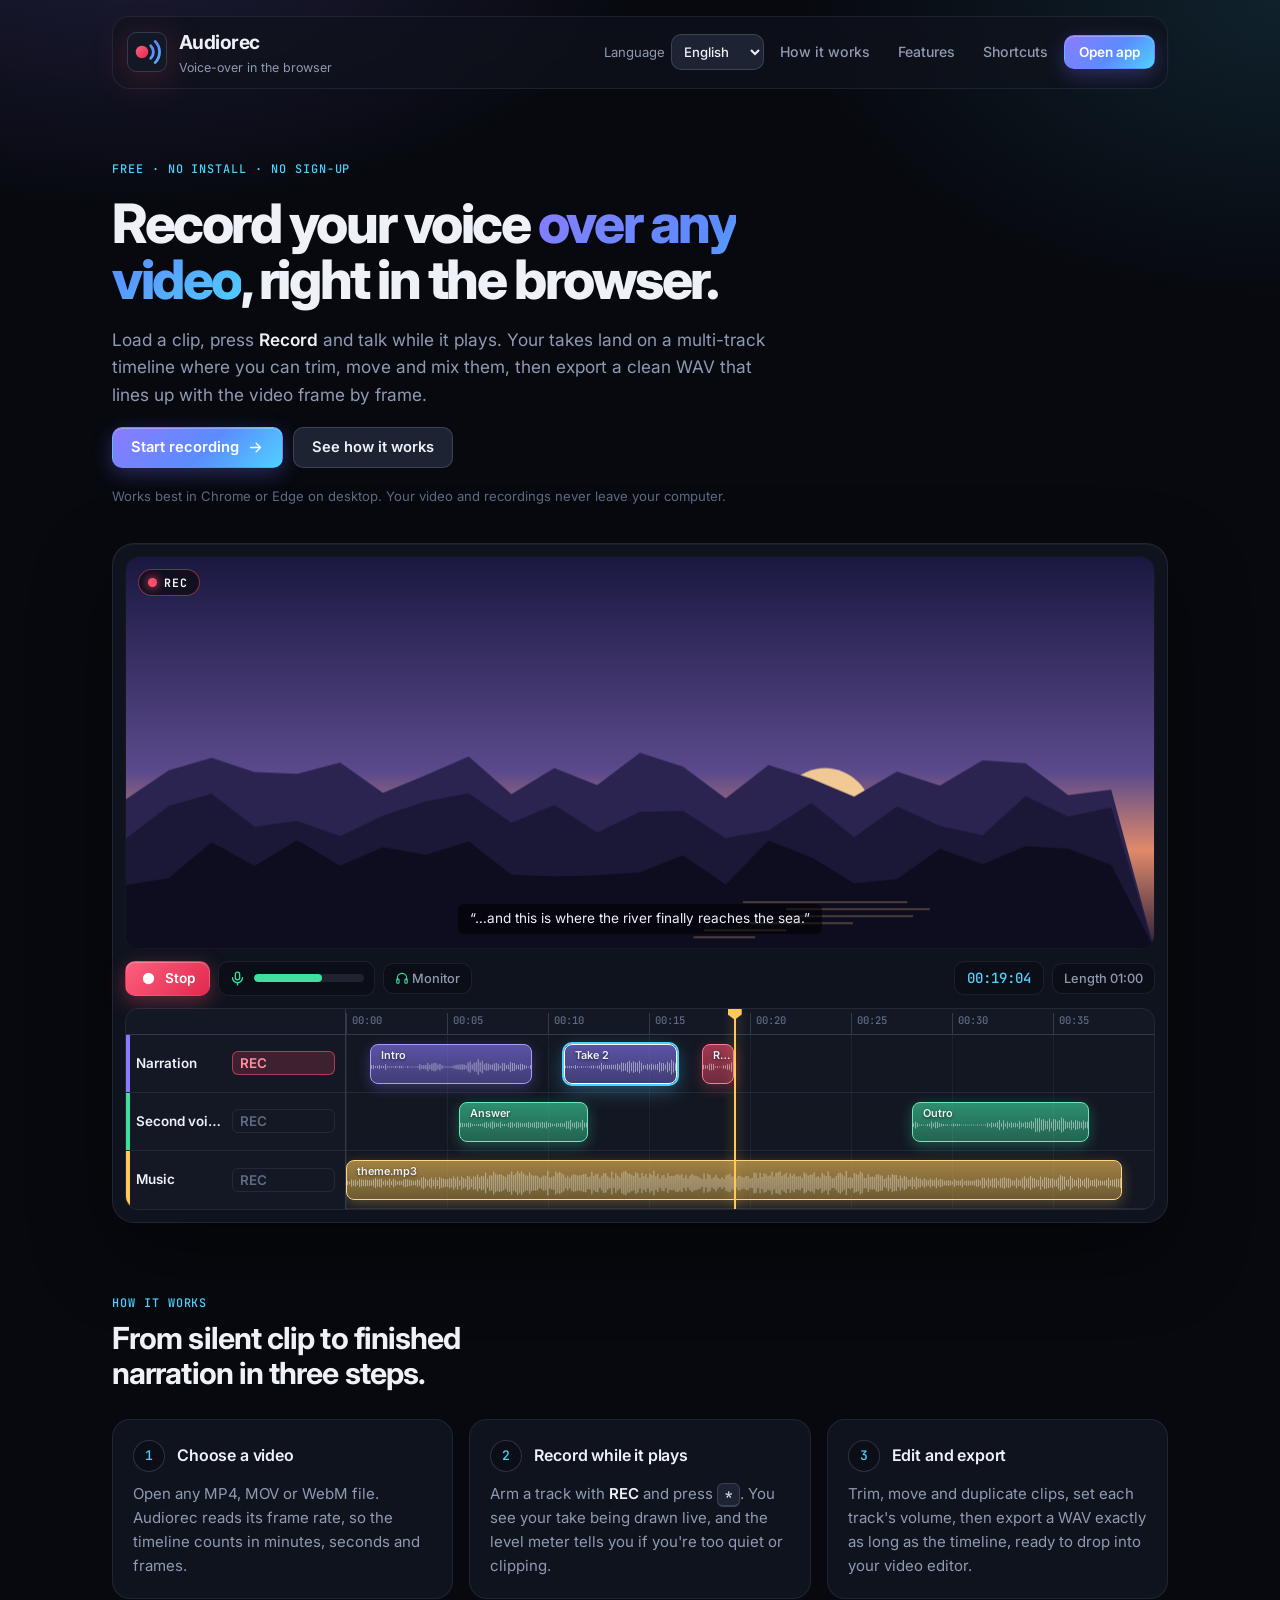
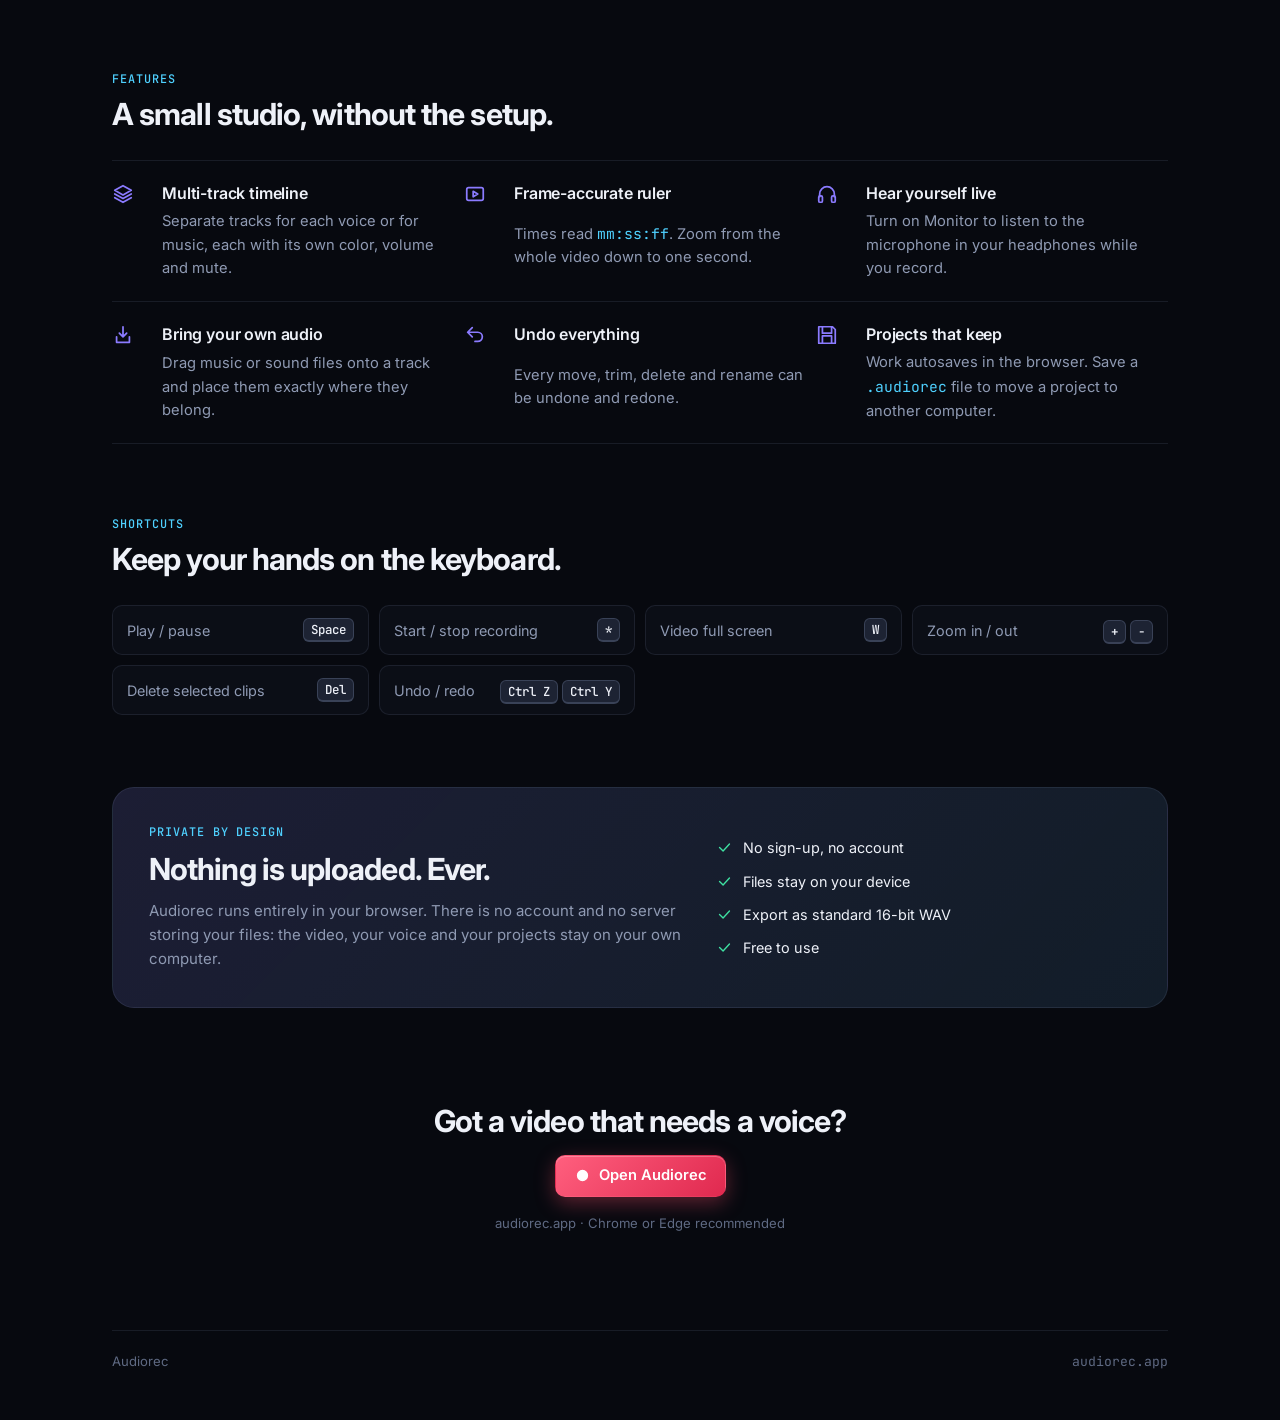
==== commit 0ce2fed2: "Add Italian, Spanish, Russian and Chinese interface translations Locale files, a language selector o" ====
--- a/index.html
+++ b/index.html
@@ -40,7 +40,10 @@
 .logo{display:block;width:40px;height:40px;flex:none;filter:drop-shadow(0 6px 18px rgba(255,77,109,.22))}
 .brand-name{font-size:1.2rem;font-weight:700;letter-spacing:-.03em;color:var(--text)}
 .brand-sub{font-size:.78rem;color:var(--subtle)}
-.nav{display:flex;align-items:center;gap:4px}
+.nav{display:flex;align-items:center;gap:4px;min-width:0}
+.language-control{display:inline-flex;align-items:center;gap:6px;white-space:nowrap;color:var(--subtle);font-size:.82rem}
+.language-control select{min-height:36px;max-width:116px;padding:6px 8px;border:1px solid var(--line-strong);border-radius:var(--radius-sm);background:var(--raised);color:var(--text);font:500 .82rem var(--font);cursor:pointer}
+.language-control select:focus-visible{outline:2px solid var(--accent);outline-offset:2px}
 .nav a.link{color:var(--subtle);text-decoration:none;font-size:.88rem;font-weight:500;padding:8px 12px;border-radius:var(--radius-sm)}
 .nav a.link:hover{color:var(--text);background:var(--raised)}
 
@@ -122,6 +125,11 @@
 
 @media (max-width:720px){
   .nav a.link{display:none}
+  .brand-sub{display:none}
+  .brand{gap:6px}.brand-name{font-size:1rem}.logo{width:34px;height:34px}
+  .topbar{gap:6px;padding:8px}
+  .language-control span{display:none}.language-control select{max-width:90px}
+  .nav .small{padding:8px 10px}
   .private{grid-template-columns:1fr}
   .mock-video{aspect-ratio:16/9}
   .mock .hide-sm{display:none}
@@ -149,36 +157,36 @@
 <div class="wrap">
   <header class="topbar">
     <div class="brand"><svg class="logo" viewBox="0 0 64 64" aria-hidden="true"><defs><linearGradient id="logo-wave" gradientUnits="userSpaceOnUse" x1="0" y1="0" x2="64" y2="64"><stop offset="0" stop-color="#8b7bff"/><stop offset=".55" stop-color="#5b8cff"/><stop offset="1" stop-color="#4fd1ff"/></linearGradient><linearGradient id="logo-dot" gradientUnits="userSpaceOnUse" x1="14" y1="22" x2="34" y2="42"><stop offset="0" stop-color="#ff5f7e"/><stop offset="1" stop-color="#e0294f"/></linearGradient></defs><rect width="64" height="64" rx="15" fill="#141824"/><rect x=".75" y=".75" width="62.5" height="62.5" rx="14.25" fill="none" stroke="#94a3c8" stroke-opacity=".28" stroke-width="1.5"/><circle cx="24" cy="32" r="10" fill="url(#logo-dot)"/><g fill="none" stroke="url(#logo-wave)" stroke-width="4.5" stroke-linecap="round"><path d="M38 22a14 14 0 0 1 0 20"/><path d="M45 15a24 24 0 0 1 0 34"/></g></svg><div><div class="brand-name">Audiorec</div><div class="brand-sub">Voice-over in the browser</div></div></div>
-    <nav class="nav"><a class="link" href="#how">How it works</a><a class="link" href="#features">Features</a><a class="link" href="#keys">Shortcuts</a><a class="button primary small" href="app/">Open app</a></nav>
+    <nav class="nav"><label class="language-control"><span>Language</span><select id="language" aria-label="Language"><option value="en">English</option><option value="it">Italiano</option><option value="es">Español</option><option value="ru">Русский</option><option value="zh">简体中文</option></select></label><a class="link" href="#how">How it works</a><a class="link" href="#features">Features</a><a class="link" href="#keys">Shortcuts</a><a class="button primary small" href="app/">Open app</a></nav>
   </header>
 
   <div class="hero">
     <div class="pitch">
       <span class="eyebrow">Free · no install · no sign-up</span>
-      <h1>Record your voice <em>over any video</em>, right in the browser.</h1>
-      <p class="lead">Load a clip, press <strong>Record</strong> and talk while it plays. Your takes land on a multi-track timeline where you can trim, move and mix them, then export a clean WAV that lines up with the video frame by frame.</p>
+      <h1 data-landing-key="hero">Record your voice <em>over any video</em>, right in the browser.</h1>
+      <p class="lead" data-landing-key="lead">Load a clip, press <strong>Record</strong> and talk while it plays. Your takes land on a multi-track timeline where you can trim, move and mix them, then export a clean WAV that lines up with the video frame by frame.</p>
       <div class="actions"><a class="button primary" href="app/">Start recording <svg class="icon"><use href="#i-arrow"/></svg></a><a class="button" href="#how">See how it works</a></div>
       <p class="note">Works best in Chrome or Edge on desktop. Your video and recordings never leave your computer.</p>
     </div>
 
-    <div class="mock" aria-label="Preview of the Audiorec editor while recording" role="img">
-      <div class="mock-video"><canvas id="scene"></canvas><span class="rec-badge">REC</span><span class="subtitle">“…and this is where the river finally reaches the sea.”</span></div>
+    <div class="mock" aria-label="Preview of the Audiorec editor while recording" role="group">
+      <div class="mock-video"><canvas id="scene"></canvas><span class="rec-badge" translate="no">REC</span><span class="subtitle">“…and this is where the river finally reaches the sea.”</span></div>
       <div class="mock-bar">
         <div class="group"><span class="button record small"><svg class="icon"><use href="#i-record"/></svg>Stop</span><span class="meter"><svg class="icon"><use href="#i-mic"/></svg><span class="meter-track"><span class="meter-fill"></span></span></span><span class="chip hide-sm"><svg class="icon" style="width:14px;height:14px;vertical-align:-2px;color:var(--ok)"><use href="#i-headphones"/></svg> Monitor</span></div>
-        <div class="group"><span class="time" id="clock">00:23:14</span><span class="chip hide-sm">Length 01:00</span></div>
+        <div class="group"><span class="time" id="clock" translate="no">00:23:14</span><span class="chip hide-sm">Length 01:00</span></div>
       </div>
       <div class="tracks">
         <div class="heads">
           <div class="ruler-spacer"></div>
-          <div class="head" style="--c:#8b7bff"><span>Narration</span><span class="rec-pill on">REC</span></div>
-          <div class="head" style="--c:#3ee0a1"><span>Second voice</span><span class="rec-pill">REC</span></div>
-          <div class="head" style="--c:#ffc857"><span>Music</span><span class="rec-pill">REC</span></div>
+          <div class="head" style="--c:#8b7bff"><span>Narration</span><span class="rec-pill on" translate="no">REC</span></div>
+          <div class="head" style="--c:#3ee0a1"><span>Second voice</span><span class="rec-pill" translate="no">REC</span></div>
+          <div class="head" style="--c:#ffc857"><span>Music</span><span class="rec-pill" translate="no">REC</span></div>
         </div>
         <div class="timeline" id="timeline">
-          <div class="ruler"><span class="tick" style="left:0">00:00</span><span class="tick" style="left:12.5%">00:05</span><span class="tick" style="left:25%">00:10</span><span class="tick" style="left:37.5%">00:15</span><span class="tick" style="left:50%">00:20</span><span class="tick" style="left:62.5%">00:25</span><span class="tick" style="left:75%">00:30</span><span class="tick" style="left:87.5%">00:35</span></div>
+          <div class="ruler" translate="no"><span class="tick" style="left:0">00:00</span><span class="tick" style="left:12.5%">00:05</span><span class="tick" style="left:25%">00:10</span><span class="tick" style="left:37.5%">00:15</span><span class="tick" style="left:50%">00:20</span><span class="tick" style="left:62.5%">00:25</span><span class="tick" style="left:75%">00:30</span><span class="tick" style="left:87.5%">00:35</span></div>
           <div class="lane" style="--c:#8b7bff"><div class="clip" style="left:3%;width:20%"><canvas data-seed="3"></canvas><b>Intro</b></div><div class="clip selected" style="left:27%;width:14%"><canvas data-seed="7"></canvas><b>Take 2</b></div><div class="clip live" id="live" style="left:44%;width:14%"><canvas data-seed="11"></canvas><b>Recording…</b></div></div>
           <div class="lane" style="--c:#3ee0a1"><div class="clip" style="left:14%;width:16%"><canvas data-seed="5"></canvas><b>Answer</b></div><div class="clip" style="left:70%;width:22%"><canvas data-seed="9"></canvas><b>Outro</b></div></div>
-          <div class="lane" style="--c:#ffc857"><div class="clip" style="left:0;width:96%"><canvas data-seed="2" data-dense="1"></canvas><b>theme.mp3</b></div></div>
+          <div class="lane" style="--c:#ffc857"><div class="clip" style="left:0;width:96%"><canvas data-seed="2" data-dense="1"></canvas><b translate="no">theme.mp3</b></div></div>
           <div class="playhead" id="playhead"></div>
         </div>
       </div>
@@ -188,9 +196,9 @@
   <section id="how">
     <div class="section-head"><span class="eyebrow">How it works</span><h2>From silent clip to finished narration in three steps.</h2></div>
     <div class="steps">
-      <div class="step"><div class="step-top"><span class="step-num">1</span><h3>Choose a video</h3></div><p>Open any MP4, MOV or WebM file. Audiorec reads its frame rate, so the timeline counts in minutes, seconds and frames.</p></div>
-      <div class="step"><div class="step-top"><span class="step-num">2</span><h3>Record while it plays</h3></div><p>Arm a track with <strong>REC</strong> and press <kbd>*</kbd>. You see your take being drawn live, and the level meter tells you if you're too quiet or clipping.</p></div>
-      <div class="step"><div class="step-top"><span class="step-num">3</span><h3>Edit and export</h3></div><p>Trim, move and duplicate clips, set each track's volume, then export a WAV exactly as long as the timeline, ready to drop into your video editor.</p></div>
+      <div class="step"><div class="step-top"><span class="step-num" translate="no">1</span><h3>Choose a video</h3></div><p>Open any MP4, MOV or WebM file. Audiorec reads its frame rate, so the timeline counts in minutes, seconds and frames.</p></div>
+      <div class="step"><div class="step-top"><span class="step-num" translate="no">2</span><h3>Record while it plays</h3></div><p data-landing-key="step-record">Arm a track with <strong>REC</strong> and press <kbd>*</kbd>. You see your take being drawn live, and the level meter tells you if you're too quiet or clipping.</p></div>
+      <div class="step"><div class="step-top"><span class="step-num" translate="no">3</span><h3>Edit and export</h3></div><p>Trim, move and duplicate clips, set each track's volume, then export a WAV exactly as long as the timeline, ready to drop into your video editor.</p></div>
     </div>
   </section>
 
@@ -198,23 +206,23 @@
     <div class="section-head"><span class="eyebrow">Features</span><h2>A small studio, without the setup.</h2></div>
     <div class="features">
       <div class="feature"><svg class="icon"><use href="#i-layers"/></svg><h3>Multi-track timeline</h3><p>Separate tracks for each voice or for music, each with its own color, volume and mute.</p></div>
-      <div class="feature"><svg class="icon"><use href="#i-video"/></svg><h3>Frame-accurate ruler</h3><p>Times read <span style="font-family:var(--mono);color:var(--accent-2)">mm:ss:ff</span>. Zoom from the whole video down to one second.</p></div>
+      <div class="feature"><svg class="icon"><use href="#i-video"/></svg><h3>Frame-accurate ruler</h3><p data-landing-key="frames">Times read <span style="font-family:var(--mono);color:var(--accent-2)">mm:ss:ff</span>. Zoom from the whole video down to one second.</p></div>
       <div class="feature"><svg class="icon"><use href="#i-headphones"/></svg><h3>Hear yourself live</h3><p>Turn on Monitor to listen to the microphone in your headphones while you record.</p></div>
       <div class="feature"><svg class="icon"><use href="#i-import"/></svg><h3>Bring your own audio</h3><p>Drag music or sound files onto a track and place them exactly where they belong.</p></div>
       <div class="feature"><svg class="icon"><use href="#i-undo"/></svg><h3>Undo everything</h3><p>Every move, trim, delete and rename can be undone and redone.</p></div>
-      <div class="feature"><svg class="icon"><use href="#i-save"/></svg><h3>Projects that keep</h3><p>Work autosaves in the browser. Save a <span style="font-family:var(--mono);color:var(--accent-2)">.audiorec</span> file to move a project to another computer.</p></div>
+      <div class="feature"><svg class="icon"><use href="#i-save"/></svg><h3>Projects that keep</h3><p data-landing-key="projects">Work autosaves in the browser. Save a <span style="font-family:var(--mono);color:var(--accent-2)">.audiorec</span> file to move a project to another computer.</p></div>
     </div>
   </section>
 
   <section id="keys">
     <div class="section-head"><span class="eyebrow">Shortcuts</span><h2>Keep your hands on the keyboard.</h2></div>
     <div class="shortcuts">
-      <div class="shortcut">Play / pause <kbd>Space</kbd></div>
-      <div class="shortcut">Start / stop recording <kbd>*</kbd></div>
-      <div class="shortcut">Video full screen <kbd>W</kbd></div>
-      <div class="shortcut">Zoom in / out <span><kbd>+</kbd> <kbd>-</kbd></span></div>
-      <div class="shortcut">Delete selected clips <kbd>Del</kbd></div>
-      <div class="shortcut">Undo / redo <span><kbd>Ctrl Z</kbd> <kbd>Ctrl Y</kbd></span></div>
+      <div class="shortcut" data-landing-key="shortcut-play">Play / pause <kbd>Space</kbd></div>
+      <div class="shortcut" data-landing-key="shortcut-record">Start / stop recording <kbd>*</kbd></div>
+      <div class="shortcut" data-landing-key="shortcut-fullscreen">Video full screen <kbd>W</kbd></div>
+      <div class="shortcut" data-landing-key="shortcut-zoom">Zoom in / out <span><kbd>+</kbd> <kbd>-</kbd></span></div>
+      <div class="shortcut" data-landing-key="shortcut-delete">Delete selected clips <kbd>Del</kbd></div>
+      <div class="shortcut" data-landing-key="shortcut-undo">Undo / redo <span><kbd>Ctrl Z</kbd> <kbd>Ctrl Y</kbd></span></div>
     </div>
   </section>
 
@@ -239,7 +247,99 @@
 
 <script>
 (() => {
-  const css = n => getComputedStyle(document.documentElement).getPropertyValue(n).trim();
+  // Keep the landing page self-contained: only its own visible copy is translated here.
+  const LANDING = {
+    it: {
+      'Voice-over in the browser':'Voice-over nel browser','Language':'Lingua','How it works':'Come funziona','Features':'Funzioni','Shortcuts':'Scorciatoie','Open app':'Apri app','Free · no install · no sign-up':'Gratis · senza installazione · senza registrazione',
+      'Start recording':'Inizia a registrare','See how it works':'Scopri come funziona','Works best in Chrome or Edge on desktop. Your video and recordings never leave your computer.':'Funziona meglio su Chrome o Edge per desktop. Video e registrazioni restano sul tuo computer.',
+      'Stop':'Interrompi','Monitor':'Ascolto','Length 01:00':'Durata 01:00','Narration':'Narrazione','Second voice':'Seconda voce','Music':'Musica','Recording…':'Registrazione…',
+      'From silent clip to finished narration in three steps.':'Dal video muto alla narrazione completa in tre passi.','Choose a video':'Scegli un video','Open any MP4, MOV or WebM file. Audiorec reads its frame rate, so the timeline counts in minutes, seconds and frames.':'Apri un file MP4, MOV o WebM. Audiorec legge la frequenza dei fotogrammi e mostra minuti, secondi e fotogrammi sulla timeline.',
+      'Record while it plays':'Registra durante la riproduzione','Edit and export':'Modifica ed esporta',"Trim, move and duplicate clips, set each track's volume, then export a WAV exactly as long as the timeline, ready to drop into your video editor.":'Rifila, sposta e duplica le clip, regola il volume delle tracce ed esporta un WAV della stessa durata della timeline, pronto per il montaggio video.',
+      'A small studio, without the setup.':'Un piccolo studio, senza configurazione.','Multi-track timeline':'Timeline multitraccia','Separate tracks for each voice or for music, each with its own color, volume and mute.':'Tracce separate per ogni voce o brano musicale, ciascuna con colore, volume e disattivazione audio.',
+      'Frame-accurate ruler':'Righello preciso al fotogramma','Hear yourself live':'Ascoltati in diretta','Turn on Monitor to listen to the microphone in your headphones while you record.':'Attiva l’ascolto per sentire il microfono nelle cuffie mentre registri.','Bring your own audio':'Importa il tuo audio','Drag music or sound files onto a track and place them exactly where they belong.':'Trascina musica o file audio su una traccia e posizionali dove vuoi.',
+      'Undo everything':'Annulla ogni modifica','Every move, trim, delete and rename can be undone and redone.':'Puoi annullare e ripetere spostamenti, tagli, eliminazioni e rinomine.','Projects that keep':'Progetti che restano',
+      'Keep your hands on the keyboard.':'Lavora con la tastiera.','Private by design':'Privacy integrata','Nothing is uploaded. Ever.':'Nessun caricamento. Mai.','Audiorec runs entirely in your browser. There is no account and no server storing your files: the video, your voice and your projects stay on your own computer.':'Audiorec funziona interamente nel browser. Nessun account o server conserva i tuoi file: video, voce e progetti restano sul tuo computer.',
+      'No sign-up, no account':'Nessuna registrazione o account','Files stay on your device':'I file restano sul tuo dispositivo','Export as standard 16-bit WAV':'Esporta in WAV standard a 16 bit','Free to use':'Uso gratuito','Got a video that needs a voice?':'Hai un video a cui dare voce?','Open Audiorec':'Apri Audiorec','audiorec.app · Chrome or Edge recommended':'audiorec.app · Consigliati Chrome o Edge',
+      'Preview of the Audiorec editor while recording':'Anteprima di Audiorec durante la registrazione','Record your voice over any video, right in the browser. Multi-track timeline, frame-accurate ruler, WAV export. Free, no sign-up, nothing uploaded.':'Registra la tua voce sopra qualsiasi video nel browser. Timeline multitraccia, precisione al fotogramma, esportazione WAV. Gratis, senza account o caricamenti.',
+      hero:'Registra la tua voce <em>sopra qualsiasi video</em>, direttamente nel browser.',lead:'Carica un video, premi <strong>Registra</strong> e parla durante la riproduzione. Le registrazioni finiscono in una timeline multitraccia: puoi rifilarle, spostarle e mixarle, poi esportare un WAV sincronizzato fotogramma per fotogramma.',
+      'step-record':'Attiva <strong>REC</strong> su una traccia e premi <kbd>*</kbd>. Vedrai la registrazione comparire in tempo reale; il livello indica se la voce è troppo bassa o distorta.',frames:'I tempi sono in <span style="font-family:var(--mono);color:var(--accent-2)">mm:ss:ff</span>. Puoi ingrandire la timeline fino a mostrare un solo secondo.',projects:'Il lavoro viene salvato automaticamente nel browser. Salva un file <span style="font-family:var(--mono);color:var(--accent-2)">.audiorec</span> per trasferire il progetto su un altro computer.',
+      'shortcut-play':'Riproduci / pausa <kbd>Space</kbd>','shortcut-record':'Avvia / interrompi registrazione <kbd>*</kbd>','shortcut-fullscreen':'Video a schermo intero <kbd>W</kbd>','shortcut-zoom':'Zoom avanti / indietro <span><kbd>+</kbd> <kbd>-</kbd></span>','shortcut-delete':'Elimina clip selezionate <kbd>Del</kbd>','shortcut-undo':'Annulla / ripeti <span><kbd>Ctrl Z</kbd> <kbd>Ctrl Y</kbd></span>'
+    },
+    es: {
+      'Voice-over in the browser':'Locución en el navegador','Language':'Idioma','How it works':'Cómo funciona','Features':'Funciones','Shortcuts':'Atajos','Open app':'Abrir app','Free · no install · no sign-up':'Gratis · sin instalación · sin registro',
+      'Start recording':'Empezar a grabar','See how it works':'Descubre cómo funciona','Works best in Chrome or Edge on desktop. Your video and recordings never leave your computer.':'Funciona mejor en Chrome o Edge de escritorio. Tus vídeos y grabaciones nunca salen de tu equipo.',
+      'Stop':'Detener','Monitor':'Monitor','Length 01:00':'Duración 01:00','Narration':'Narración','Second voice':'Segunda voz','Music':'Música','Recording…':'Grabando…',
+      'From silent clip to finished narration in three steps.':'De un vídeo mudo a una narración terminada en tres pasos.','Choose a video':'Elige un vídeo','Open any MP4, MOV or WebM file. Audiorec reads its frame rate, so the timeline counts in minutes, seconds and frames.':'Abre un archivo MP4, MOV o WebM. Audiorec lee su frecuencia de imagen para mostrar minutos, segundos y fotogramas en la línea de tiempo.',
+      'Record while it plays':'Graba durante la reproducción','Edit and export':'Edita y exporta',"Trim, move and duplicate clips, set each track's volume, then export a WAV exactly as long as the timeline, ready to drop into your video editor.":'Recorta, mueve y duplica clips, ajusta el volumen de cada pista y exporta un WAV con la misma duración que la línea de tiempo, listo para tu editor de vídeo.',
+      'A small studio, without the setup.':'Un pequeño estudio sin complicaciones.','Multi-track timeline':'Línea de tiempo multipista','Separate tracks for each voice or for music, each with its own color, volume and mute.':'Pistas independientes para voces y música, cada una con su color, volumen y control de silencio.',
+      'Frame-accurate ruler':'Regla precisa al fotograma','Hear yourself live':'Escúchate en directo','Turn on Monitor to listen to the microphone in your headphones while you record.':'Activa la escucha del micrófono con auriculares mientras grabas.','Bring your own audio':'Importa tus audios','Drag music or sound files onto a track and place them exactly where they belong.':'Arrastra música o archivos de sonido a una pista y colócalos donde quieras.',
+      'Undo everything':'Deshaz cualquier cambio','Every move, trim, delete and rename can be undone and redone.':'Puedes deshacer y rehacer desplazamientos, recortes, eliminaciones y cambios de nombre.','Projects that keep':'Proyectos que perduran',
+      'Keep your hands on the keyboard.':'Trabaja desde el teclado.','Private by design':'Privacidad desde el diseño','Nothing is uploaded. Ever.':'No se sube nada. Nunca.','Audiorec runs entirely in your browser. There is no account and no server storing your files: the video, your voice and your projects stay on your own computer.':'Audiorec funciona íntegramente en el navegador. No hay cuentas ni servidores que guarden tus archivos: tu vídeo, tu voz y tus proyectos permanecen en tu equipo.',
+      'No sign-up, no account':'Sin registro ni cuenta','Files stay on your device':'Los archivos permanecen en tu dispositivo','Export as standard 16-bit WAV':'Exportación WAV estándar de 16 bits','Free to use':'Uso gratuito','Got a video that needs a voice?':'¿Tienes un vídeo que necesita voz?','Open Audiorec':'Abrir Audiorec','audiorec.app · Chrome or Edge recommended':'audiorec.app · Se recomienda Chrome o Edge',
+      'Preview of the Audiorec editor while recording':'Vista previa del editor Audiorec durante la grabación','Record your voice over any video, right in the browser. Multi-track timeline, frame-accurate ruler, WAV export. Free, no sign-up, nothing uploaded.':'Graba tu voz sobre cualquier vídeo en el navegador. Línea de tiempo multipista, precisión al fotograma y exportación WAV. Gratis y sin subir archivos.',
+      hero:'Graba tu voz <em>sobre cualquier vídeo</em> directamente en el navegador.',lead:'Carga un vídeo, pulsa <strong>Grabar</strong> y habla mientras se reproduce. Tus tomas aparecen en una línea de tiempo multipista: recórtalas, muévelas y mézclalas para exportar un WAV sincronizado fotograma a fotograma.',
+      'step-record':'Activa <strong>REC</strong> en una pista y pulsa <kbd>*</kbd>. Verás tu toma en tiempo real; el medidor te indicará si la voz es demasiado baja o se satura.',frames:'Los tiempos se muestran en <span style="font-family:var(--mono);color:var(--accent-2)">mm:ss:ff</span>. Amplía la línea de tiempo hasta ver un solo segundo.',projects:'El trabajo se guarda automáticamente en el navegador. Guarda un archivo <span style="font-family:var(--mono);color:var(--accent-2)">.audiorec</span> para llevar tu proyecto a otro ordenador.',
+      'shortcut-play':'Reproducir / pausar <kbd>Space</kbd>','shortcut-record':'Iniciar / detener grabación <kbd>*</kbd>','shortcut-fullscreen':'Vídeo a pantalla completa <kbd>W</kbd>','shortcut-zoom':'Ampliar / reducir <span><kbd>+</kbd> <kbd>-</kbd></span>','shortcut-delete':'Eliminar clips seleccionados <kbd>Del</kbd>','shortcut-undo':'Deshacer / rehacer <span><kbd>Ctrl Z</kbd> <kbd>Ctrl Y</kbd></span>'
+    },
+    ru: {
+      'Voice-over in the browser':'Озвучка в браузере','Language':'Язык','How it works':'Как это работает','Features':'Возможности','Shortcuts':'Горячие клавиши','Open app':'Открыть приложение','Free · no install · no sign-up':'Бесплатно · без установки · без регистрации',
+      'Start recording':'Начать запись','See how it works':'Как это работает','Works best in Chrome or Edge on desktop. Your video and recordings never leave your computer.':'Лучше всего работает в Chrome или Edge на компьютере. Видео и записи остаются на вашем устройстве.',
+      'Stop':'Остановить','Monitor':'Монитор','Length 01:00':'Длина 01:00','Narration':'Озвучка','Second voice':'Второй голос','Music':'Музыка','Recording…':'Запись…',
+      'From silent clip to finished narration in three steps.':'От немого видео до готовой озвучки за три шага.','Choose a video':'Выберите видео','Open any MP4, MOV or WebM file. Audiorec reads its frame rate, so the timeline counts in minutes, seconds and frames.':'Откройте MP4, MOV или WebM. Audiorec определит частоту кадров и покажет минуты, секунды и кадры на временной шкале.',
+      'Record while it plays':'Записывайте во время просмотра','Edit and export':'Редактируйте и экспортируйте',"Trim, move and duplicate clips, set each track's volume, then export a WAV exactly as long as the timeline, ready to drop into your video editor.":'Обрезайте, перемещайте и дублируйте клипы, настраивайте громкость дорожек и экспортируйте WAV нужной длины для монтажа видео.',
+      'A small studio, without the setup.':'Небольшая студия без сложной настройки.','Multi-track timeline':'Многодорожечная шкала','Separate tracks for each voice or for music, each with its own color, volume and mute.':'Отдельные дорожки для голосов и музыки, каждая со своим цветом, громкостью и отключением звука.',
+      'Frame-accurate ruler':'Линейка с точностью до кадра','Hear yourself live':'Слушайте себя в реальном времени','Turn on Monitor to listen to the microphone in your headphones while you record.':'Включите прослушивание микрофона в наушниках во время записи.','Bring your own audio':'Импортируйте аудио','Drag music or sound files onto a track and place them exactly where they belong.':'Перетащите музыку или звуковые файлы на дорожку в нужное место.',
+      'Undo everything':'Отменяйте любые изменения','Every move, trim, delete and rename can be undone and redone.':'Любое перемещение, обрезку, удаление и переименование можно отменить или повторить.','Projects that keep':'Проекты сохраняются',
+      'Keep your hands on the keyboard.':'Управляйте с клавиатуры.','Private by design':'Конфиденциальность по умолчанию','Nothing is uploaded. Ever.':'Ничего не загружается на сервер.','Audiorec runs entirely in your browser. There is no account and no server storing your files: the video, your voice and your projects stay on your own computer.':'Audiorec полностью работает в браузере. Аккаунт и сервер для хранения файлов не нужны: видео, голос и проекты остаются на вашем компьютере.',
+      'No sign-up, no account':'Без регистрации и аккаунта','Files stay on your device':'Файлы остаются на вашем устройстве','Export as standard 16-bit WAV':'Экспорт в стандартный 16-битный WAV','Free to use':'Бесплатно','Got a video that needs a voice?':'Есть видео, которому нужен голос?','Open Audiorec':'Открыть Audiorec','audiorec.app · Chrome or Edge recommended':'audiorec.app · Рекомендуются Chrome или Edge',
+      'Preview of the Audiorec editor while recording':'Предпросмотр редактора Audiorec во время записи','Record your voice over any video, right in the browser. Multi-track timeline, frame-accurate ruler, WAV export. Free, no sign-up, nothing uploaded.':'Записывайте голос поверх видео в браузере. Многодорожечная шкала, точность до кадра и экспорт WAV. Бесплатно, без аккаунта и загрузки файлов.',
+      hero:'Записывайте голос <em>поверх любого видео</em> прямо в браузере.',lead:'Загрузите видео, нажмите <strong>Записать</strong> и говорите во время воспроизведения. Записи появятся на многодорожечной шкале: обрезайте, перемещайте и микшируйте их, затем экспортируйте WAV с точной синхронизацией по кадрам.',
+      'step-record':'Включите <strong>REC</strong> на дорожке и нажмите <kbd>*</kbd>. Запись появится в реальном времени, а индикатор покажет слишком тихий или перегруженный звук.',frames:'Время отображается как <span style="font-family:var(--mono);color:var(--accent-2)">mm:ss:ff</span>. Увеличьте масштаб до одной секунды.',projects:'Работа автоматически сохраняется в браузере. Сохраните файл <span style="font-family:var(--mono);color:var(--accent-2)">.audiorec</span>, чтобы перенести проект на другой компьютер.',
+      'shortcut-play':'Воспроизвести / пауза <kbd>Space</kbd>','shortcut-record':'Начать / остановить запись <kbd>*</kbd>','shortcut-fullscreen':'Полный экран <kbd>W</kbd>','shortcut-zoom':'Увеличить / уменьшить <span><kbd>+</kbd> <kbd>-</kbd></span>','shortcut-delete':'Удалить выбранные клипы <kbd>Del</kbd>','shortcut-undo':'Отменить / повторить <span><kbd>Ctrl Z</kbd> <kbd>Ctrl Y</kbd></span>'
+    },
+    zh: {
+      'Voice-over in the browser':'浏览器中的配音工具','Language':'语言','How it works':'使用方法','Features':'功能','Shortcuts':'快捷键','Open app':'打开应用','Free · no install · no sign-up':'免费 · 无需安装 · 无需注册',
+      'Start recording':'开始录音','See how it works':'了解使用方法','Works best in Chrome or Edge on desktop. Your video and recordings never leave your computer.':'建议在桌面版 Chrome 或 Edge 中使用。视频和录音始终保留在本机。',
+      'Stop':'停止','Monitor':'监听','Length 01:00':'时长 01:00','Narration':'旁白','Second voice':'第二人声','Music':'音乐','Recording…':'录音中…',
+      'From silent clip to finished narration in three steps.':'只需三步，为视频完成配音。','Choose a video':'选择视频','Open any MP4, MOV or WebM file. Audiorec reads its frame rate, so the timeline counts in minutes, seconds and frames.':'打开 MP4、MOV 或 WebM 文件。Audiorec 会读取帧率，在时间线上显示分、秒和帧。',
+      'Record while it plays':'边播放边录音','Edit and export':'编辑并导出',"Trim, move and duplicate clips, set each track's volume, then export a WAV exactly as long as the timeline, ready to drop into your video editor.":'修剪、移动或复制片段，调整各音轨音量，然后导出与时间线等长的 WAV 文件，用于视频剪辑。',
+      'A small studio, without the setup.':'无需复杂设置的小型录音室。','Multi-track timeline':'多音轨时间线','Separate tracks for each voice or for music, each with its own color, volume and mute.':'为不同人声或音乐使用独立音轨，每条音轨都能设置颜色、音量和静音。',
+      'Frame-accurate ruler':'精确到帧的标尺','Hear yourself live':'实时监听','Turn on Monitor to listen to the microphone in your headphones while you record.':'录音时开启监听，通过耳机听取麦克风声音。','Bring your own audio':'导入自己的音频','Drag music or sound files onto a track and place them exactly where they belong.':'将音乐或音效文件拖到音轨上的指定位置。',
+      'Undo everything':'随时撤销','Every move, trim, delete and rename can be undone and redone.':'移动、修剪、删除和重命名操作都可以撤销或重做。','Projects that keep':'项目自动保存',
+      'Keep your hands on the keyboard.':'用键盘轻松操作。','Private by design':'保护隐私','Nothing is uploaded. Ever.':'文件永不上传。','Audiorec runs entirely in your browser. There is no account and no server storing your files: the video, your voice and your projects stay on your own computer.':'Audiorec 完全在浏览器中运行。无需账户，也没有服务器保存文件：视频、录音和项目都留在您的电脑上。',
+      'No sign-up, no account':'无需注册或账户','Files stay on your device':'文件保存在本机','Export as standard 16-bit WAV':'导出标准 16 位 WAV','Free to use':'免费使用','Got a video that needs a voice?':'想为视频添加配音？','Open Audiorec':'打开 Audiorec','audiorec.app · Chrome or Edge recommended':'audiorec.app · 建议使用 Chrome 或 Edge',
+      'Preview of the Audiorec editor while recording':'Audiorec 录音时的编辑器预览','Record your voice over any video, right in the browser. Multi-track timeline, frame-accurate ruler, WAV export. Free, no sign-up, nothing uploaded.':'在浏览器中为任意视频录制配音。多音轨时间线、精确到帧的标尺和 WAV 导出。免费、无需注册、文件不上传。',
+      hero:'直接在浏览器中<em>为任意视频配音</em>。',lead:'加载视频，点击<strong>录音</strong>并在播放时讲话。录音会出现在多音轨时间线上；修剪、移动和混音后，导出与视频逐帧同步的 WAV 文件。',
+      'step-record':'在音轨上开启 <strong>REC</strong>，按 <kbd>*</kbd> 开始录音。录音会实时显示，电平表会提示音量过低或削波。',frames:'时间显示为 <span style="font-family:var(--mono);color:var(--accent-2)">mm:ss:ff</span>。缩放时间线，最小可显示一秒。',projects:'工作会自动保存在浏览器中。保存 <span style="font-family:var(--mono);color:var(--accent-2)">.audiorec</span> 文件，即可在另一台电脑上继续编辑。',
+      'shortcut-play':'播放 / 暂停 <kbd>Space</kbd>','shortcut-record':'开始 / 停止录音 <kbd>*</kbd>','shortcut-fullscreen':'视频全屏 <kbd>W</kbd>','shortcut-zoom':'放大 / 缩小 <span><kbd>+</kbd> <kbd>-</kbd></span>','shortcut-delete':'删除选中片段 <kbd>Del</kbd>','shortcut-undo':'撤销 / 重做 <span><kbd>Ctrl Z</kbd> <kbd>Ctrl Y</kbd></span>'
+    },
+  };
+  const select = document.getElementById('language');
+  const supported = ['en', ...Object.keys(LANDING)];
+  const base = code => code?.toLowerCase().split('-')[0];
+  let saved = null;
+  try { saved = localStorage.getItem('audiorec-language'); } catch {}
+  const language = [saved, ...(navigator.languages || [navigator.language])].map(base).find(code => supported.includes(code)) || 'en';
+  const original = new Map();
+  const normalize = text => text.replace(/\s+/g, ' ').trim();
+  const walker = document.createTreeWalker(document.body, NodeFilter.SHOW_TEXT, { acceptNode: node => node.parentElement.closest('svg, script, style, select, [data-landing-key], [translate="no"]') ? NodeFilter.FILTER_REJECT : NodeFilter.FILTER_ACCEPT });
+  for (let node; (node = walker.nextNode());) { const key = normalize(node.data); if (key) original.set(node, { key, english: node.data }); }
+  const attrs = [...document.querySelectorAll('[aria-label], meta[name="description"]')].map(element => [element, element.hasAttribute('aria-label') ? 'aria-label' : 'content', element.getAttribute(element.hasAttribute('aria-label') ? 'aria-label' : 'content')]);
+  const title = document.title;
+  function render(code) {
+    const strings = LANDING[code] || {};
+    document.documentElement.lang = code;
+    document.title = code === 'en' ? title : `Audiorec · ${strings['Voice-over in the browser']}`;
+    select.value = code;
+    for (const [node, { key, english }] of original) node.data = english.replace(english.trim(), strings[key] || key);
+    for (const [element, name, key] of attrs) element.setAttribute(name, strings[key] || key);
+    for (const element of document.querySelectorAll('[data-landing-key]')) {
+      const english = element.dataset.english || (element.dataset.english = element.innerHTML);
+      element.innerHTML = strings[element.dataset.landingKey] || english;
+    }
+  }
+  render(language);
+  select.addEventListener('change', () => { const code = select.value; try { localStorage.setItem('audiorec-language', code); } catch {} render(code); });
   const rand = seed => () => (seed = (seed * 16807) % 2147483647) / 2147483647;
   function wave(canvas) {
     const box = canvas.getBoundingClientRect(), dpr = devicePixelRatio || 1;
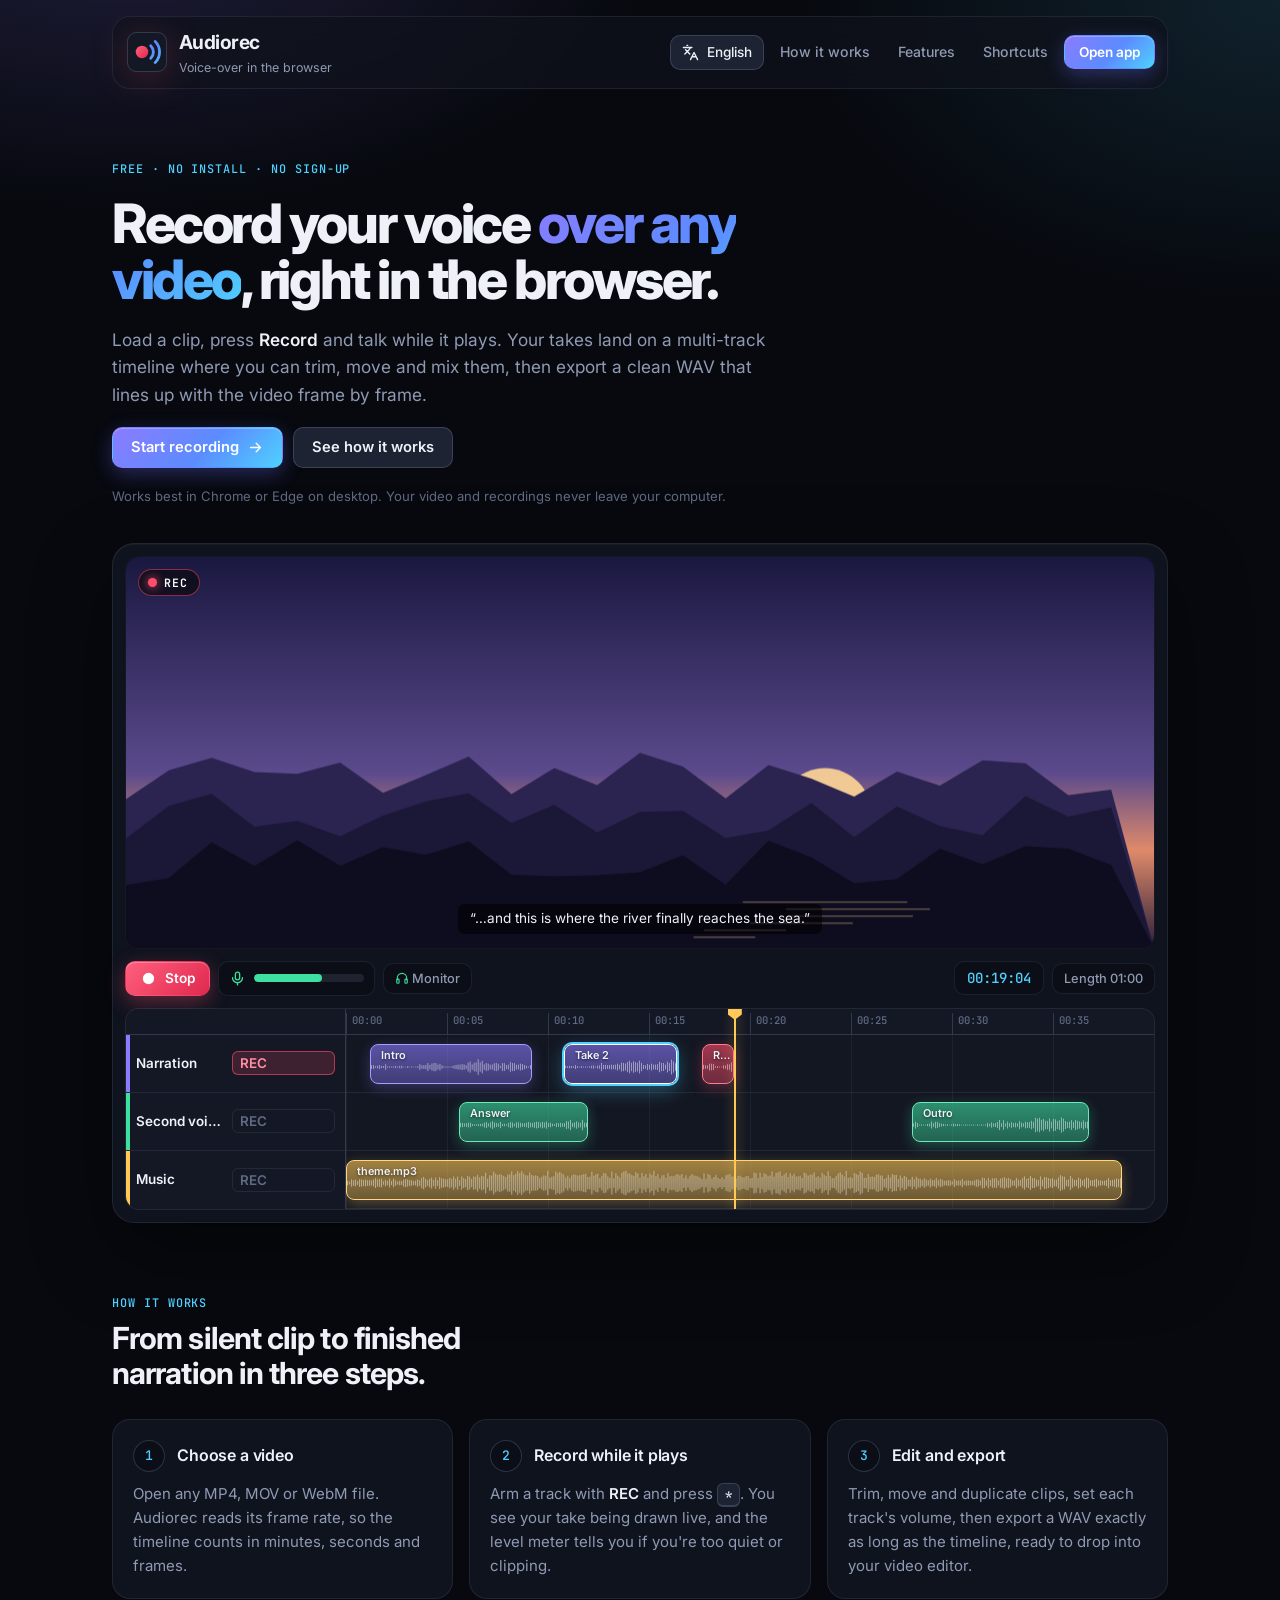
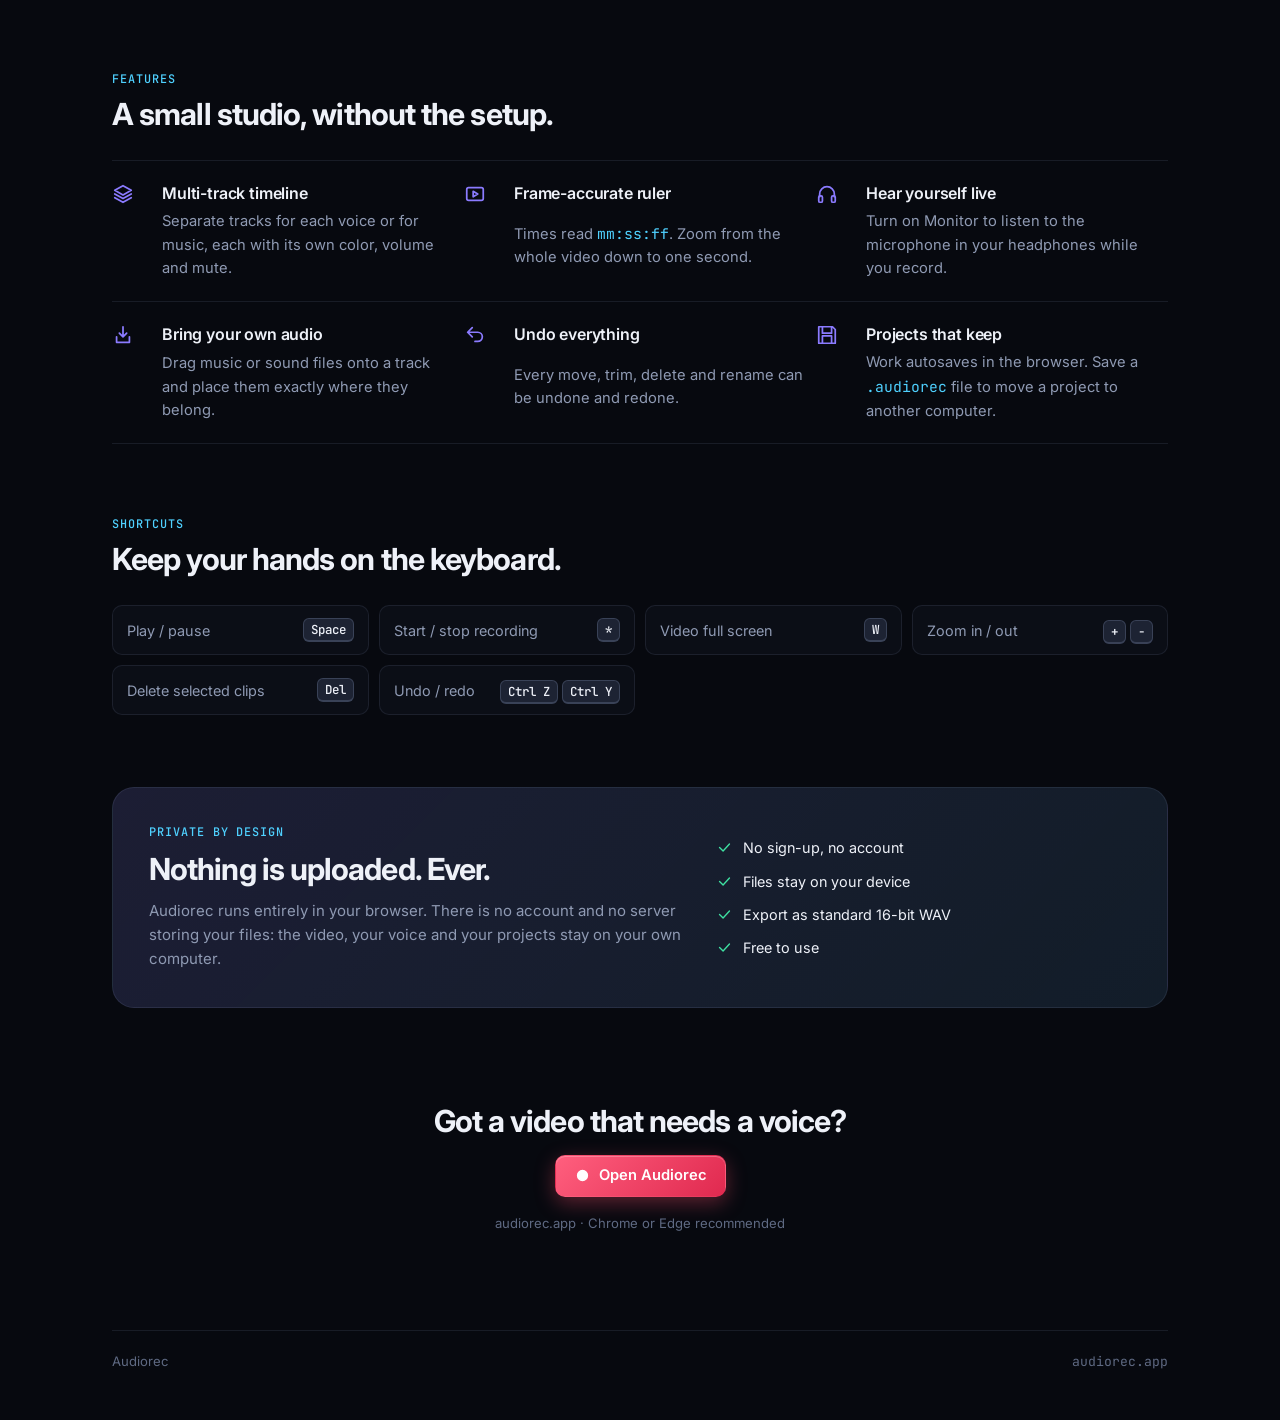
==== commit 1b54c294: "Use the app's language menu on the homepage The homepage language <select> becomes the same control " ====
--- a/index.html
+++ b/index.html
@@ -41,9 +41,17 @@
 .brand-name{font-size:1.2rem;font-weight:700;letter-spacing:-.03em;color:var(--text)}
 .brand-sub{font-size:.78rem;color:var(--subtle)}
 .nav{display:flex;align-items:center;gap:4px;min-width:0}
-.language-control{display:inline-flex;align-items:center;gap:6px;white-space:nowrap;color:var(--subtle);font-size:.82rem}
-.language-control select{min-height:36px;max-width:116px;padding:6px 8px;border:1px solid var(--line-strong);border-radius:var(--radius-sm);background:var(--raised);color:var(--text);font:500 .82rem var(--font);cursor:pointer}
-.language-control select:focus-visible{outline:2px solid var(--accent);outline-offset:2px}
+/* Language: same button + popover menu as the app header (translate icon, current language name, ✓ on the current one). */
+.language-button{display:inline-flex;align-items:center;justify-content:center;gap:8px;flex:none;padding:8px 11px;font:500 .85rem/1.2 var(--font);color:var(--text);background:var(--raised);border:1px solid var(--line-strong);border-radius:var(--radius-sm);white-space:nowrap;cursor:pointer}
+.language-button:hover,.language-button.open{background:var(--raised-hover)}
+.language-button:focus-visible,.menu-item:focus-visible{outline:2px solid var(--accent);outline-offset:2px}
+.menu{position:fixed;inset:auto;margin:0;min-width:190px;padding:6px;display:none;gap:2px;background:var(--surface-solid);color:var(--text);border:1px solid var(--line-strong);border-radius:12px;box-shadow:0 18px 50px rgba(0,0,0,.55)}
+.menu:popover-open{display:grid;animation:menu-in .15s ease-out}
+@keyframes menu-in{from{opacity:0;transform:translateY(-4px)}}
+.menu-label{padding:4px 10px 2px;font-size:.72rem;font-weight:600;letter-spacing:.04em;text-transform:uppercase;color:var(--muted)}
+.menu-item{display:flex;align-items:center;width:100%;padding:8px 10px;border:1px solid transparent;border-radius:8px;background:transparent;color:var(--text);font:500 .85rem/1.2 var(--font);text-align:left;cursor:pointer}
+.menu-item:hover{background:var(--raised)}
+.menu-item[aria-current=true]{color:var(--accent-2);background:var(--raised)}.menu-item[aria-current=true]::after{content:"✓"/"";margin-left:auto;padding-left:12px;font-weight:700}
 .nav a.link{color:var(--subtle);text-decoration:none;font-size:.88rem;font-weight:500;padding:8px 12px;border-radius:var(--radius-sm)}
 .nav a.link:hover{color:var(--text);background:var(--raised)}
 
@@ -128,7 +136,7 @@
   .brand-sub{display:none}
   .brand{gap:6px}.brand-name{font-size:1rem}.logo{width:34px;height:34px}
   .topbar{gap:6px;padding:8px}
-  .language-control span{display:none}.language-control select{max-width:90px}
+  .language-button span{display:none}.language-button{width:38px;height:38px;padding:0}
   .nav .small{padding:8px 10px}
   .private{grid-template-columns:1fr}
   .mock-video{aspect-ratio:16/9}
@@ -157,7 +165,7 @@
 <div class="wrap">
   <header class="topbar">
     <div class="brand"><svg class="logo" viewBox="0 0 64 64" aria-hidden="true"><defs><linearGradient id="logo-wave" gradientUnits="userSpaceOnUse" x1="0" y1="0" x2="64" y2="64"><stop offset="0" stop-color="#8b7bff"/><stop offset=".55" stop-color="#5b8cff"/><stop offset="1" stop-color="#4fd1ff"/></linearGradient><linearGradient id="logo-dot" gradientUnits="userSpaceOnUse" x1="14" y1="22" x2="34" y2="42"><stop offset="0" stop-color="#ff5f7e"/><stop offset="1" stop-color="#e0294f"/></linearGradient></defs><rect width="64" height="64" rx="15" fill="#141824"/><rect x=".75" y=".75" width="62.5" height="62.5" rx="14.25" fill="none" stroke="#94a3c8" stroke-opacity=".28" stroke-width="1.5"/><circle cx="24" cy="32" r="10" fill="url(#logo-dot)"/><g fill="none" stroke="url(#logo-wave)" stroke-width="4.5" stroke-linecap="round"><path d="M38 22a14 14 0 0 1 0 20"/><path d="M45 15a24 24 0 0 1 0 34"/></g></svg><div><div class="brand-name">Audiorec</div><div class="brand-sub">Voice-over in the browser</div></div></div>
-    <nav class="nav"><label class="language-control"><span>Language</span><select id="language" aria-label="Language"><option value="en">English</option><option value="it">Italiano</option><option value="es">Español</option><option value="ru">Русский</option><option value="zh">简体中文</option></select></label><a class="link" href="#how">How it works</a><a class="link" href="#features">Features</a><a class="link" href="#keys">Shortcuts</a><a class="button primary small" href="app/">Open app</a></nav>
+    <nav class="nav"><button id="language-button" class="language-button" type="button" popovertarget="language-menu"><svg class="icon" viewBox="0 0 24 24" aria-hidden="true"><path d="m5 8 6 6m-7 0 6-6 2-3M2 5h12M7 2h1m14 20-5-10-5 10m2-4h6"/></svg><span translate="no">English</span></button><div id="language-menu" class="menu" popover aria-label="Language"><span class="menu-label">Language</span><button class="menu-item" type="button" lang="en" data-language="en" translate="no">English</button><button class="menu-item" type="button" lang="it" data-language="it" translate="no">Italiano</button><button class="menu-item" type="button" lang="es" data-language="es" translate="no">Español</button><button class="menu-item" type="button" lang="ru" data-language="ru" translate="no">Русский</button><button class="menu-item" type="button" lang="zh" data-language="zh" translate="no">简体中文</button></div><a class="link" href="#how">How it works</a><a class="link" href="#features">Features</a><a class="link" href="#keys">Shortcuts</a><a class="button primary small" href="app/">Open app</a></nav>
   </header>
 
   <div class="hero">
@@ -314,7 +322,7 @@
       'shortcut-play':'播放 / 暂停 <kbd>Space</kbd>','shortcut-record':'开始 / 停止录音 <kbd>*</kbd>','shortcut-fullscreen':'视频全屏 <kbd>W</kbd>','shortcut-zoom':'放大 / 缩小 <span><kbd>+</kbd> <kbd>-</kbd></span>','shortcut-delete':'删除选中片段 <kbd>Del</kbd>','shortcut-undo':'撤销 / 重做 <span><kbd>Ctrl Z</kbd> <kbd>Ctrl Y</kbd></span>'
     },
   };
-  const select = document.getElementById('language');
+  const button = document.getElementById('language-button'), menu = document.getElementById('language-menu'), options = [...menu.querySelectorAll('[data-language]')];
   const supported = ['en', ...Object.keys(LANDING)];
   const base = code => code?.toLowerCase().split('-')[0];
   let saved = null;
@@ -322,7 +330,7 @@
   const language = [saved, ...(navigator.languages || [navigator.language])].map(base).find(code => supported.includes(code)) || 'en';
   const original = new Map();
   const normalize = text => text.replace(/\s+/g, ' ').trim();
-  const walker = document.createTreeWalker(document.body, NodeFilter.SHOW_TEXT, { acceptNode: node => node.parentElement.closest('svg, script, style, select, [data-landing-key], [translate="no"]') ? NodeFilter.FILTER_REJECT : NodeFilter.FILTER_ACCEPT });
+  const walker = document.createTreeWalker(document.body, NodeFilter.SHOW_TEXT, { acceptNode: node => node.parentElement.closest('svg, script, style, [data-landing-key], [translate="no"]') ? NodeFilter.FILTER_REJECT : NodeFilter.FILTER_ACCEPT });
   for (let node; (node = walker.nextNode());) { const key = normalize(node.data); if (key) original.set(node, { key, english: node.data }); }
   const attrs = [...document.querySelectorAll('[aria-label], meta[name="description"]')].map(element => [element, element.hasAttribute('aria-label') ? 'aria-label' : 'content', element.getAttribute(element.hasAttribute('aria-label') ? 'aria-label' : 'content')]);
   const title = document.title;
@@ -330,16 +338,26 @@
     const strings = LANDING[code] || {};
     document.documentElement.lang = code;
     document.title = code === 'en' ? title : `Audiorec · ${strings['Voice-over in the browser']}`;
-    select.value = code;
+    const languageName = options.find(option => option.dataset.language === code).textContent;
+    button.lastElementChild.textContent = languageName;
+    for (const option of options) if (option.dataset.language === code) option.setAttribute('aria-current', 'true'); else option.removeAttribute('aria-current');
     for (const [node, { key, english }] of original) node.data = english.replace(english.trim(), strings[key] || key);
     for (const [element, name, key] of attrs) element.setAttribute(name, strings[key] || key);
+    button.title = button.ariaLabel = `${strings.Language || 'Language'}: ${languageName}`;
     for (const element of document.querySelectorAll('[data-landing-key]')) {
       const english = element.dataset.english || (element.dataset.english = element.innerHTML);
       element.innerHTML = strings[element.dataset.landingKey] || english;
     }
   }
   render(language);
-  select.addEventListener('change', () => { const code = select.value; try { localStorage.setItem('audiorec-language', code); } catch {} render(code); });
+  for (const option of options) option.addEventListener('click', () => { const code = option.dataset.language; menu.hidePopover(); try { localStorage.setItem('audiorec-language', code); } catch {} render(code); });
+  // Below the button, right-aligned and kept inside the viewport, like the app's header menus.
+  menu.addEventListener('toggle', event => {
+    button.classList.toggle('open', event.newState === 'open');
+    if (event.newState !== 'open') return;
+    const anchor = button.getBoundingClientRect();
+    menu.style.left = `${Math.min(Math.max(12, anchor.right - menu.offsetWidth), innerWidth - menu.offsetWidth - 12)}px`; menu.style.top = `${anchor.bottom + 8}px`;
+  });
   const rand = seed => () => (seed = (seed * 16807) % 2147483647) / 2147483647;
   function wave(canvas) {
     const box = canvas.getBoundingClientRect(), dpr = devicePixelRatio || 1;
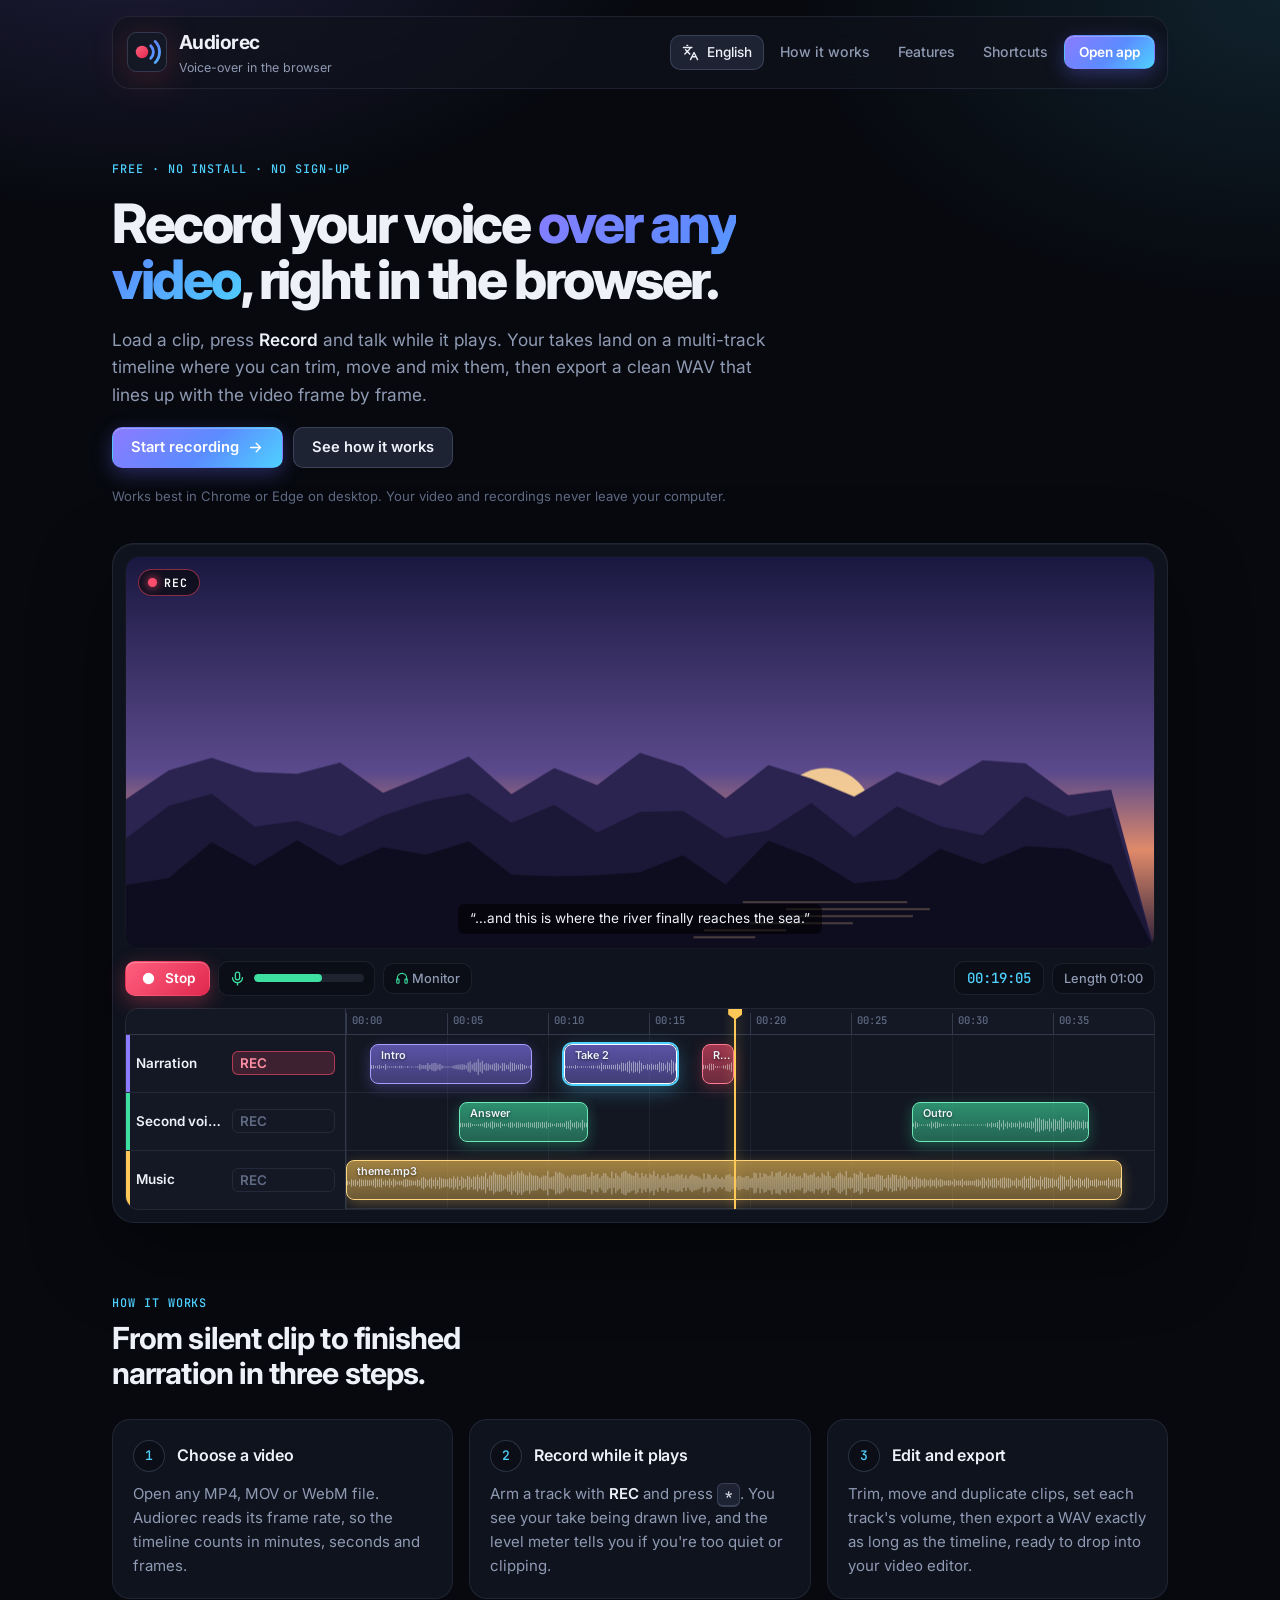
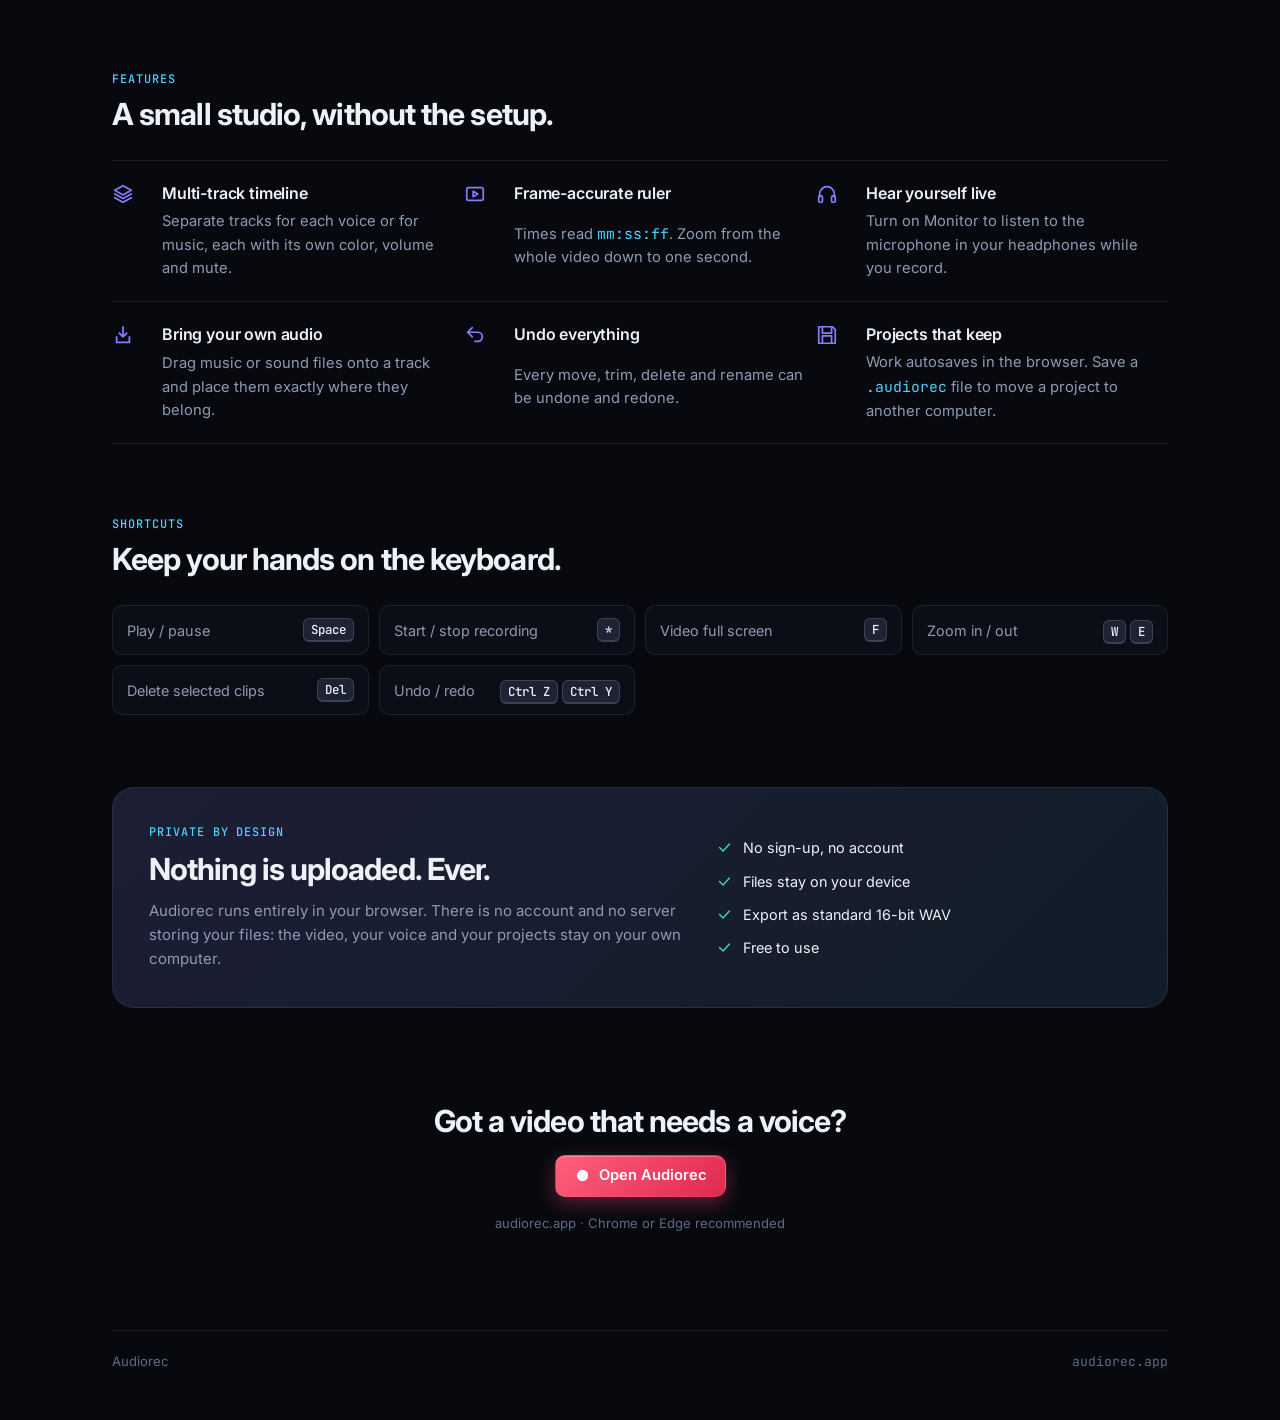
==== commit e4b1ecee: "Effects UI, pitch shifter, recording capture, clip editing and pan - Effects: dropdown chain editor," ====
--- a/index.html
+++ b/index.html
@@ -227,8 +227,8 @@
     <div class="shortcuts">
       <div class="shortcut" data-landing-key="shortcut-play">Play / pause <kbd>Space</kbd></div>
       <div class="shortcut" data-landing-key="shortcut-record">Start / stop recording <kbd>*</kbd></div>
-      <div class="shortcut" data-landing-key="shortcut-fullscreen">Video full screen <kbd>W</kbd></div>
-      <div class="shortcut" data-landing-key="shortcut-zoom">Zoom in / out <span><kbd>+</kbd> <kbd>-</kbd></span></div>
+      <div class="shortcut" data-landing-key="shortcut-fullscreen">Video full screen <kbd>F</kbd></div>
+      <div class="shortcut" data-landing-key="shortcut-zoom">Zoom in / out <span><kbd>W</kbd> <kbd>E</kbd></span></div>
       <div class="shortcut" data-landing-key="shortcut-delete">Delete selected clips <kbd>Del</kbd></div>
       <div class="shortcut" data-landing-key="shortcut-undo">Undo / redo <span><kbd>Ctrl Z</kbd> <kbd>Ctrl Y</kbd></span></div>
     </div>
@@ -271,7 +271,7 @@
       'Preview of the Audiorec editor while recording':'Anteprima di Audiorec durante la registrazione','Record your voice over any video, right in the browser. Multi-track timeline, frame-accurate ruler, WAV export. Free, no sign-up, nothing uploaded.':'Registra la tua voce sopra qualsiasi video nel browser. Timeline multitraccia, precisione al fotogramma, esportazione WAV. Gratis, senza account o caricamenti.',
       hero:'Registra la tua voce <em>sopra qualsiasi video</em>, direttamente nel browser.',lead:'Carica un video, premi <strong>Registra</strong> e parla durante la riproduzione. Le registrazioni finiscono in una timeline multitraccia: puoi rifilarle, spostarle e mixarle, poi esportare un WAV sincronizzato fotogramma per fotogramma.',
       'step-record':'Attiva <strong>REC</strong> su una traccia e premi <kbd>*</kbd>. Vedrai la registrazione comparire in tempo reale; il livello indica se la voce è troppo bassa o distorta.',frames:'I tempi sono in <span style="font-family:var(--mono);color:var(--accent-2)">mm:ss:ff</span>. Puoi ingrandire la timeline fino a mostrare un solo secondo.',projects:'Il lavoro viene salvato automaticamente nel browser. Salva un file <span style="font-family:var(--mono);color:var(--accent-2)">.audiorec</span> per trasferire il progetto su un altro computer.',
-      'shortcut-play':'Riproduci / pausa <kbd>Space</kbd>','shortcut-record':'Avvia / interrompi registrazione <kbd>*</kbd>','shortcut-fullscreen':'Video a schermo intero <kbd>W</kbd>','shortcut-zoom':'Zoom avanti / indietro <span><kbd>+</kbd> <kbd>-</kbd></span>','shortcut-delete':'Elimina clip selezionate <kbd>Del</kbd>','shortcut-undo':'Annulla / ripeti <span><kbd>Ctrl Z</kbd> <kbd>Ctrl Y</kbd></span>'
+      'shortcut-play':'Riproduci / pausa <kbd>Space</kbd>','shortcut-record':'Avvia / interrompi registrazione <kbd>*</kbd>','shortcut-fullscreen':'Video a schermo intero <kbd>F</kbd>','shortcut-zoom':'Zoom avanti / indietro <span><kbd>W</kbd> <kbd>E</kbd></span>','shortcut-delete':'Elimina clip selezionate <kbd>Del</kbd>','shortcut-undo':'Annulla / ripeti <span><kbd>Ctrl Z</kbd> <kbd>Ctrl Y</kbd></span>'
     },
     es: {
       'Voice-over in the browser':'Locución en el navegador','Language':'Idioma','How it works':'Cómo funciona','Features':'Funciones','Shortcuts':'Atajos','Open app':'Abrir app','Free · no install · no sign-up':'Gratis · sin instalación · sin registro',
@@ -287,7 +287,7 @@
       'Preview of the Audiorec editor while recording':'Vista previa del editor Audiorec durante la grabación','Record your voice over any video, right in the browser. Multi-track timeline, frame-accurate ruler, WAV export. Free, no sign-up, nothing uploaded.':'Graba tu voz sobre cualquier vídeo en el navegador. Línea de tiempo multipista, precisión al fotograma y exportación WAV. Gratis y sin subir archivos.',
       hero:'Graba tu voz <em>sobre cualquier vídeo</em> directamente en el navegador.',lead:'Carga un vídeo, pulsa <strong>Grabar</strong> y habla mientras se reproduce. Tus tomas aparecen en una línea de tiempo multipista: recórtalas, muévelas y mézclalas para exportar un WAV sincronizado fotograma a fotograma.',
       'step-record':'Activa <strong>REC</strong> en una pista y pulsa <kbd>*</kbd>. Verás tu toma en tiempo real; el medidor te indicará si la voz es demasiado baja o se satura.',frames:'Los tiempos se muestran en <span style="font-family:var(--mono);color:var(--accent-2)">mm:ss:ff</span>. Amplía la línea de tiempo hasta ver un solo segundo.',projects:'El trabajo se guarda automáticamente en el navegador. Guarda un archivo <span style="font-family:var(--mono);color:var(--accent-2)">.audiorec</span> para llevar tu proyecto a otro ordenador.',
-      'shortcut-play':'Reproducir / pausar <kbd>Space</kbd>','shortcut-record':'Iniciar / detener grabación <kbd>*</kbd>','shortcut-fullscreen':'Vídeo a pantalla completa <kbd>W</kbd>','shortcut-zoom':'Ampliar / reducir <span><kbd>+</kbd> <kbd>-</kbd></span>','shortcut-delete':'Eliminar clips seleccionados <kbd>Del</kbd>','shortcut-undo':'Deshacer / rehacer <span><kbd>Ctrl Z</kbd> <kbd>Ctrl Y</kbd></span>'
+      'shortcut-play':'Reproducir / pausar <kbd>Space</kbd>','shortcut-record':'Iniciar / detener grabación <kbd>*</kbd>','shortcut-fullscreen':'Vídeo a pantalla completa <kbd>F</kbd>','shortcut-zoom':'Ampliar / reducir <span><kbd>W</kbd> <kbd>E</kbd></span>','shortcut-delete':'Eliminar clips seleccionados <kbd>Del</kbd>','shortcut-undo':'Deshacer / rehacer <span><kbd>Ctrl Z</kbd> <kbd>Ctrl Y</kbd></span>'
     },
     ru: {
       'Voice-over in the browser':'Озвучка в браузере','Language':'Язык','How it works':'Как это работает','Features':'Возможности','Shortcuts':'Горячие клавиши','Open app':'Открыть приложение','Free · no install · no sign-up':'Бесплатно · без установки · без регистрации',
@@ -303,7 +303,7 @@
       'Preview of the Audiorec editor while recording':'Предпросмотр редактора Audiorec во время записи','Record your voice over any video, right in the browser. Multi-track timeline, frame-accurate ruler, WAV export. Free, no sign-up, nothing uploaded.':'Записывайте голос поверх видео в браузере. Многодорожечная шкала, точность до кадра и экспорт WAV. Бесплатно, без аккаунта и загрузки файлов.',
       hero:'Записывайте голос <em>поверх любого видео</em> прямо в браузере.',lead:'Загрузите видео, нажмите <strong>Записать</strong> и говорите во время воспроизведения. Записи появятся на многодорожечной шкале: обрезайте, перемещайте и микшируйте их, затем экспортируйте WAV с точной синхронизацией по кадрам.',
       'step-record':'Включите <strong>REC</strong> на дорожке и нажмите <kbd>*</kbd>. Запись появится в реальном времени, а индикатор покажет слишком тихий или перегруженный звук.',frames:'Время отображается как <span style="font-family:var(--mono);color:var(--accent-2)">mm:ss:ff</span>. Увеличьте масштаб до одной секунды.',projects:'Работа автоматически сохраняется в браузере. Сохраните файл <span style="font-family:var(--mono);color:var(--accent-2)">.audiorec</span>, чтобы перенести проект на другой компьютер.',
-      'shortcut-play':'Воспроизвести / пауза <kbd>Space</kbd>','shortcut-record':'Начать / остановить запись <kbd>*</kbd>','shortcut-fullscreen':'Полный экран <kbd>W</kbd>','shortcut-zoom':'Увеличить / уменьшить <span><kbd>+</kbd> <kbd>-</kbd></span>','shortcut-delete':'Удалить выбранные клипы <kbd>Del</kbd>','shortcut-undo':'Отменить / повторить <span><kbd>Ctrl Z</kbd> <kbd>Ctrl Y</kbd></span>'
+      'shortcut-play':'Воспроизвести / пауза <kbd>Space</kbd>','shortcut-record':'Начать / остановить запись <kbd>*</kbd>','shortcut-fullscreen':'Полный экран <kbd>F</kbd>','shortcut-zoom':'Увеличить / уменьшить <span><kbd>W</kbd> <kbd>E</kbd></span>','shortcut-delete':'Удалить выбранные клипы <kbd>Del</kbd>','shortcut-undo':'Отменить / повторить <span><kbd>Ctrl Z</kbd> <kbd>Ctrl Y</kbd></span>'
     },
     zh: {
       'Voice-over in the browser':'浏览器中的配音工具','Language':'语言','How it works':'使用方法','Features':'功能','Shortcuts':'快捷键','Open app':'打开应用','Free · no install · no sign-up':'免费 · 无需安装 · 无需注册',
@@ -319,7 +319,7 @@
       'Preview of the Audiorec editor while recording':'Audiorec 录音时的编辑器预览','Record your voice over any video, right in the browser. Multi-track timeline, frame-accurate ruler, WAV export. Free, no sign-up, nothing uploaded.':'在浏览器中为任意视频录制配音。多音轨时间线、精确到帧的标尺和 WAV 导出。免费、无需注册、文件不上传。',
       hero:'直接在浏览器中<em>为任意视频配音</em>。',lead:'加载视频，点击<strong>录音</strong>并在播放时讲话。录音会出现在多音轨时间线上；修剪、移动和混音后，导出与视频逐帧同步的 WAV 文件。',
       'step-record':'在音轨上开启 <strong>REC</strong>，按 <kbd>*</kbd> 开始录音。录音会实时显示，电平表会提示音量过低或削波。',frames:'时间显示为 <span style="font-family:var(--mono);color:var(--accent-2)">mm:ss:ff</span>。缩放时间线，最小可显示一秒。',projects:'工作会自动保存在浏览器中。保存 <span style="font-family:var(--mono);color:var(--accent-2)">.audiorec</span> 文件，即可在另一台电脑上继续编辑。',
-      'shortcut-play':'播放 / 暂停 <kbd>Space</kbd>','shortcut-record':'开始 / 停止录音 <kbd>*</kbd>','shortcut-fullscreen':'视频全屏 <kbd>W</kbd>','shortcut-zoom':'放大 / 缩小 <span><kbd>+</kbd> <kbd>-</kbd></span>','shortcut-delete':'删除选中片段 <kbd>Del</kbd>','shortcut-undo':'撤销 / 重做 <span><kbd>Ctrl Z</kbd> <kbd>Ctrl Y</kbd></span>'
+      'shortcut-play':'播放 / 暂停 <kbd>Space</kbd>','shortcut-record':'开始 / 停止录音 <kbd>*</kbd>','shortcut-fullscreen':'视频全屏 <kbd>F</kbd>','shortcut-zoom':'放大 / 缩小 <span><kbd>W</kbd> <kbd>E</kbd></span>','shortcut-delete':'删除选中片段 <kbd>Del</kbd>','shortcut-undo':'撤销 / 重做 <span><kbd>Ctrl Z</kbd> <kbd>Ctrl Y</kbd></span>'
     },
   };
   const button = document.getElementById('language-button'), menu = document.getElementById('language-menu'), options = [...menu.querySelectorAll('[data-language]')];
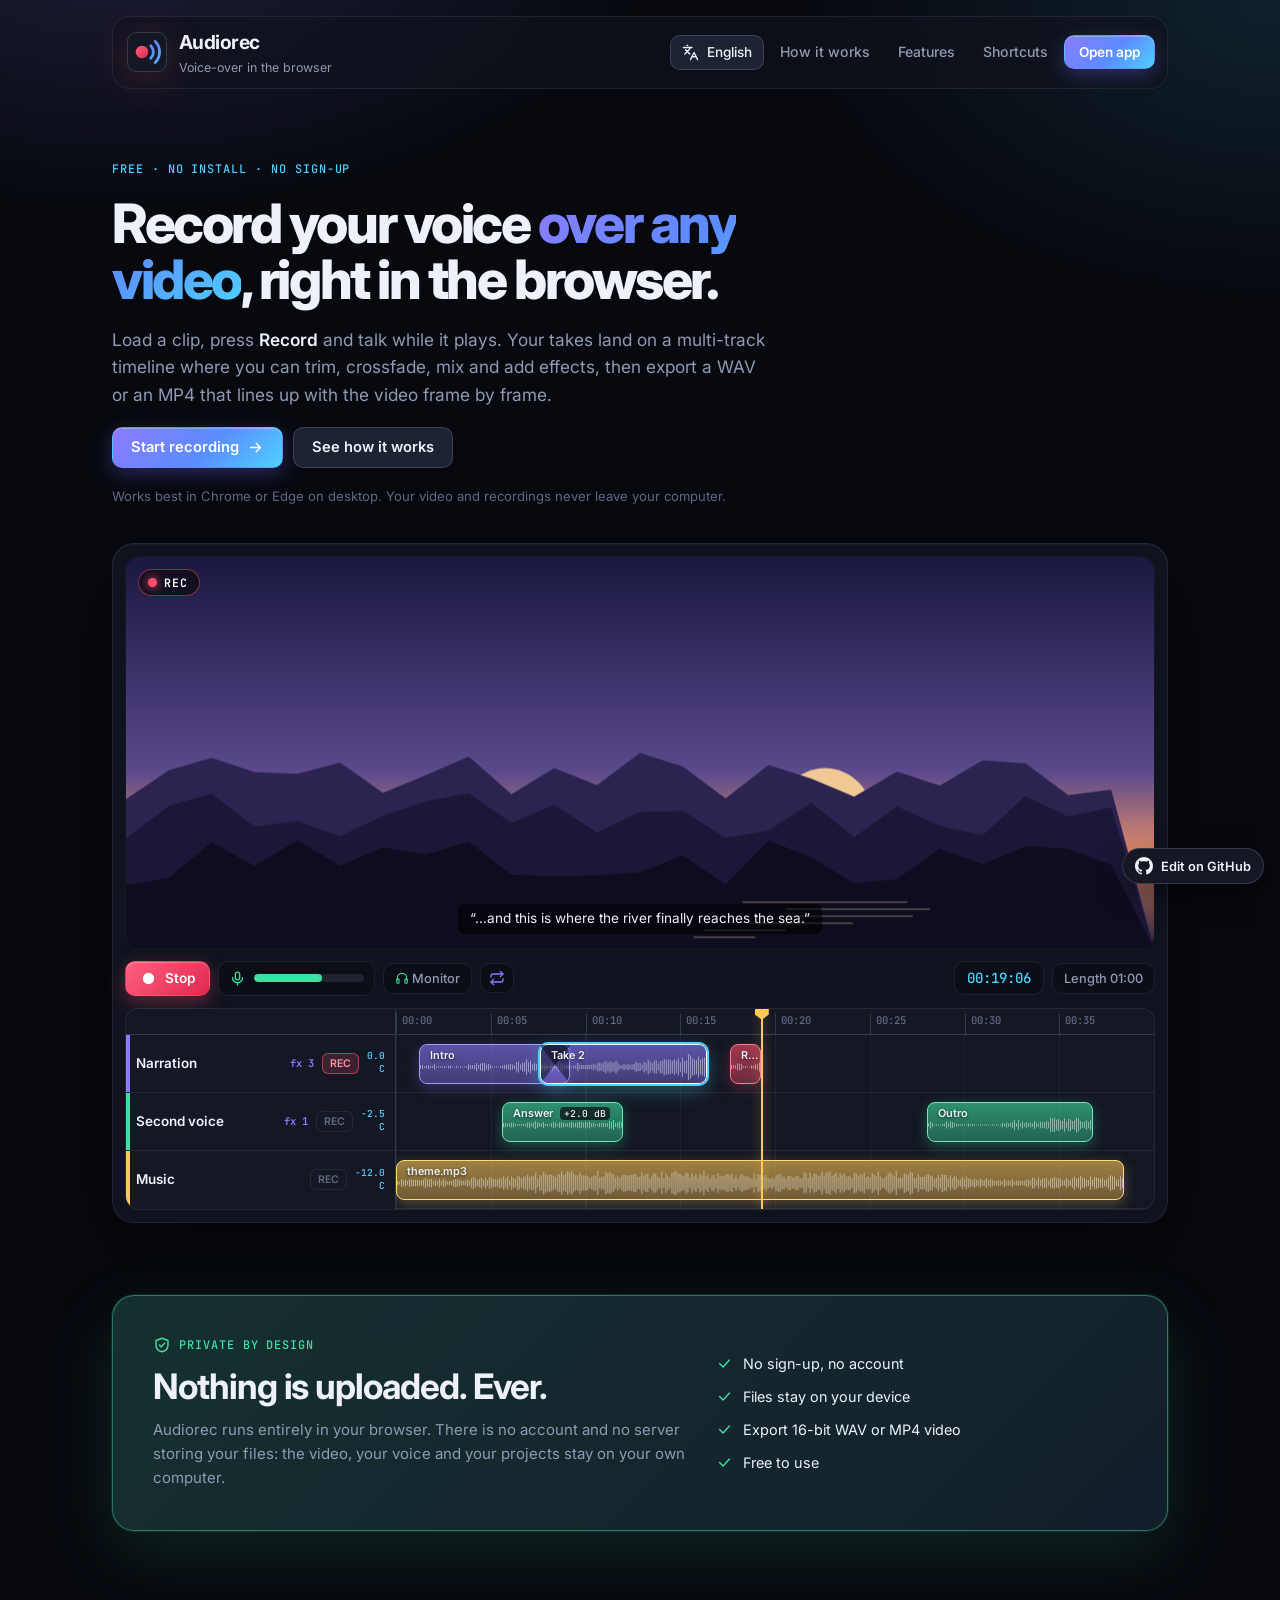
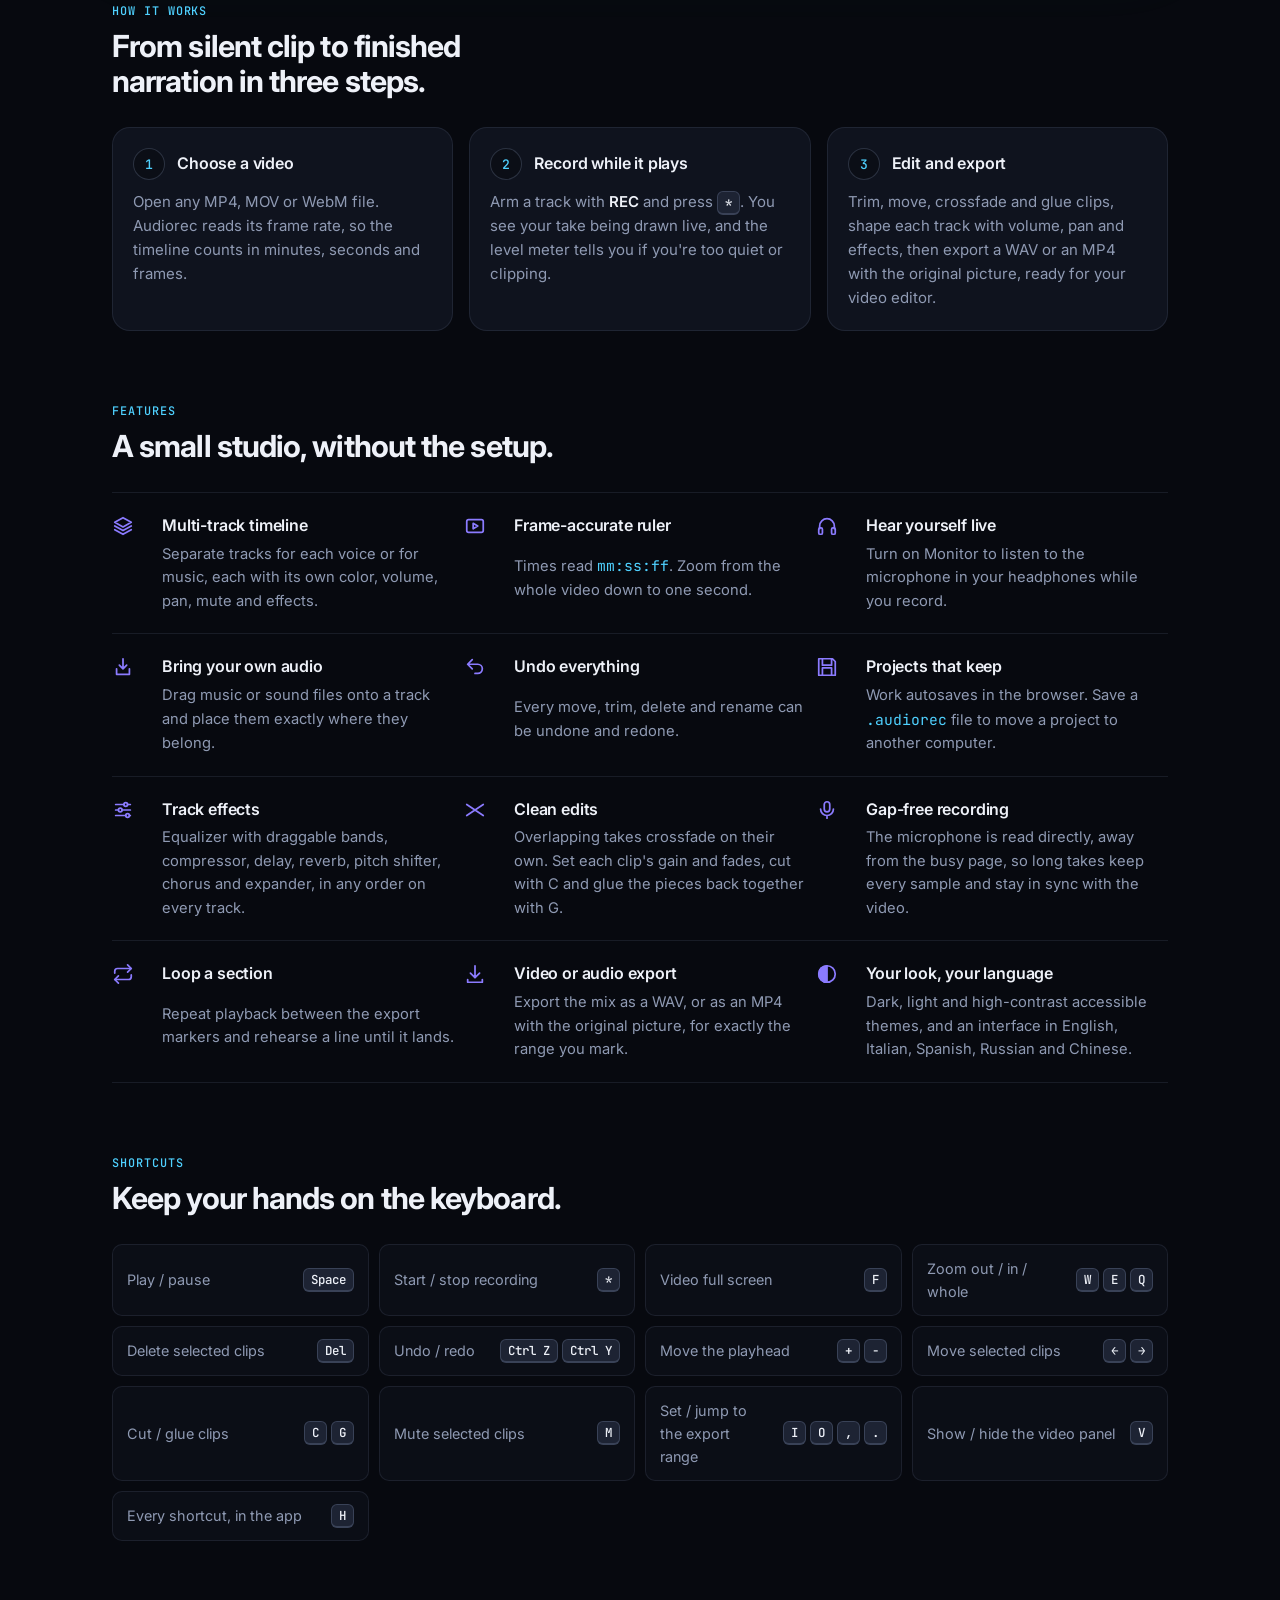
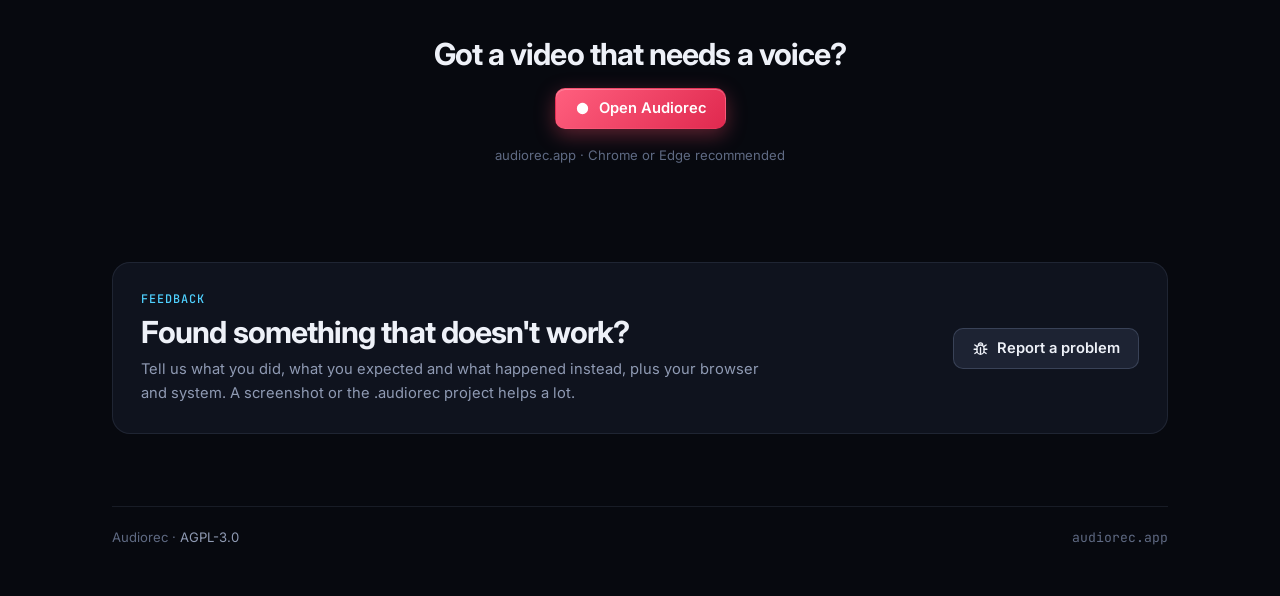
==== commit 3dcf7f39: "Add AGPL-3.0 license and update the homepage - LICENSE: GNU AGPL v3.0 (official text); README licens" ====
--- a/index.html
+++ b/index.html
@@ -4,7 +4,7 @@
   <meta charset="utf-8">
   <meta name="viewport" content="width=device-width, initial-scale=1, viewport-fit=cover">
   <title>Audiorec · Voice-over on any video, in the browser</title>
-  <meta name="description" content="Record your voice over any video, right in the browser. Multi-track timeline, frame-accurate ruler, WAV export. Free, no sign-up, nothing uploaded.">
+  <meta name="description" content="Record your voice over any video, right in the browser. Multi-track timeline, track effects, crossfades, WAV or MP4 export. Free, no sign-up, nothing uploaded.">
   <link rel="icon" type="image/svg+xml" href="data:image/svg+xml,%3Csvg xmlns='http://www.w3.org/2000/svg' viewBox='0 0 64 64'%3E%3Cdefs%3E%3ClinearGradient id='logo-wave' gradientUnits='userSpaceOnUse' x1='0' y1='0' x2='64' y2='64'%3E%3Cstop offset='0' stop-color='%238b7bff'/%3E%3Cstop offset='.55' stop-color='%235b8cff'/%3E%3Cstop offset='1' stop-color='%234fd1ff'/%3E%3C/linearGradient%3E%3ClinearGradient id='logo-dot' gradientUnits='userSpaceOnUse' x1='14' y1='22' x2='34' y2='42'%3E%3Cstop offset='0' stop-color='%23ff5f7e'/%3E%3Cstop offset='1' stop-color='%23e0294f'/%3E%3C/linearGradient%3E%3C/defs%3E%3Crect width='64' height='64' rx='15' fill='%23141824'/%3E%3Crect x='.75' y='.75' width='62.5' height='62.5' rx='14.25' fill='none' stroke='%2394a3c8' stroke-opacity='.28' stroke-width='1.5'/%3E%3Ccircle cx='24' cy='32' r='10' fill='url%28%23logo-dot%29'/%3E%3Cg fill='none' stroke='url%28%23logo-wave%29' stroke-width='4.5' stroke-linecap='round'%3E%3Cpath d='M38 22a14 14 0 0 1 0 20'/%3E%3Cpath d='M45 15a24 24 0 0 1 0 34'/%3E%3C/g%3E%3C/svg%3E">
 <link rel="preconnect" href="https://fonts.googleapis.com">
 <link rel="preconnect" href="https://fonts.gstatic.com" crossorigin>
@@ -89,24 +89,29 @@
 @keyframes level{0%{width:38%}35%{width:71%}60%{width:52%}100%{width:80%}}
 .time{font:500 .88rem var(--mono);padding:7px 12px;border-radius:var(--radius-sm);background:var(--well);border:1px solid var(--line);color:var(--accent-2);font-variant-numeric:tabular-nums}
 .chip{font:500 .8rem var(--font);padding:7px 11px;border-radius:var(--radius-sm);background:var(--well);border:1px solid var(--line);color:var(--subtle)}
-.tracks{display:grid;grid-template-columns:clamp(96px,22%,220px) minmax(0,1fr);border:1px solid var(--line);border-radius:14px;overflow:hidden;background:rgba(255,255,255,.02)}
+.tracks{display:grid;grid-template-columns:clamp(112px,27%,270px) minmax(0,1fr);border:1px solid var(--line);border-radius:14px;overflow:hidden;background:rgba(255,255,255,.02)}
 .heads{background:var(--surface-solid);border-right:1px solid var(--line-strong);min-width:0}
 .ruler-spacer,.ruler{height:26px;border-bottom:1px solid var(--line-strong);background:var(--surface-solid)}
 .head{height:58px;display:flex;align-items:center;gap:8px;padding:0 10px;border-bottom:1px solid var(--line);box-shadow:inset 4px 0 0 var(--c);min-width:0}
 .head:last-child,.lane:last-child{border-bottom:0}
 .head span{flex:1;min-width:0;font-size:.84rem;font-weight:600;overflow:hidden;text-overflow:ellipsis;white-space:nowrap}
-.rec-pill{font:600 .66rem var(--font);padding:3px 7px;border-radius:6px;border:1px solid var(--line);color:var(--muted);flex:none}
-.rec-pill.on{background:rgba(255,77,109,.18);border-color:rgba(255,77,109,.6);color:#ff8fa3}
+.head .rec-pill{font:600 .66rem var(--font);padding:3px 7px;border-radius:6px;border:1px solid var(--line);color:var(--muted);flex:none}
+.head .rec-pill.on{background:rgba(255,77,109,.18);border-color:rgba(255,77,109,.6);color:#ff8fa3}
 .timeline{position:relative;min-width:0;overflow:hidden}
 .ruler{position:relative;color:var(--muted);font:500 .66rem var(--mono)}
 .tick{position:absolute;top:4px;bottom:0;border-left:1px solid var(--line-strong);padding-left:5px;font-variant-numeric:tabular-nums}
 .lane{position:relative;height:58px;border-bottom:1px solid var(--line);background:repeating-linear-gradient(to right,rgba(148,163,200,.08) 0,rgba(148,163,200,.08) 1px,transparent 1px,transparent 12.5%)}
 .clip{position:absolute;top:9px;height:40px;border-radius:8px;overflow:hidden;background:linear-gradient(180deg,color-mix(in srgb,var(--c) 60%,transparent),color-mix(in srgb,var(--c) 38%,transparent));border:1px solid color-mix(in srgb,var(--c) 75%,var(--white) 25%);box-shadow:0 4px 14px color-mix(in srgb,var(--c) 30%,transparent)}
+.clip .xfade{position:absolute;top:0;bottom:0;background:rgba(7,9,15,.5);z-index:1}.clip .xfade.in{left:0;clip-path:polygon(0 0,100% 0,0 100%)}.clip .xfade.out{right:0;clip-path:polygon(0 0,100% 0,100% 100%)}
+.clip .gain{margin-left:4px;padding:0 4px;border-radius:4px;background:rgba(10,10,16,.7);font:500 .6rem var(--mono)}
+.fx-pill{font:600 .66rem var(--mono);color:var(--accent);flex:none}
+.levels{display:grid;flex:none;font:500 .6rem/1.35 var(--mono);color:var(--accent-2);text-align:right}
+.icon-chip{display:inline-grid;place-items:center;padding:6px 8px;color:var(--accent)}.icon-chip .icon{width:16px;height:16px}
 .clip.selected{border-color:var(--white);box-shadow:0 0 0 2px var(--accent-2),0 6px 20px rgba(79,209,255,.35)}
 .clip.live{--c:var(--rec);animation:rec-clip 1.2s ease-in-out infinite}
 @keyframes rec-clip{50%{box-shadow:0 0 0 2px rgba(255,77,109,.35),0 6px 20px rgba(255,77,109,.35)}}
 .clip canvas{position:absolute;inset:0;width:100%;height:100%;opacity:.85}
-.clip b{position:relative;display:block;padding:2px 10px;font-size:.68rem;font-weight:600;white-space:nowrap;overflow:hidden;text-overflow:ellipsis;text-shadow:0 1px 3px rgba(0,0,0,.6)}
+.clip b{position:relative;z-index:2;display:block;padding:2px 10px;font-size:.68rem;font-weight:600;white-space:nowrap;overflow:hidden;text-overflow:ellipsis;text-shadow:0 1px 3px rgba(0,0,0,.6)}
 .playhead{position:absolute;top:0;bottom:0;left:var(--at,46%);width:2px;background:var(--warn);box-shadow:0 0 12px rgba(255,200,87,.6);z-index:3}
 .playhead::before{content:"";position:absolute;top:-1px;left:-6px;width:14px;height:12px;background:var(--warn);clip-path:polygon(0 0,100% 0,100% 55%,50% 100%,0 55%)}
 
@@ -122,14 +127,23 @@
 .feature .icon{grid-row:span 2;width:22px;height:22px;margin-top:2px;color:var(--accent)}
 .feature p{font-size:.92rem}
 .shortcuts{display:grid;grid-template-columns:repeat(auto-fit,minmax(min(100%,240px),1fr));gap:10px}
+.shortcut>span{display:inline-flex;gap:4px;flex:none}
 .shortcut{display:flex;align-items:center;justify-content:space-between;gap:12px;padding:12px 14px;border-radius:var(--radius-sm);background:var(--well);border:1px solid var(--line);font-size:.9rem;color:var(--subtle)}
-.private{display:grid;grid-template-columns:minmax(0,1.3fr) minmax(0,1fr);gap:28px;align-items:center;padding:clamp(20px,4vw,36px);border-radius:22px;border:1px solid var(--line);background:linear-gradient(135deg,rgba(139,123,255,.10),rgba(79,209,255,.05)),var(--surface)}
+.private{display:grid;grid-template-columns:minmax(0,1.3fr) minmax(0,1fr);gap:28px;align-items:center;padding:clamp(22px,4vw,40px);border-radius:22px;border:1px solid rgba(62,224,161,.45);background:linear-gradient(135deg,rgba(62,224,161,.14),rgba(79,209,255,.06)),var(--surface);box-shadow:0 0 0 1px rgba(62,224,161,.12),0 24px 70px rgba(62,224,161,.12)}
+.private h2{font-size:clamp(1.6rem,3vw,2.2rem)}
+.private-eyebrow{display:inline-flex;align-items:center;gap:8px;color:var(--ok)}.private-eyebrow .icon{width:18px;height:18px}
 .facts{display:grid;gap:10px}
 .fact{display:flex;align-items:center;gap:10px;font-size:.9rem;color:var(--text)}
 .fact .icon{color:var(--ok)}
 .cta{display:grid;justify-items:center;text-align:center;gap:16px;padding-block:24px}
+.report{display:flex;align-items:center;justify-content:space-between;gap:20px 28px;flex-wrap:wrap;padding:clamp(20px,3vw,28px);border-radius:var(--radius);border:1px solid var(--line);background:var(--surface)}
+.report-copy{display:grid;gap:8px;max-width:640px}.report-copy p{color:var(--subtle);font-size:.92rem}
+.github-badge{position:fixed;right:16px;bottom:16px;z-index:20;display:inline-flex;align-items:center;gap:8px;padding:8px 12px;border-radius:999px;border:1px solid var(--line-strong);background:var(--surface-solid);color:var(--text);font:600 .8rem var(--font);text-decoration:none;box-shadow:0 10px 30px rgba(0,0,0,.45)}
+.github-badge:hover{border-color:var(--accent)}.github-badge .icon{width:18px;height:18px}
+@media (max-width:720px){.github-badge span{display:none}.github-badge{padding:9px}}
 footer{display:flex;justify-content:space-between;gap:12px;flex-wrap:wrap;padding-top:20px;border-top:1px solid var(--line);font-size:.82rem;color:var(--muted)}
 footer span{font-family:var(--mono)}
+.footer-link{color:var(--subtle);text-decoration:none}.footer-link:hover{color:var(--text);text-decoration:underline}
 
 @media (max-width:720px){
   .nav a.link{display:none}
@@ -158,6 +172,8 @@
   <symbol id="i-download" viewBox="0 0 24 24"><path d="M12 3v13m-5-5 5 5 5-5M4 18v3h16v-3"/></symbol>
   <symbol id="i-import" viewBox="0 0 24 24"><path d="M12 3v11m-4-4 4 4 4-4M5 14v6h14v-6"/></symbol>
   <symbol id="i-save" viewBox="0 0 24 24"><path d="M4 3h14l3 3v15H3V3zm3 0v7h10V3M7 21v-8h10v8"/></symbol>
+  <symbol id="i-sliders" viewBox="0 0 24 24"><path d="M4 6h9m4 0h3M4 12h3m4 0h9M4 18h11m4 0h1"/><circle cx="15" cy="6" r="2"/><circle cx="9" cy="12" r="2"/><circle cx="17" cy="18" r="2"/></symbol><symbol id="i-xfade" viewBox="0 0 24 24"><path d="M3 18 21 6M3 6l18 12"/></symbol><symbol id="i-loop" viewBox="0 0 24 24"><path d="m17 2 4 4-4 4"/><path d="M3 11V9a3 3 0 0 1 3-3h15"/><path d="m7 22-4-4 4-4"/><path d="M21 13v2a3 3 0 0 1-3 3H3"/></symbol><symbol id="i-theme" viewBox="0 0 24 24"><circle cx="12" cy="12" r="9"/><path d="M12 3a9 9 0 0 0 0 18z" fill="currentColor"/></symbol><symbol id="i-shield" viewBox="0 0 24 24"><path d="M12 3 4 6v6c0 5 3.5 8 8 9 4.5-1 8-4 8-9V6z"/><path d="m8.5 12 2.5 2.5 4.5-5"/></symbol>
+  <symbol id="i-github" viewBox="0 0 16 16"><path fill="currentColor" stroke="none" d="M8 0C3.58 0 0 3.58 0 8c0 3.54 2.29 6.53 5.47 7.59.4.07.55-.17.55-.38 0-.19-.01-.82-.01-1.49-2.01.37-2.53-.49-2.69-.94-.09-.23-.48-.94-.82-1.13-.28-.15-.68-.52-.01-.53.63-.01 1.08.58 1.23.82.72 1.21 1.87.87 2.33.66.07-.52.28-.87.51-1.07-1.78-.2-3.64-.89-3.64-3.95 0-.87.31-1.59.82-2.15-.08-.2-.36-1.02.08-2.12 0 0 .67-.21 2.2.82.64-.18 1.32-.27 2-.27.68 0 1.36.09 2 .27 1.53-1.04 2.2-.82 2.2-.82.44 1.1.16 1.92.08 2.12.51.56.82 1.27.82 2.15 0 3.07-1.87 3.75-3.65 3.95.29.25.54.73.54 1.48 0 1.07-.01 1.93-.01 2.2 0 .21.15.46.55.38A8.013 8.013 0 0 0 16 8c0-4.42-3.58-8-8-8z"/></symbol><symbol id="i-bug" viewBox="0 0 24 24"><rect x="7" y="7" width="10" height="13" rx="5"/><path d="M9 7a3 3 0 0 1 6 0M12 11v9M3 13h4M17 13h4M4 7l3 2M20 7l-3 2M4 19l3-2M20 19l-3-2"/></symbol>
   <symbol id="i-check" viewBox="0 0 24 24"><path d="m5 12 5 5 9-10"/></symbol>
   <symbol id="i-arrow" viewBox="0 0 24 24"><path d="M5 12h14m-6-6 6 6-6 6"/></symbol>
 </svg>
@@ -172,7 +188,7 @@
     <div class="pitch">
       <span class="eyebrow">Free · no install · no sign-up</span>
       <h1 data-landing-key="hero">Record your voice <em>over any video</em>, right in the browser.</h1>
-      <p class="lead" data-landing-key="lead">Load a clip, press <strong>Record</strong> and talk while it plays. Your takes land on a multi-track timeline where you can trim, move and mix them, then export a clean WAV that lines up with the video frame by frame.</p>
+      <p class="lead" data-landing-key="lead">Load a clip, press <strong>Record</strong> and talk while it plays. Your takes land on a multi-track timeline where you can trim, crossfade, mix and add effects, then export a WAV or an MP4 that lines up with the video frame by frame.</p>
       <div class="actions"><a class="button primary" href="app/">Start recording <svg class="icon"><use href="#i-arrow"/></svg></a><a class="button" href="#how">See how it works</a></div>
       <p class="note">Works best in Chrome or Edge on desktop. Your video and recordings never leave your computer.</p>
     </div>
@@ -180,24 +196,34 @@
     <div class="mock" aria-label="Preview of the Audiorec editor while recording" role="group">
       <div class="mock-video"><canvas id="scene"></canvas><span class="rec-badge" translate="no">REC</span><span class="subtitle">“…and this is where the river finally reaches the sea.”</span></div>
       <div class="mock-bar">
-        <div class="group"><span class="button record small"><svg class="icon"><use href="#i-record"/></svg>Stop</span><span class="meter"><svg class="icon"><use href="#i-mic"/></svg><span class="meter-track"><span class="meter-fill"></span></span></span><span class="chip hide-sm"><svg class="icon" style="width:14px;height:14px;vertical-align:-2px;color:var(--ok)"><use href="#i-headphones"/></svg> Monitor</span></div>
+        <div class="group"><span class="button record small"><svg class="icon"><use href="#i-record"/></svg>Stop</span><span class="meter"><svg class="icon"><use href="#i-mic"/></svg><span class="meter-track"><span class="meter-fill"></span></span></span><span class="chip hide-sm"><svg class="icon" style="width:14px;height:14px;vertical-align:-2px;color:var(--ok)"><use href="#i-headphones"/></svg> Monitor</span><span class="chip icon-chip hide-sm" aria-hidden="true"><svg class="icon"><use href="#i-loop"/></svg></span></div>
         <div class="group"><span class="time" id="clock" translate="no">00:23:14</span><span class="chip hide-sm">Length 01:00</span></div>
       </div>
       <div class="tracks">
         <div class="heads">
           <div class="ruler-spacer"></div>
-          <div class="head" style="--c:#8b7bff"><span>Narration</span><span class="rec-pill on" translate="no">REC</span></div>
-          <div class="head" style="--c:#3ee0a1"><span>Second voice</span><span class="rec-pill" translate="no">REC</span></div>
-          <div class="head" style="--c:#ffc857"><span>Music</span><span class="rec-pill" translate="no">REC</span></div>
+          <div class="head" style="--c:#8b7bff"><span>Narration</span><small class="fx-pill hide-sm" translate="no">fx 3</small><span class="rec-pill on" translate="no">REC</span><small class="levels hide-sm" translate="no">0.0<br>C</small></div>
+          <div class="head" style="--c:#3ee0a1"><span>Second voice</span><small class="fx-pill hide-sm" translate="no">fx 1</small><span class="rec-pill" translate="no">REC</span><small class="levels hide-sm" translate="no">-2.5<br>C</small></div>
+          <div class="head" style="--c:#ffc857"><span>Music</span><span class="rec-pill" translate="no">REC</span><small class="levels hide-sm" translate="no">-12.0<br>C</small></div>
         </div>
         <div class="timeline" id="timeline">
           <div class="ruler" translate="no"><span class="tick" style="left:0">00:00</span><span class="tick" style="left:12.5%">00:05</span><span class="tick" style="left:25%">00:10</span><span class="tick" style="left:37.5%">00:15</span><span class="tick" style="left:50%">00:20</span><span class="tick" style="left:62.5%">00:25</span><span class="tick" style="left:75%">00:30</span><span class="tick" style="left:87.5%">00:35</span></div>
-          <div class="lane" style="--c:#8b7bff"><div class="clip" style="left:3%;width:20%"><canvas data-seed="3"></canvas><b>Intro</b></div><div class="clip selected" style="left:27%;width:14%"><canvas data-seed="7"></canvas><b>Take 2</b></div><div class="clip live" id="live" style="left:44%;width:14%"><canvas data-seed="11"></canvas><b>Recording…</b></div></div>
-          <div class="lane" style="--c:#3ee0a1"><div class="clip" style="left:14%;width:16%"><canvas data-seed="5"></canvas><b>Answer</b></div><div class="clip" style="left:70%;width:22%"><canvas data-seed="9"></canvas><b>Outro</b></div></div>
+          <div class="lane" style="--c:#8b7bff"><div class="clip" style="left:3%;width:20%"><canvas data-seed="3"></canvas><i class="xfade out" style="width:20%"></i><b>Intro</b></div><div class="clip selected" style="left:19%;width:22%"><canvas data-seed="7"></canvas><i class="xfade in" style="width:18%"></i><b>Take 2</b></div><div class="clip live" id="live" style="left:44%;width:14%"><canvas data-seed="11"></canvas><b>Recording…</b></div></div>
+          <div class="lane" style="--c:#3ee0a1"><div class="clip" style="left:14%;width:16%"><canvas data-seed="5"></canvas><b>Answer <small class="gain" translate="no">+2.0 dB</small></b></div><div class="clip" style="left:70%;width:22%"><canvas data-seed="9"></canvas><b>Outro</b></div></div>
           <div class="lane" style="--c:#ffc857"><div class="clip" style="left:0;width:96%"><canvas data-seed="2" data-dense="1"></canvas><b translate="no">theme.mp3</b></div></div>
           <div class="playhead" id="playhead"></div>
         </div>
       </div>
+    </div>
+  </div>
+
+  <div id="private" class="private">
+    <div style="display:grid;gap:12px"><span class="eyebrow private-eyebrow"><svg class="icon"><use href="#i-shield"/></svg>Private by design</span><h2>Nothing is uploaded. Ever.</h2><p>Audiorec runs entirely in your browser. There is no account and no server storing your files: the video, your voice and your projects stay on your own computer.</p></div>
+    <div class="facts">
+      <div class="fact"><svg class="icon"><use href="#i-check"/></svg>No sign-up, no account</div>
+      <div class="fact"><svg class="icon"><use href="#i-check"/></svg>Files stay on your device</div>
+      <div class="fact"><svg class="icon"><use href="#i-check"/></svg>Export 16-bit WAV or MP4 video</div>
+      <div class="fact"><svg class="icon"><use href="#i-check"/></svg>Free to use</div>
     </div>
   </div>
 
@@ -206,19 +232,25 @@
     <div class="steps">
       <div class="step"><div class="step-top"><span class="step-num" translate="no">1</span><h3>Choose a video</h3></div><p>Open any MP4, MOV or WebM file. Audiorec reads its frame rate, so the timeline counts in minutes, seconds and frames.</p></div>
       <div class="step"><div class="step-top"><span class="step-num" translate="no">2</span><h3>Record while it plays</h3></div><p data-landing-key="step-record">Arm a track with <strong>REC</strong> and press <kbd>*</kbd>. You see your take being drawn live, and the level meter tells you if you're too quiet or clipping.</p></div>
-      <div class="step"><div class="step-top"><span class="step-num" translate="no">3</span><h3>Edit and export</h3></div><p>Trim, move and duplicate clips, set each track's volume, then export a WAV exactly as long as the timeline, ready to drop into your video editor.</p></div>
+      <div class="step"><div class="step-top"><span class="step-num" translate="no">3</span><h3>Edit and export</h3></div><p>Trim, move, crossfade and glue clips, shape each track with volume, pan and effects, then export a WAV or an MP4 with the original picture, ready for your video editor.</p></div>
     </div>
   </section>
 
   <section id="features">
     <div class="section-head"><span class="eyebrow">Features</span><h2>A small studio, without the setup.</h2></div>
     <div class="features">
-      <div class="feature"><svg class="icon"><use href="#i-layers"/></svg><h3>Multi-track timeline</h3><p>Separate tracks for each voice or for music, each with its own color, volume and mute.</p></div>
+      <div class="feature"><svg class="icon"><use href="#i-layers"/></svg><h3>Multi-track timeline</h3><p>Separate tracks for each voice or for music, each with its own color, volume, pan, mute and effects.</p></div>
       <div class="feature"><svg class="icon"><use href="#i-video"/></svg><h3>Frame-accurate ruler</h3><p data-landing-key="frames">Times read <span style="font-family:var(--mono);color:var(--accent-2)">mm:ss:ff</span>. Zoom from the whole video down to one second.</p></div>
       <div class="feature"><svg class="icon"><use href="#i-headphones"/></svg><h3>Hear yourself live</h3><p>Turn on Monitor to listen to the microphone in your headphones while you record.</p></div>
       <div class="feature"><svg class="icon"><use href="#i-import"/></svg><h3>Bring your own audio</h3><p>Drag music or sound files onto a track and place them exactly where they belong.</p></div>
       <div class="feature"><svg class="icon"><use href="#i-undo"/></svg><h3>Undo everything</h3><p>Every move, trim, delete and rename can be undone and redone.</p></div>
       <div class="feature"><svg class="icon"><use href="#i-save"/></svg><h3>Projects that keep</h3><p data-landing-key="projects">Work autosaves in the browser. Save a <span style="font-family:var(--mono);color:var(--accent-2)">.audiorec</span> file to move a project to another computer.</p></div>
+      <div class="feature"><svg class="icon"><use href="#i-sliders"/></svg><h3>Track effects</h3><p>Equalizer with draggable bands, compressor, delay, reverb, pitch shifter, chorus and expander, in any order on every track.</p></div>
+      <div class="feature"><svg class="icon"><use href="#i-xfade"/></svg><h3>Clean edits</h3><p>Overlapping takes crossfade on their own. Set each clip's gain and fades, cut with C and glue the pieces back together with G.</p></div>
+      <div class="feature"><svg class="icon"><use href="#i-mic"/></svg><h3>Gap-free recording</h3><p>The microphone is read directly, away from the busy page, so long takes keep every sample and stay in sync with the video.</p></div>
+      <div class="feature"><svg class="icon"><use href="#i-loop"/></svg><h3>Loop a section</h3><p>Repeat playback between the export markers and rehearse a line until it lands.</p></div>
+      <div class="feature"><svg class="icon"><use href="#i-download"/></svg><h3>Video or audio export</h3><p>Export the mix as a WAV, or as an MP4 with the original picture, for exactly the range you mark.</p></div>
+      <div class="feature"><svg class="icon"><use href="#i-theme"/></svg><h3>Your look, your language</h3><p>Dark, light and high-contrast accessible themes, and an interface in English, Italian, Spanish, Russian and Chinese.</p></div>
     </div>
   </section>
 
@@ -228,21 +260,19 @@
       <div class="shortcut" data-landing-key="shortcut-play">Play / pause <kbd>Space</kbd></div>
       <div class="shortcut" data-landing-key="shortcut-record">Start / stop recording <kbd>*</kbd></div>
       <div class="shortcut" data-landing-key="shortcut-fullscreen">Video full screen <kbd>F</kbd></div>
-      <div class="shortcut" data-landing-key="shortcut-zoom">Zoom in / out <span><kbd>W</kbd> <kbd>E</kbd></span></div>
+      <div class="shortcut" data-landing-key="shortcut-zoom">Zoom out / in / whole <span><kbd>W</kbd> <kbd>E</kbd> <kbd>Q</kbd></span></div>
       <div class="shortcut" data-landing-key="shortcut-delete">Delete selected clips <kbd>Del</kbd></div>
       <div class="shortcut" data-landing-key="shortcut-undo">Undo / redo <span><kbd>Ctrl Z</kbd> <kbd>Ctrl Y</kbd></span></div>
+      <div class="shortcut" data-landing-key="shortcut-seek">Move the playhead <span><kbd>+</kbd> <kbd>-</kbd></span></div>
+      <div class="shortcut" data-landing-key="shortcut-nudge">Move selected clips <span><kbd>←</kbd> <kbd>→</kbd></span></div>
+      <div class="shortcut" data-landing-key="shortcut-edit">Cut / glue clips <span><kbd>C</kbd> <kbd>G</kbd></span></div>
+      <div class="shortcut" data-landing-key="shortcut-mute">Mute selected clips <kbd>M</kbd></div>
+      <div class="shortcut" data-landing-key="shortcut-markers">Set / jump to the export range <span><kbd>I</kbd> <kbd>O</kbd> <kbd>,</kbd> <kbd>.</kbd></span></div>
+      <div class="shortcut" data-landing-key="shortcut-panel">Show / hide the video panel <kbd>V</kbd></div>
+      <div class="shortcut" data-landing-key="shortcut-help">Every shortcut, in the app <kbd>H</kbd></div>
     </div>
   </section>
 
-  <div class="private">
-    <div style="display:grid;gap:12px"><span class="eyebrow">Private by design</span><h2>Nothing is uploaded. Ever.</h2><p>Audiorec runs entirely in your browser. There is no account and no server storing your files: the video, your voice and your projects stay on your own computer.</p></div>
-    <div class="facts">
-      <div class="fact"><svg class="icon"><use href="#i-check"/></svg>No sign-up, no account</div>
-      <div class="fact"><svg class="icon"><use href="#i-check"/></svg>Files stay on your device</div>
-      <div class="fact"><svg class="icon"><use href="#i-check"/></svg>Export as standard 16-bit WAV</div>
-      <div class="fact"><svg class="icon"><use href="#i-check"/></svg>Free to use</div>
-    </div>
-  </div>
 
   <div class="cta">
     <h2>Got a video that needs a voice?</h2>
@@ -250,8 +280,15 @@
     <p class="note">audiorec.app · Chrome or Edge recommended</p>
   </div>
 
-  <footer><div>Audiorec</div><span>audiorec.app</span></footer>
+  <section id="report" class="report">
+    <div class="report-copy"><span class="eyebrow">Feedback</span><h2>Found something that doesn't work?</h2><p>Tell us what you did, what you expected and what happened instead, plus your browser and system. A screenshot or the .audiorec project helps a lot.</p></div>
+    <a class="button" href="https://github.com/orfaust/audiorec/issues/new" target="_blank" rel="noopener"><svg class="icon"><use href="#i-bug"/></svg>Report a problem</a>
+  </section>
+
+  <footer><div>Audiorec · <a class="footer-link" href="https://github.com/orfaust/audiorec/blob/main/LICENSE" target="_blank" rel="noopener" translate="no">AGPL-3.0</a></div><span>audiorec.app</span></footer>
 </div>
+
+<a class="github-badge" href="https://github.com/orfaust/audiorec/edit/main/index.html" target="_blank" rel="noopener"><svg class="icon"><use href="#i-github"/></svg><span>Edit on GitHub</span></a>
 
 <script>
 (() => {
@@ -262,64 +299,72 @@
       'Start recording':'Inizia a registrare','See how it works':'Scopri come funziona','Works best in Chrome or Edge on desktop. Your video and recordings never leave your computer.':'Funziona meglio su Chrome o Edge per desktop. Video e registrazioni restano sul tuo computer.',
       'Stop':'Interrompi','Monitor':'Ascolto','Length 01:00':'Durata 01:00','Narration':'Narrazione','Second voice':'Seconda voce','Music':'Musica','Recording…':'Registrazione…',
       'From silent clip to finished narration in three steps.':'Dal video muto alla narrazione completa in tre passi.','Choose a video':'Scegli un video','Open any MP4, MOV or WebM file. Audiorec reads its frame rate, so the timeline counts in minutes, seconds and frames.':'Apri un file MP4, MOV o WebM. Audiorec legge la frequenza dei fotogrammi e mostra minuti, secondi e fotogrammi sulla timeline.',
-      'Record while it plays':'Registra durante la riproduzione','Edit and export':'Modifica ed esporta',"Trim, move and duplicate clips, set each track's volume, then export a WAV exactly as long as the timeline, ready to drop into your video editor.":'Rifila, sposta e duplica le clip, regola il volume delle tracce ed esporta un WAV della stessa durata della timeline, pronto per il montaggio video.',
-      'A small studio, without the setup.':'Un piccolo studio, senza configurazione.','Multi-track timeline':'Timeline multitraccia','Separate tracks for each voice or for music, each with its own color, volume and mute.':'Tracce separate per ogni voce o brano musicale, ciascuna con colore, volume e disattivazione audio.',
+      'Record while it plays':'Registra durante la riproduzione','Edit and export':'Modifica ed esporta',
+      'A small studio, without the setup.':'Un piccolo studio, senza configurazione.','Multi-track timeline':'Timeline multitraccia',
       'Frame-accurate ruler':'Righello preciso al fotogramma','Hear yourself live':'Ascoltati in diretta','Turn on Monitor to listen to the microphone in your headphones while you record.':'Attiva l’ascolto per sentire il microfono nelle cuffie mentre registri.','Bring your own audio':'Importa il tuo audio','Drag music or sound files onto a track and place them exactly where they belong.':'Trascina musica o file audio su una traccia e posizionali dove vuoi.',
       'Undo everything':'Annulla ogni modifica','Every move, trim, delete and rename can be undone and redone.':'Puoi annullare e ripetere spostamenti, tagli, eliminazioni e rinomine.','Projects that keep':'Progetti che restano',
       'Keep your hands on the keyboard.':'Lavora con la tastiera.','Private by design':'Privacy integrata','Nothing is uploaded. Ever.':'Nessun caricamento. Mai.','Audiorec runs entirely in your browser. There is no account and no server storing your files: the video, your voice and your projects stay on your own computer.':'Audiorec funziona interamente nel browser. Nessun account o server conserva i tuoi file: video, voce e progetti restano sul tuo computer.',
-      'No sign-up, no account':'Nessuna registrazione o account','Files stay on your device':'I file restano sul tuo dispositivo','Export as standard 16-bit WAV':'Esporta in WAV standard a 16 bit','Free to use':'Uso gratuito','Got a video that needs a voice?':'Hai un video a cui dare voce?','Open Audiorec':'Apri Audiorec','audiorec.app · Chrome or Edge recommended':'audiorec.app · Consigliati Chrome o Edge',
-      'Preview of the Audiorec editor while recording':'Anteprima di Audiorec durante la registrazione','Record your voice over any video, right in the browser. Multi-track timeline, frame-accurate ruler, WAV export. Free, no sign-up, nothing uploaded.':'Registra la tua voce sopra qualsiasi video nel browser. Timeline multitraccia, precisione al fotogramma, esportazione WAV. Gratis, senza account o caricamenti.',
-      hero:'Registra la tua voce <em>sopra qualsiasi video</em>, direttamente nel browser.',lead:'Carica un video, premi <strong>Registra</strong> e parla durante la riproduzione. Le registrazioni finiscono in una timeline multitraccia: puoi rifilarle, spostarle e mixarle, poi esportare un WAV sincronizzato fotogramma per fotogramma.',
+      'No sign-up, no account':'Nessuna registrazione o account','Files stay on your device':'I file restano sul tuo dispositivo','Free to use':'Uso gratuito','Got a video that needs a voice?':'Hai un video a cui dare voce?','Open Audiorec':'Apri Audiorec','audiorec.app · Chrome or Edge recommended':'audiorec.app · Consigliati Chrome o Edge',
+      'Preview of the Audiorec editor while recording':'Anteprima di Audiorec durante la registrazione',
+      hero:'Registra la tua voce <em>sopra qualsiasi video</em>, direttamente nel browser.',
       'step-record':'Attiva <strong>REC</strong> su una traccia e premi <kbd>*</kbd>. Vedrai la registrazione comparire in tempo reale; il livello indica se la voce è troppo bassa o distorta.',frames:'I tempi sono in <span style="font-family:var(--mono);color:var(--accent-2)">mm:ss:ff</span>. Puoi ingrandire la timeline fino a mostrare un solo secondo.',projects:'Il lavoro viene salvato automaticamente nel browser. Salva un file <span style="font-family:var(--mono);color:var(--accent-2)">.audiorec</span> per trasferire il progetto su un altro computer.',
-      'shortcut-play':'Riproduci / pausa <kbd>Space</kbd>','shortcut-record':'Avvia / interrompi registrazione <kbd>*</kbd>','shortcut-fullscreen':'Video a schermo intero <kbd>F</kbd>','shortcut-zoom':'Zoom avanti / indietro <span><kbd>W</kbd> <kbd>E</kbd></span>','shortcut-delete':'Elimina clip selezionate <kbd>Del</kbd>','shortcut-undo':'Annulla / ripeti <span><kbd>Ctrl Z</kbd> <kbd>Ctrl Y</kbd></span>'
+      'shortcut-play':'Riproduci / pausa <kbd>Space</kbd>','shortcut-record':'Avvia / interrompi registrazione <kbd>*</kbd>','shortcut-fullscreen':'Video a schermo intero <kbd>F</kbd>','shortcut-delete':'Elimina clip selezionate <kbd>Del</kbd>','shortcut-undo':'Annulla / ripeti <span><kbd>Ctrl Z</kbd> <kbd>Ctrl Y</kbd></span>',
+      "Record your voice over any video, right in the browser. Multi-track timeline, track effects, crossfades, WAV or MP4 export. Free, no sign-up, nothing uploaded.":"Registra la tua voce sopra qualsiasi video nel browser. Timeline multitraccia, effetti per traccia, crossfade, esportazione WAV o MP4. Gratis, senza account o caricamenti.","Trim, move, crossfade and glue clips, shape each track with volume, pan and effects, then export a WAV or an MP4 with the original picture, ready for your video editor.":"Rifila, sposta, sovrapponi in crossfade e unisci le clip, regola volume, pan ed effetti di ogni traccia, poi esporta un WAV o un MP4 con le immagini originali, pronto per il montaggio.","Separate tracks for each voice or for music, each with its own color, volume, pan, mute and effects.":"Tracce separate per ogni voce o brano musicale, ciascuna con colore, volume, pan, disattivazione audio ed effetti.","Export 16-bit WAV or MP4 video":"Esporta WAV a 16 bit o video MP4","Track effects":"Effetti per traccia","Equalizer with draggable bands, compressor, delay, reverb, pitch shifter, chorus and expander, in any order on every track.":"Equalizzatore con bande trascinabili, compressore, delay, riverbero, pitch shifter, chorus ed expander, in qualsiasi ordine su ogni traccia.","Clean edits":"Modifiche pulite","Overlapping takes crossfade on their own. Set each clip's gain and fades, cut with C and glue the pieces back together with G.":"Le registrazioni sovrapposte fanno crossfade da sole. Imposta guadagno e fade di ogni clip, taglia con C e riunisci i pezzi con G.","Gap-free recording":"Registrazione senza buchi","The microphone is read directly, away from the busy page, so long takes keep every sample and stay in sync with the video.":"Il microfono viene letto direttamente, lontano dalla pagina impegnata: le riprese lunghe non perdono campioni e restano sincronizzate col video.","Loop a section":"Loop di una sezione","Repeat playback between the export markers and rehearse a line until it lands.":"Ripeti la riproduzione tra i marcatori di export e prova una battuta finché non viene bene.","Video or audio export":"Esportazione video o audio","Export the mix as a WAV, or as an MP4 with the original picture, for exactly the range you mark.":"Esporta il mix come WAV, oppure come MP4 con le immagini originali, esattamente per l’intervallo che segni.","Your look, your language":"Il tuo aspetto, la tua lingua","Dark, light and high-contrast accessible themes, and an interface in English, Italian, Spanish, Russian and Chinese.":"Temi scuro, chiaro e accessibile ad alto contrasto, e interfaccia in inglese, italiano, spagnolo, russo e cinese.","lead":"Carica un video, premi <strong>Registra</strong> e parla durante la riproduzione. Le registrazioni finiscono in una timeline multitraccia: puoi rifilarle, sovrapporle in crossfade, mixarle e aggiungere effetti, poi esportare un WAV o un MP4 sincronizzato fotogramma per fotogramma.","shortcut-zoom":"Zoom indietro / avanti / tutto <span><kbd>W</kbd> <kbd>E</kbd> <kbd>Q</kbd></span>","shortcut-seek":"Sposta la testina <span><kbd>+</kbd> <kbd>-</kbd></span>","shortcut-nudge":"Sposta le clip selezionate <span><kbd>←</kbd> <kbd>→</kbd></span>","shortcut-edit":"Taglia / unisci clip <span><kbd>C</kbd> <kbd>G</kbd></span>","shortcut-mute":"Disattiva audio delle clip selezionate <kbd>M</kbd>","shortcut-markers":"Imposta / raggiungi l’intervallo di export <span><kbd>I</kbd> <kbd>O</kbd> <kbd>,</kbd> <kbd>.</kbd></span>","shortcut-panel":"Mostra / nascondi il riquadro video <kbd>V</kbd>","shortcut-help":"Tutte le scorciatoie, nell’app <kbd>H</kbd>",
+      "Feedback":"Segnalazioni","Found something that doesn't work?":"Qualcosa non funziona?","Tell us what you did, what you expected and what happened instead, plus your browser and system. A screenshot or the .audiorec project helps a lot.":"Raccontaci cosa hai fatto, cosa ti aspettavi e cosa è successo invece, insieme a browser e sistema. Uno screenshot o il progetto .audiorec aiutano molto.","Report a problem":"Segnala un problema","Edit on GitHub":"Modifica su GitHub"
     },
     es: {
       'Voice-over in the browser':'Locución en el navegador','Language':'Idioma','How it works':'Cómo funciona','Features':'Funciones','Shortcuts':'Atajos','Open app':'Abrir app','Free · no install · no sign-up':'Gratis · sin instalación · sin registro',
       'Start recording':'Empezar a grabar','See how it works':'Descubre cómo funciona','Works best in Chrome or Edge on desktop. Your video and recordings never leave your computer.':'Funciona mejor en Chrome o Edge de escritorio. Tus vídeos y grabaciones nunca salen de tu equipo.',
       'Stop':'Detener','Monitor':'Monitor','Length 01:00':'Duración 01:00','Narration':'Narración','Second voice':'Segunda voz','Music':'Música','Recording…':'Grabando…',
       'From silent clip to finished narration in three steps.':'De un vídeo mudo a una narración terminada en tres pasos.','Choose a video':'Elige un vídeo','Open any MP4, MOV or WebM file. Audiorec reads its frame rate, so the timeline counts in minutes, seconds and frames.':'Abre un archivo MP4, MOV o WebM. Audiorec lee su frecuencia de imagen para mostrar minutos, segundos y fotogramas en la línea de tiempo.',
-      'Record while it plays':'Graba durante la reproducción','Edit and export':'Edita y exporta',"Trim, move and duplicate clips, set each track's volume, then export a WAV exactly as long as the timeline, ready to drop into your video editor.":'Recorta, mueve y duplica clips, ajusta el volumen de cada pista y exporta un WAV con la misma duración que la línea de tiempo, listo para tu editor de vídeo.',
-      'A small studio, without the setup.':'Un pequeño estudio sin complicaciones.','Multi-track timeline':'Línea de tiempo multipista','Separate tracks for each voice or for music, each with its own color, volume and mute.':'Pistas independientes para voces y música, cada una con su color, volumen y control de silencio.',
+      'Record while it plays':'Graba durante la reproducción','Edit and export':'Edita y exporta',
+      'A small studio, without the setup.':'Un pequeño estudio sin complicaciones.','Multi-track timeline':'Línea de tiempo multipista',
       'Frame-accurate ruler':'Regla precisa al fotograma','Hear yourself live':'Escúchate en directo','Turn on Monitor to listen to the microphone in your headphones while you record.':'Activa la escucha del micrófono con auriculares mientras grabas.','Bring your own audio':'Importa tus audios','Drag music or sound files onto a track and place them exactly where they belong.':'Arrastra música o archivos de sonido a una pista y colócalos donde quieras.',
       'Undo everything':'Deshaz cualquier cambio','Every move, trim, delete and rename can be undone and redone.':'Puedes deshacer y rehacer desplazamientos, recortes, eliminaciones y cambios de nombre.','Projects that keep':'Proyectos que perduran',
       'Keep your hands on the keyboard.':'Trabaja desde el teclado.','Private by design':'Privacidad desde el diseño','Nothing is uploaded. Ever.':'No se sube nada. Nunca.','Audiorec runs entirely in your browser. There is no account and no server storing your files: the video, your voice and your projects stay on your own computer.':'Audiorec funciona íntegramente en el navegador. No hay cuentas ni servidores que guarden tus archivos: tu vídeo, tu voz y tus proyectos permanecen en tu equipo.',
-      'No sign-up, no account':'Sin registro ni cuenta','Files stay on your device':'Los archivos permanecen en tu dispositivo','Export as standard 16-bit WAV':'Exportación WAV estándar de 16 bits','Free to use':'Uso gratuito','Got a video that needs a voice?':'¿Tienes un vídeo que necesita voz?','Open Audiorec':'Abrir Audiorec','audiorec.app · Chrome or Edge recommended':'audiorec.app · Se recomienda Chrome o Edge',
-      'Preview of the Audiorec editor while recording':'Vista previa del editor Audiorec durante la grabación','Record your voice over any video, right in the browser. Multi-track timeline, frame-accurate ruler, WAV export. Free, no sign-up, nothing uploaded.':'Graba tu voz sobre cualquier vídeo en el navegador. Línea de tiempo multipista, precisión al fotograma y exportación WAV. Gratis y sin subir archivos.',
-      hero:'Graba tu voz <em>sobre cualquier vídeo</em> directamente en el navegador.',lead:'Carga un vídeo, pulsa <strong>Grabar</strong> y habla mientras se reproduce. Tus tomas aparecen en una línea de tiempo multipista: recórtalas, muévelas y mézclalas para exportar un WAV sincronizado fotograma a fotograma.',
+      'No sign-up, no account':'Sin registro ni cuenta','Files stay on your device':'Los archivos permanecen en tu dispositivo','Free to use':'Uso gratuito','Got a video that needs a voice?':'¿Tienes un vídeo que necesita voz?','Open Audiorec':'Abrir Audiorec','audiorec.app · Chrome or Edge recommended':'audiorec.app · Se recomienda Chrome o Edge',
+      'Preview of the Audiorec editor while recording':'Vista previa del editor Audiorec durante la grabación',
+      hero:'Graba tu voz <em>sobre cualquier vídeo</em> directamente en el navegador.',
       'step-record':'Activa <strong>REC</strong> en una pista y pulsa <kbd>*</kbd>. Verás tu toma en tiempo real; el medidor te indicará si la voz es demasiado baja o se satura.',frames:'Los tiempos se muestran en <span style="font-family:var(--mono);color:var(--accent-2)">mm:ss:ff</span>. Amplía la línea de tiempo hasta ver un solo segundo.',projects:'El trabajo se guarda automáticamente en el navegador. Guarda un archivo <span style="font-family:var(--mono);color:var(--accent-2)">.audiorec</span> para llevar tu proyecto a otro ordenador.',
-      'shortcut-play':'Reproducir / pausar <kbd>Space</kbd>','shortcut-record':'Iniciar / detener grabación <kbd>*</kbd>','shortcut-fullscreen':'Vídeo a pantalla completa <kbd>F</kbd>','shortcut-zoom':'Ampliar / reducir <span><kbd>W</kbd> <kbd>E</kbd></span>','shortcut-delete':'Eliminar clips seleccionados <kbd>Del</kbd>','shortcut-undo':'Deshacer / rehacer <span><kbd>Ctrl Z</kbd> <kbd>Ctrl Y</kbd></span>'
+      'shortcut-play':'Reproducir / pausar <kbd>Space</kbd>','shortcut-record':'Iniciar / detener grabación <kbd>*</kbd>','shortcut-fullscreen':'Vídeo a pantalla completa <kbd>F</kbd>','shortcut-delete':'Eliminar clips seleccionados <kbd>Del</kbd>','shortcut-undo':'Deshacer / rehacer <span><kbd>Ctrl Z</kbd> <kbd>Ctrl Y</kbd></span>',
+      "Record your voice over any video, right in the browser. Multi-track timeline, track effects, crossfades, WAV or MP4 export. Free, no sign-up, nothing uploaded.":"Graba tu voz sobre cualquier vídeo en el navegador. Línea de tiempo multipista, efectos por pista, fundidos cruzados y exportación WAV o MP4. Gratis y sin subir archivos.","Trim, move, crossfade and glue clips, shape each track with volume, pan and effects, then export a WAV or an MP4 with the original picture, ready for your video editor.":"Recorta, mueve, encadena con fundidos y une clips, ajusta el volumen, el panorama y los efectos de cada pista y exporta un WAV o un MP4 con la imagen original, listo para tu editor de vídeo.","Separate tracks for each voice or for music, each with its own color, volume, pan, mute and effects.":"Pistas independientes para voces y música, cada una con su color, volumen, panorama, silencio y efectos.","Export 16-bit WAV or MP4 video":"Exportación WAV de 16 bits o vídeo MP4","Track effects":"Efectos por pista","Equalizer with draggable bands, compressor, delay, reverb, pitch shifter, chorus and expander, in any order on every track.":"Ecualizador con bandas arrastrables, compresor, delay, reverberación, cambio de tono, chorus y expansor, en cualquier orden en cada pista.","Clean edits":"Ediciones limpias","Overlapping takes crossfade on their own. Set each clip's gain and fades, cut with C and glue the pieces back together with G.":"Las tomas superpuestas se funden solas. Ajusta la ganancia y los fundidos de cada clip, corta con C y vuelve a unir las partes con G.","Gap-free recording":"Grabación sin cortes","The microphone is read directly, away from the busy page, so long takes keep every sample and stay in sync with the video.":"El micrófono se lee directamente, lejos de la página ocupada: las tomas largas conservan cada muestra y siguen sincronizadas con el vídeo.","Loop a section":"Repite una sección","Repeat playback between the export markers and rehearse a line until it lands.":"Repite la reproducción entre los marcadores de exportación y ensaya una frase hasta que salga bien.","Video or audio export":"Exportación de vídeo o audio","Export the mix as a WAV, or as an MP4 with the original picture, for exactly the range you mark.":"Exporta la mezcla como WAV, o como MP4 con la imagen original, exactamente en el rango que marques.","Your look, your language":"Tu aspecto, tu idioma","Dark, light and high-contrast accessible themes, and an interface in English, Italian, Spanish, Russian and Chinese.":"Temas oscuro, claro y accesible de alto contraste, e interfaz en inglés, italiano, español, ruso y chino.","lead":"Carga un vídeo, pulsa <strong>Grabar</strong> y habla mientras se reproduce. Tus tomas aparecen en una línea de tiempo multipista: recórtalas, encadénalas con fundidos cruzados, mézclalas y añade efectos para exportar un WAV o un MP4 sincronizado fotograma a fotograma.","shortcut-zoom":"Alejar / acercar / todo <span><kbd>W</kbd> <kbd>E</kbd> <kbd>Q</kbd></span>","shortcut-seek":"Mover el cabezal <span><kbd>+</kbd> <kbd>-</kbd></span>","shortcut-nudge":"Mover los clips seleccionados <span><kbd>←</kbd> <kbd>→</kbd></span>","shortcut-edit":"Cortar / unir clips <span><kbd>C</kbd> <kbd>G</kbd></span>","shortcut-mute":"Silenciar los clips seleccionados <kbd>M</kbd>","shortcut-markers":"Fijar / ir al rango de exportación <span><kbd>I</kbd> <kbd>O</kbd> <kbd>,</kbd> <kbd>.</kbd></span>","shortcut-panel":"Mostrar / ocultar el panel de vídeo <kbd>V</kbd>","shortcut-help":"Todos los atajos, en la app <kbd>H</kbd>",
+      "Feedback":"Comentarios","Found something that doesn't work?":"¿Algo no funciona?","Tell us what you did, what you expected and what happened instead, plus your browser and system. A screenshot or the .audiorec project helps a lot.":"Cuéntanos qué hiciste, qué esperabas y qué pasó en su lugar, junto con tu navegador y sistema. Una captura o el proyecto .audiorec ayudan mucho.","Report a problem":"Informar de un problema","Edit on GitHub":"Editar en GitHub"
     },
     ru: {
       'Voice-over in the browser':'Озвучка в браузере','Language':'Язык','How it works':'Как это работает','Features':'Возможности','Shortcuts':'Горячие клавиши','Open app':'Открыть приложение','Free · no install · no sign-up':'Бесплатно · без установки · без регистрации',
       'Start recording':'Начать запись','See how it works':'Как это работает','Works best in Chrome or Edge on desktop. Your video and recordings never leave your computer.':'Лучше всего работает в Chrome или Edge на компьютере. Видео и записи остаются на вашем устройстве.',
       'Stop':'Остановить','Monitor':'Монитор','Length 01:00':'Длина 01:00','Narration':'Озвучка','Second voice':'Второй голос','Music':'Музыка','Recording…':'Запись…',
       'From silent clip to finished narration in three steps.':'От немого видео до готовой озвучки за три шага.','Choose a video':'Выберите видео','Open any MP4, MOV or WebM file. Audiorec reads its frame rate, so the timeline counts in minutes, seconds and frames.':'Откройте MP4, MOV или WebM. Audiorec определит частоту кадров и покажет минуты, секунды и кадры на временной шкале.',
-      'Record while it plays':'Записывайте во время просмотра','Edit and export':'Редактируйте и экспортируйте',"Trim, move and duplicate clips, set each track's volume, then export a WAV exactly as long as the timeline, ready to drop into your video editor.":'Обрезайте, перемещайте и дублируйте клипы, настраивайте громкость дорожек и экспортируйте WAV нужной длины для монтажа видео.',
-      'A small studio, without the setup.':'Небольшая студия без сложной настройки.','Multi-track timeline':'Многодорожечная шкала','Separate tracks for each voice or for music, each with its own color, volume and mute.':'Отдельные дорожки для голосов и музыки, каждая со своим цветом, громкостью и отключением звука.',
+      'Record while it plays':'Записывайте во время просмотра','Edit and export':'Редактируйте и экспортируйте',
+      'A small studio, without the setup.':'Небольшая студия без сложной настройки.','Multi-track timeline':'Многодорожечная шкала',
       'Frame-accurate ruler':'Линейка с точностью до кадра','Hear yourself live':'Слушайте себя в реальном времени','Turn on Monitor to listen to the microphone in your headphones while you record.':'Включите прослушивание микрофона в наушниках во время записи.','Bring your own audio':'Импортируйте аудио','Drag music or sound files onto a track and place them exactly where they belong.':'Перетащите музыку или звуковые файлы на дорожку в нужное место.',
       'Undo everything':'Отменяйте любые изменения','Every move, trim, delete and rename can be undone and redone.':'Любое перемещение, обрезку, удаление и переименование можно отменить или повторить.','Projects that keep':'Проекты сохраняются',
       'Keep your hands on the keyboard.':'Управляйте с клавиатуры.','Private by design':'Конфиденциальность по умолчанию','Nothing is uploaded. Ever.':'Ничего не загружается на сервер.','Audiorec runs entirely in your browser. There is no account and no server storing your files: the video, your voice and your projects stay on your own computer.':'Audiorec полностью работает в браузере. Аккаунт и сервер для хранения файлов не нужны: видео, голос и проекты остаются на вашем компьютере.',
-      'No sign-up, no account':'Без регистрации и аккаунта','Files stay on your device':'Файлы остаются на вашем устройстве','Export as standard 16-bit WAV':'Экспорт в стандартный 16-битный WAV','Free to use':'Бесплатно','Got a video that needs a voice?':'Есть видео, которому нужен голос?','Open Audiorec':'Открыть Audiorec','audiorec.app · Chrome or Edge recommended':'audiorec.app · Рекомендуются Chrome или Edge',
-      'Preview of the Audiorec editor while recording':'Предпросмотр редактора Audiorec во время записи','Record your voice over any video, right in the browser. Multi-track timeline, frame-accurate ruler, WAV export. Free, no sign-up, nothing uploaded.':'Записывайте голос поверх видео в браузере. Многодорожечная шкала, точность до кадра и экспорт WAV. Бесплатно, без аккаунта и загрузки файлов.',
-      hero:'Записывайте голос <em>поверх любого видео</em> прямо в браузере.',lead:'Загрузите видео, нажмите <strong>Записать</strong> и говорите во время воспроизведения. Записи появятся на многодорожечной шкале: обрезайте, перемещайте и микшируйте их, затем экспортируйте WAV с точной синхронизацией по кадрам.',
+      'No sign-up, no account':'Без регистрации и аккаунта','Files stay on your device':'Файлы остаются на вашем устройстве','Free to use':'Бесплатно','Got a video that needs a voice?':'Есть видео, которому нужен голос?','Open Audiorec':'Открыть Audiorec','audiorec.app · Chrome or Edge recommended':'audiorec.app · Рекомендуются Chrome или Edge',
+      'Preview of the Audiorec editor while recording':'Предпросмотр редактора Audiorec во время записи',
+      hero:'Записывайте голос <em>поверх любого видео</em> прямо в браузере.',
       'step-record':'Включите <strong>REC</strong> на дорожке и нажмите <kbd>*</kbd>. Запись появится в реальном времени, а индикатор покажет слишком тихий или перегруженный звук.',frames:'Время отображается как <span style="font-family:var(--mono);color:var(--accent-2)">mm:ss:ff</span>. Увеличьте масштаб до одной секунды.',projects:'Работа автоматически сохраняется в браузере. Сохраните файл <span style="font-family:var(--mono);color:var(--accent-2)">.audiorec</span>, чтобы перенести проект на другой компьютер.',
-      'shortcut-play':'Воспроизвести / пауза <kbd>Space</kbd>','shortcut-record':'Начать / остановить запись <kbd>*</kbd>','shortcut-fullscreen':'Полный экран <kbd>F</kbd>','shortcut-zoom':'Увеличить / уменьшить <span><kbd>W</kbd> <kbd>E</kbd></span>','shortcut-delete':'Удалить выбранные клипы <kbd>Del</kbd>','shortcut-undo':'Отменить / повторить <span><kbd>Ctrl Z</kbd> <kbd>Ctrl Y</kbd></span>'
+      'shortcut-play':'Воспроизвести / пауза <kbd>Space</kbd>','shortcut-record':'Начать / остановить запись <kbd>*</kbd>','shortcut-fullscreen':'Полный экран <kbd>F</kbd>','shortcut-delete':'Удалить выбранные клипы <kbd>Del</kbd>','shortcut-undo':'Отменить / повторить <span><kbd>Ctrl Z</kbd> <kbd>Ctrl Y</kbd></span>',
+      "Record your voice over any video, right in the browser. Multi-track timeline, track effects, crossfades, WAV or MP4 export. Free, no sign-up, nothing uploaded.":"Записывайте голос поверх видео в браузере. Многодорожечная шкала, эффекты на дорожках, кроссфейды, экспорт WAV или MP4. Бесплатно, без аккаунта и загрузки файлов.","Trim, move, crossfade and glue clips, shape each track with volume, pan and effects, then export a WAV or an MP4 with the original picture, ready for your video editor.":"Обрезайте, перемещайте, сводите кроссфейдами и склеивайте клипы, настраивайте громкость, панораму и эффекты дорожек, затем экспортируйте WAV или MP4 с исходным изображением для монтажа.","Separate tracks for each voice or for music, each with its own color, volume, pan, mute and effects.":"Отдельные дорожки для голосов и музыки, каждая со своим цветом, громкостью, панорамой, отключением звука и эффектами.","Export 16-bit WAV or MP4 video":"Экспорт в 16-битный WAV или видео MP4","Track effects":"Эффекты на дорожках","Equalizer with draggable bands, compressor, delay, reverb, pitch shifter, chorus and expander, in any order on every track.":"Эквалайзер с перетаскиваемыми полосами, компрессор, дилей, реверберация, сдвиг высоты тона, хорус и экспандер — в любом порядке на каждой дорожке.","Clean edits":"Чистый монтаж","Overlapping takes crossfade on their own. Set each clip's gain and fades, cut with C and glue the pieces back together with G.":"Перекрывающиеся дубли сами переходят друг в друга. Задавайте усиление и затухания клипов, режьте клавишей C и склеивайте клавишей G.","Gap-free recording":"Запись без пропусков","The microphone is read directly, away from the busy page, so long takes keep every sample and stay in sync with the video.":"Микрофон читается напрямую, в стороне от загруженной страницы: длинные дубли сохраняют каждый сэмпл и остаются синхронными с видео.","Loop a section":"Повтор фрагмента","Repeat playback between the export markers and rehearse a line until it lands.":"Повторяйте воспроизведение между маркерами экспорта и репетируйте фразу, пока она не получится.","Video or audio export":"Экспорт видео или аудио","Export the mix as a WAV, or as an MP4 with the original picture, for exactly the range you mark.":"Экспортируйте микс в WAV или в MP4 с исходным изображением — ровно для отмеченного диапазона.","Your look, your language":"Ваш вид, ваш язык","Dark, light and high-contrast accessible themes, and an interface in English, Italian, Spanish, Russian and Chinese.":"Тёмная, светлая и контрастная доступная темы, интерфейс на английском, итальянском, испанском, русском и китайском.","lead":"Загрузите видео, нажмите <strong>Записать</strong> и говорите во время воспроизведения. Записи появятся на многодорожечной шкале: обрезайте их, сводите кроссфейдами, микшируйте и добавляйте эффекты, затем экспортируйте WAV или MP4 с точной синхронизацией по кадрам.","shortcut-zoom":"Уменьшить / увеличить / всё <span><kbd>W</kbd> <kbd>E</kbd> <kbd>Q</kbd></span>","shortcut-seek":"Сдвинуть указатель <span><kbd>+</kbd> <kbd>-</kbd></span>","shortcut-nudge":"Сдвинуть выбранные клипы <span><kbd>←</kbd> <kbd>→</kbd></span>","shortcut-edit":"Разрезать / склеить клипы <span><kbd>C</kbd> <kbd>G</kbd></span>","shortcut-mute":"Выключить звук выбранных клипов <kbd>M</kbd>","shortcut-markers":"Задать диапазон экспорта / перейти к нему <span><kbd>I</kbd> <kbd>O</kbd> <kbd>,</kbd> <kbd>.</kbd></span>","shortcut-panel":"Показать / скрыть панель видео <kbd>V</kbd>","shortcut-help":"Все сочетания — в приложении <kbd>H</kbd>",
+      "Feedback":"Обратная связь","Found something that doesn't work?":"Что-то не работает?","Tell us what you did, what you expected and what happened instead, plus your browser and system. A screenshot or the .audiorec project helps a lot.":"Расскажите, что вы делали, чего ожидали и что произошло на самом деле, а также браузер и систему. Скриншот или проект .audiorec очень помогут.","Report a problem":"Сообщить о проблеме","Edit on GitHub":"Редактировать на GitHub"
     },
     zh: {
       'Voice-over in the browser':'浏览器中的配音工具','Language':'语言','How it works':'使用方法','Features':'功能','Shortcuts':'快捷键','Open app':'打开应用','Free · no install · no sign-up':'免费 · 无需安装 · 无需注册',
       'Start recording':'开始录音','See how it works':'了解使用方法','Works best in Chrome or Edge on desktop. Your video and recordings never leave your computer.':'建议在桌面版 Chrome 或 Edge 中使用。视频和录音始终保留在本机。',
       'Stop':'停止','Monitor':'监听','Length 01:00':'时长 01:00','Narration':'旁白','Second voice':'第二人声','Music':'音乐','Recording…':'录音中…',
       'From silent clip to finished narration in three steps.':'只需三步，为视频完成配音。','Choose a video':'选择视频','Open any MP4, MOV or WebM file. Audiorec reads its frame rate, so the timeline counts in minutes, seconds and frames.':'打开 MP4、MOV 或 WebM 文件。Audiorec 会读取帧率，在时间线上显示分、秒和帧。',
-      'Record while it plays':'边播放边录音','Edit and export':'编辑并导出',"Trim, move and duplicate clips, set each track's volume, then export a WAV exactly as long as the timeline, ready to drop into your video editor.":'修剪、移动或复制片段，调整各音轨音量，然后导出与时间线等长的 WAV 文件，用于视频剪辑。',
-      'A small studio, without the setup.':'无需复杂设置的小型录音室。','Multi-track timeline':'多音轨时间线','Separate tracks for each voice or for music, each with its own color, volume and mute.':'为不同人声或音乐使用独立音轨，每条音轨都能设置颜色、音量和静音。',
+      'Record while it plays':'边播放边录音','Edit and export':'编辑并导出',
+      'A small studio, without the setup.':'无需复杂设置的小型录音室。','Multi-track timeline':'多音轨时间线',
       'Frame-accurate ruler':'精确到帧的标尺','Hear yourself live':'实时监听','Turn on Monitor to listen to the microphone in your headphones while you record.':'录音时开启监听，通过耳机听取麦克风声音。','Bring your own audio':'导入自己的音频','Drag music or sound files onto a track and place them exactly where they belong.':'将音乐或音效文件拖到音轨上的指定位置。',
       'Undo everything':'随时撤销','Every move, trim, delete and rename can be undone and redone.':'移动、修剪、删除和重命名操作都可以撤销或重做。','Projects that keep':'项目自动保存',
       'Keep your hands on the keyboard.':'用键盘轻松操作。','Private by design':'保护隐私','Nothing is uploaded. Ever.':'文件永不上传。','Audiorec runs entirely in your browser. There is no account and no server storing your files: the video, your voice and your projects stay on your own computer.':'Audiorec 完全在浏览器中运行。无需账户，也没有服务器保存文件：视频、录音和项目都留在您的电脑上。',
-      'No sign-up, no account':'无需注册或账户','Files stay on your device':'文件保存在本机','Export as standard 16-bit WAV':'导出标准 16 位 WAV','Free to use':'免费使用','Got a video that needs a voice?':'想为视频添加配音？','Open Audiorec':'打开 Audiorec','audiorec.app · Chrome or Edge recommended':'audiorec.app · 建议使用 Chrome 或 Edge',
-      'Preview of the Audiorec editor while recording':'Audiorec 录音时的编辑器预览','Record your voice over any video, right in the browser. Multi-track timeline, frame-accurate ruler, WAV export. Free, no sign-up, nothing uploaded.':'在浏览器中为任意视频录制配音。多音轨时间线、精确到帧的标尺和 WAV 导出。免费、无需注册、文件不上传。',
-      hero:'直接在浏览器中<em>为任意视频配音</em>。',lead:'加载视频，点击<strong>录音</strong>并在播放时讲话。录音会出现在多音轨时间线上；修剪、移动和混音后，导出与视频逐帧同步的 WAV 文件。',
+      'No sign-up, no account':'无需注册或账户','Files stay on your device':'文件保存在本机','Free to use':'免费使用','Got a video that needs a voice?':'想为视频添加配音？','Open Audiorec':'打开 Audiorec','audiorec.app · Chrome or Edge recommended':'audiorec.app · 建议使用 Chrome 或 Edge',
+      'Preview of the Audiorec editor while recording':'Audiorec 录音时的编辑器预览',
+      hero:'直接在浏览器中<em>为任意视频配音</em>。',
       'step-record':'在音轨上开启 <strong>REC</strong>，按 <kbd>*</kbd> 开始录音。录音会实时显示，电平表会提示音量过低或削波。',frames:'时间显示为 <span style="font-family:var(--mono);color:var(--accent-2)">mm:ss:ff</span>。缩放时间线，最小可显示一秒。',projects:'工作会自动保存在浏览器中。保存 <span style="font-family:var(--mono);color:var(--accent-2)">.audiorec</span> 文件，即可在另一台电脑上继续编辑。',
-      'shortcut-play':'播放 / 暂停 <kbd>Space</kbd>','shortcut-record':'开始 / 停止录音 <kbd>*</kbd>','shortcut-fullscreen':'视频全屏 <kbd>F</kbd>','shortcut-zoom':'放大 / 缩小 <span><kbd>W</kbd> <kbd>E</kbd></span>','shortcut-delete':'删除选中片段 <kbd>Del</kbd>','shortcut-undo':'撤销 / 重做 <span><kbd>Ctrl Z</kbd> <kbd>Ctrl Y</kbd></span>'
+      'shortcut-play':'播放 / 暂停 <kbd>Space</kbd>','shortcut-record':'开始 / 停止录音 <kbd>*</kbd>','shortcut-fullscreen':'视频全屏 <kbd>F</kbd>','shortcut-delete':'删除选中片段 <kbd>Del</kbd>','shortcut-undo':'撤销 / 重做 <span><kbd>Ctrl Z</kbd> <kbd>Ctrl Y</kbd></span>',
+      "Record your voice over any video, right in the browser. Multi-track timeline, track effects, crossfades, WAV or MP4 export. Free, no sign-up, nothing uploaded.":"在浏览器中为任意视频录制配音。多音轨时间线、音轨效果、交叉淡化，导出 WAV 或 MP4。免费、无需注册、文件不上传。","Trim, move, crossfade and glue clips, shape each track with volume, pan and effects, then export a WAV or an MP4 with the original picture, ready for your video editor.":"修剪、移动、交叉淡化并合并片段，为每条音轨调整音量、声像和效果，然后导出 WAV 或带原始画面的 MP4，直接用于视频剪辑。","Separate tracks for each voice or for music, each with its own color, volume, pan, mute and effects.":"为不同人声或音乐使用独立音轨，每条音轨都有自己的颜色、音量、声像、静音和效果。","Export 16-bit WAV or MP4 video":"导出 16 位 WAV 或 MP4 视频","Track effects":"音轨效果","Equalizer with draggable bands, compressor, delay, reverb, pitch shifter, chorus and expander, in any order on every track.":"可拖动频段的均衡器、压缩器、延迟、混响、变调、合唱和扩展器，可在每条音轨上任意排序。","Clean edits":"干净的剪辑","Overlapping takes crossfade on their own. Set each clip's gain and fades, cut with C and glue the pieces back together with G.":"重叠的录音会自动交叉淡化。设置每个片段的增益和淡入淡出，按 C 剪切，按 G 合并。","Gap-free recording":"无中断录音","The microphone is read directly, away from the busy page, so long takes keep every sample and stay in sync with the video.":"直接读取麦克风，不受繁忙页面影响：长时间录音不丢失任何采样，并与视频保持同步。","Loop a section":"循环片段","Repeat playback between the export markers and rehearse a line until it lands.":"在导出标记之间循环播放，反复练习一句台词直到满意。","Video or audio export":"导出视频或音频","Export the mix as a WAV, or as an MP4 with the original picture, for exactly the range you mark.":"将混音导出为 WAV，或带原始画面的 MP4，范围与您标记的完全一致。","Your look, your language":"您的外观，您的语言","Dark, light and high-contrast accessible themes, and an interface in English, Italian, Spanish, Russian and Chinese.":"深色、浅色和高对比度无障碍主题，界面支持英语、意大利语、西班牙语、俄语和中文。","lead":"加载视频，点击<strong>录音</strong>并在播放时讲话。录音会出现在多音轨时间线上；修剪、交叉淡化、混音并添加效果后，导出与视频逐帧同步的 WAV 或 MP4 文件。","shortcut-zoom":"缩小 / 放大 / 全部 <span><kbd>W</kbd> <kbd>E</kbd> <kbd>Q</kbd></span>","shortcut-seek":"移动播放头 <span><kbd>+</kbd> <kbd>-</kbd></span>","shortcut-nudge":"移动所选片段 <span><kbd>←</kbd> <kbd>→</kbd></span>","shortcut-edit":"剪切 / 合并片段 <span><kbd>C</kbd> <kbd>G</kbd></span>","shortcut-mute":"静音所选片段 <kbd>M</kbd>","shortcut-markers":"设置 / 跳到导出范围 <span><kbd>I</kbd> <kbd>O</kbd> <kbd>,</kbd> <kbd>.</kbd></span>","shortcut-panel":"显示 / 隐藏视频面板 <kbd>V</kbd>","shortcut-help":"应用内查看全部快捷键 <kbd>H</kbd>",
+      "Feedback":"反馈","Found something that doesn't work?":"发现问题了吗？","Tell us what you did, what you expected and what happened instead, plus your browser and system. A screenshot or the .audiorec project helps a lot.":"请告诉我们您做了什么、预期结果以及实际发生的情况，并附上浏览器和系统信息。截图或 .audiorec 项目会很有帮助。","Report a problem":"报告问题","Edit on GitHub":"在 GitHub 上编辑"
     },
   };
   const button = document.getElementById('language-button'), menu = document.getElementById('language-menu'), options = [...menu.querySelectorAll('[data-language]')];
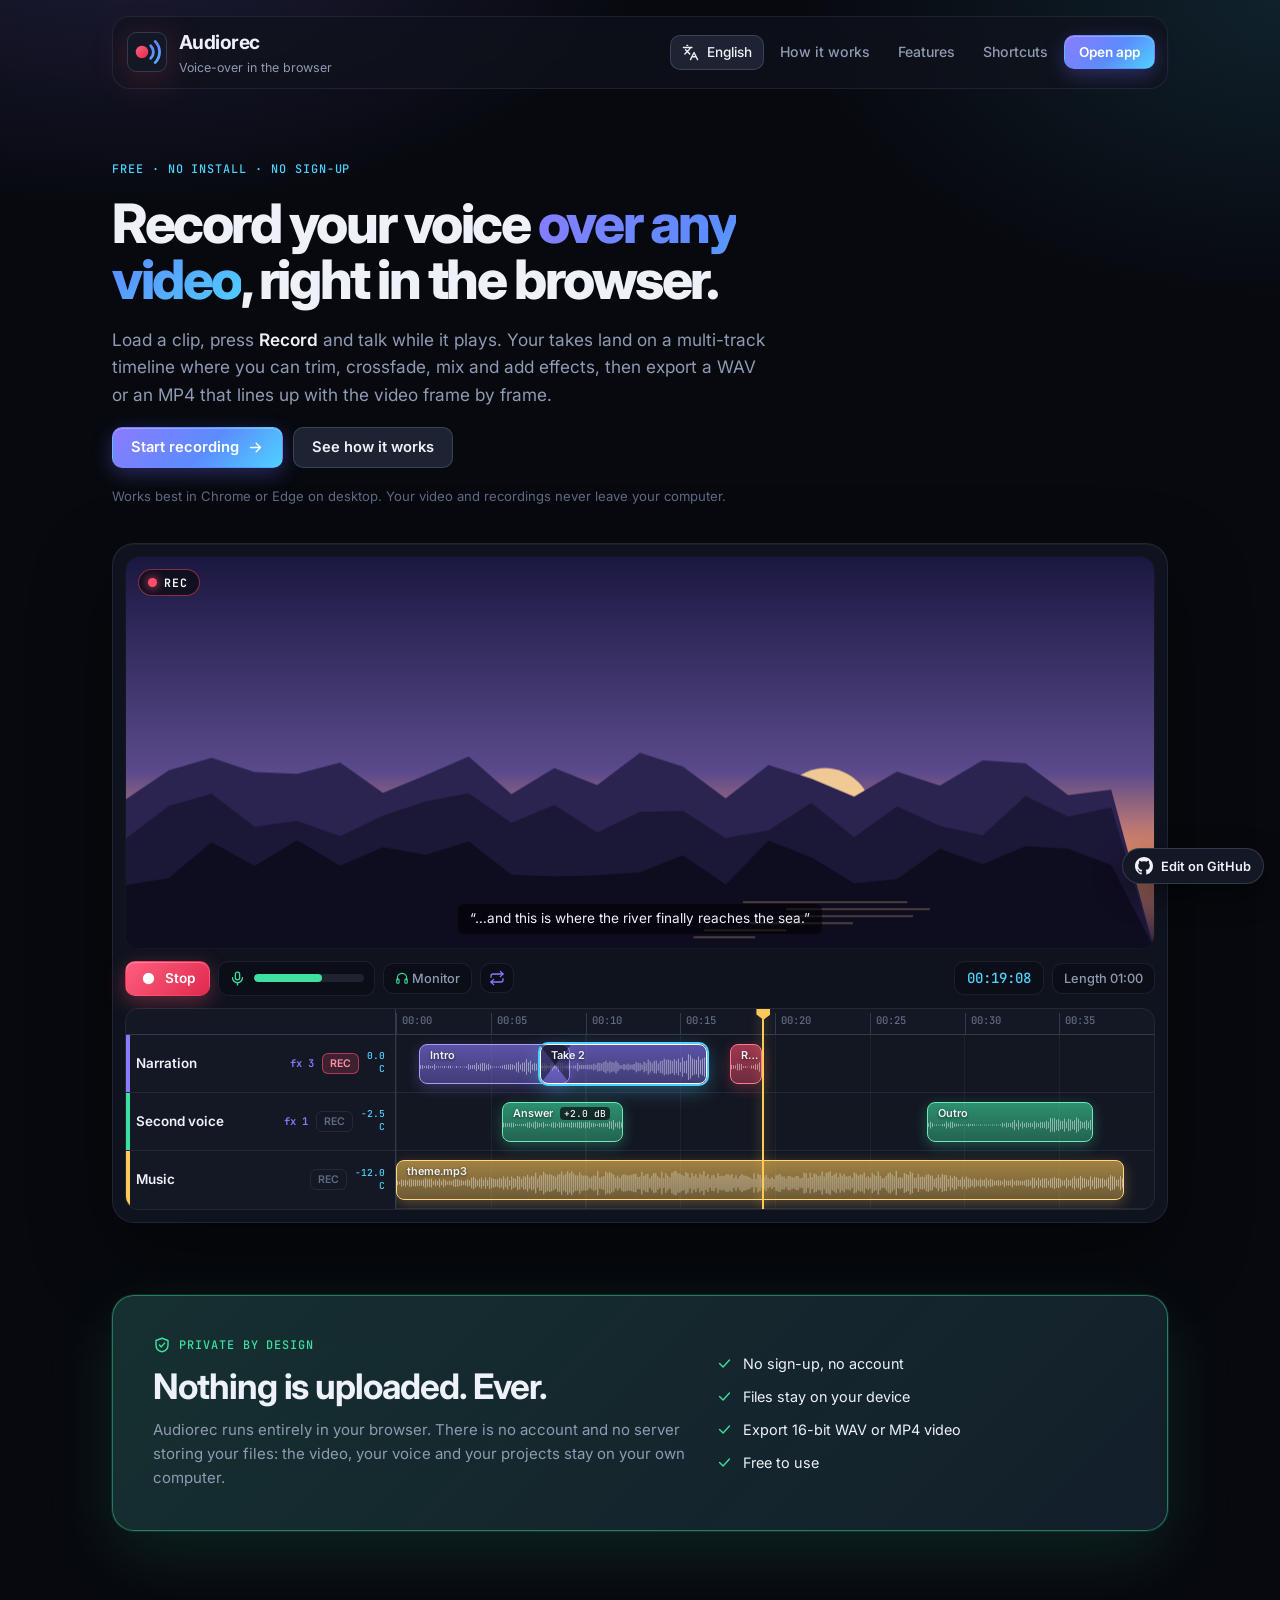
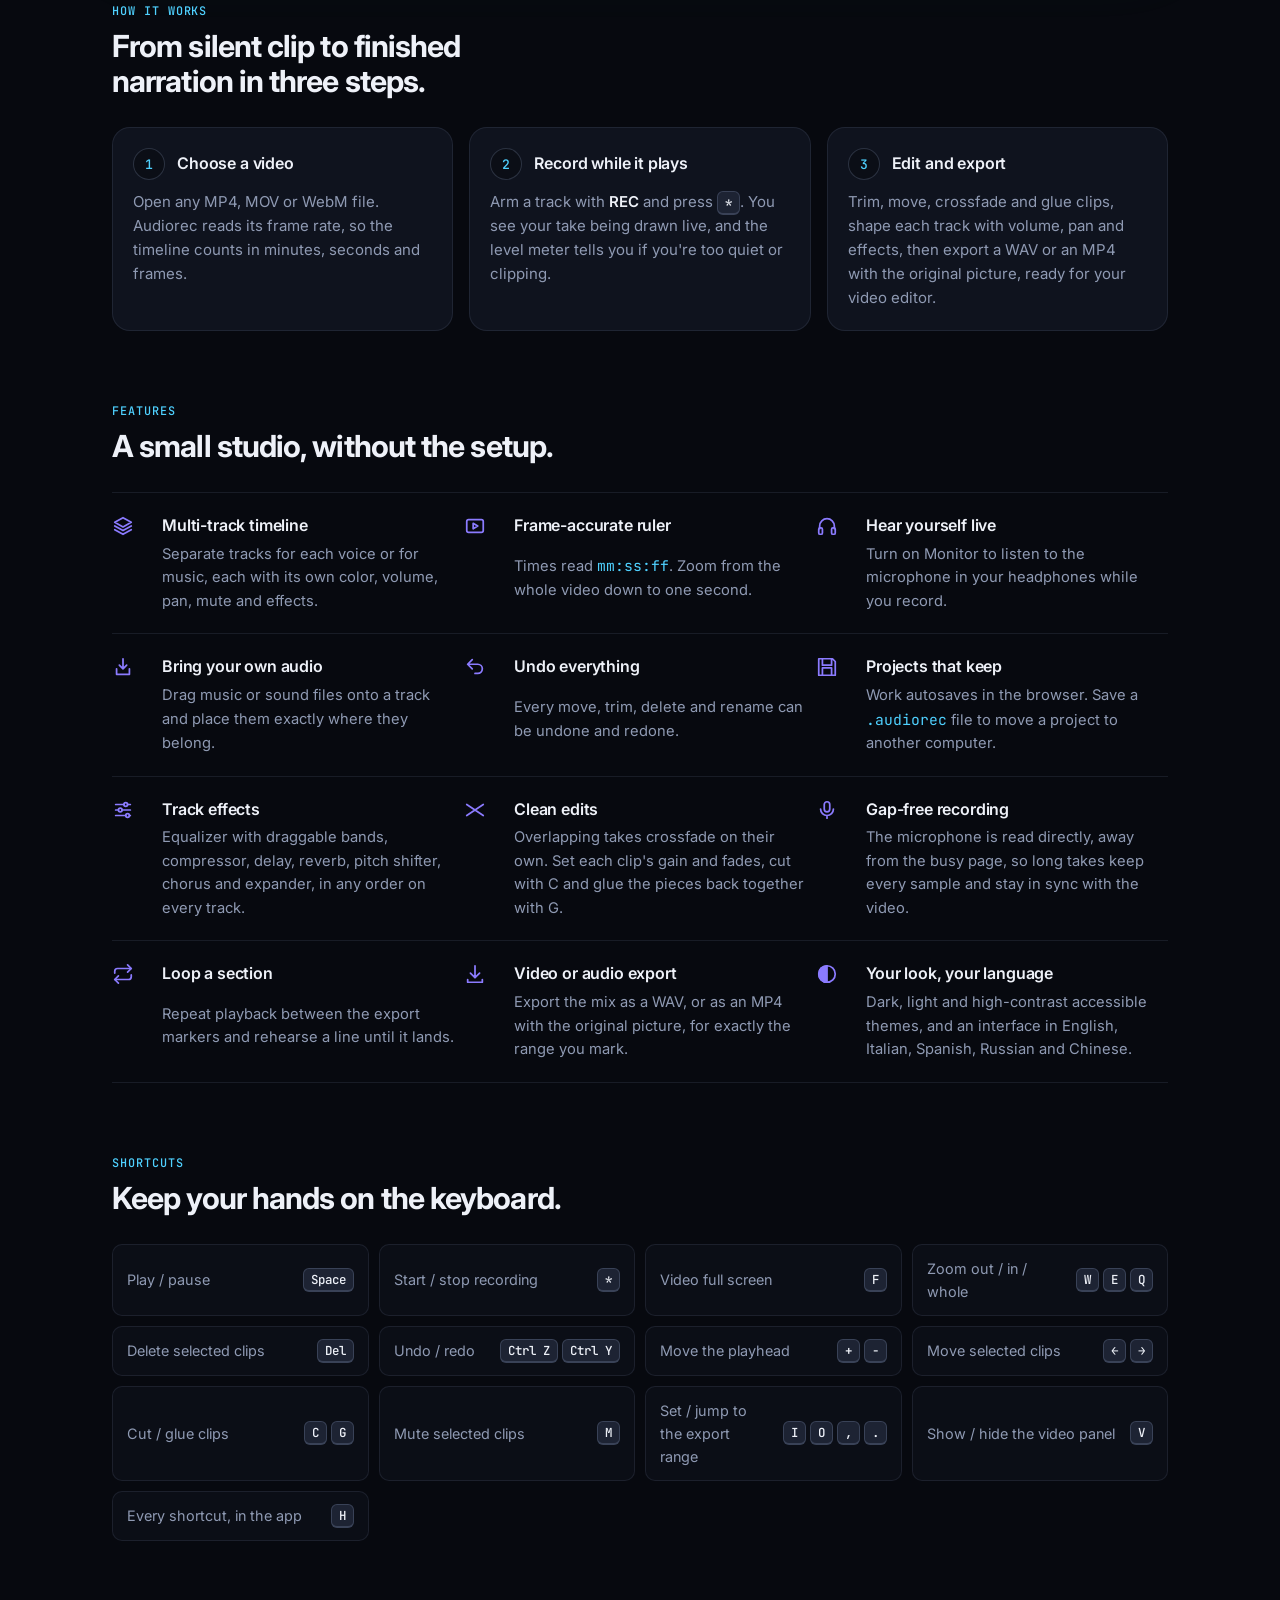
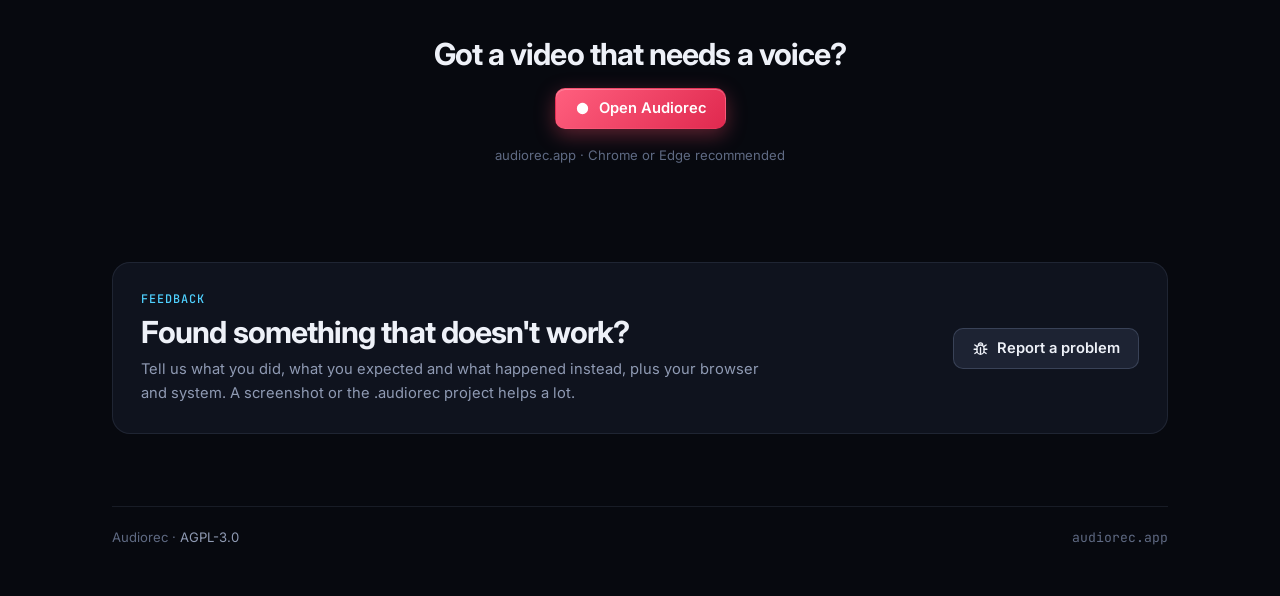
==== commit 28c8ee99: "Point homepage GitHub links to parsek-lab/audiorec" ====
--- a/index.html
+++ b/index.html
@@ -282,13 +282,13 @@
 
   <section id="report" class="report">
     <div class="report-copy"><span class="eyebrow">Feedback</span><h2>Found something that doesn't work?</h2><p>Tell us what you did, what you expected and what happened instead, plus your browser and system. A screenshot or the .audiorec project helps a lot.</p></div>
-    <a class="button" href="https://github.com/orfaust/audiorec/issues/new" target="_blank" rel="noopener"><svg class="icon"><use href="#i-bug"/></svg>Report a problem</a>
+    <a class="button" href="https://github.com/parsek-lab/audiorec/issues/new" target="_blank" rel="noopener"><svg class="icon"><use href="#i-bug"/></svg>Report a problem</a>
   </section>
 
-  <footer><div>Audiorec · <a class="footer-link" href="https://github.com/orfaust/audiorec/blob/main/LICENSE" target="_blank" rel="noopener" translate="no">AGPL-3.0</a></div><span>audiorec.app</span></footer>
+  <footer><div>Audiorec · <a class="footer-link" href="https://github.com/parsek-lab/audiorec/blob/main/LICENSE" target="_blank" rel="noopener" translate="no">AGPL-3.0</a></div><span>audiorec.app</span></footer>
 </div>
 
-<a class="github-badge" href="https://github.com/orfaust/audiorec/edit/main/index.html" target="_blank" rel="noopener"><svg class="icon"><use href="#i-github"/></svg><span>Edit on GitHub</span></a>
+<a class="github-badge" href="https://github.com/parsek-lab/audiorec/edit/main/index.html" target="_blank" rel="noopener"><svg class="icon"><use href="#i-github"/></svg><span>Edit on GitHub</span></a>
 
 <script>
 (() => {
